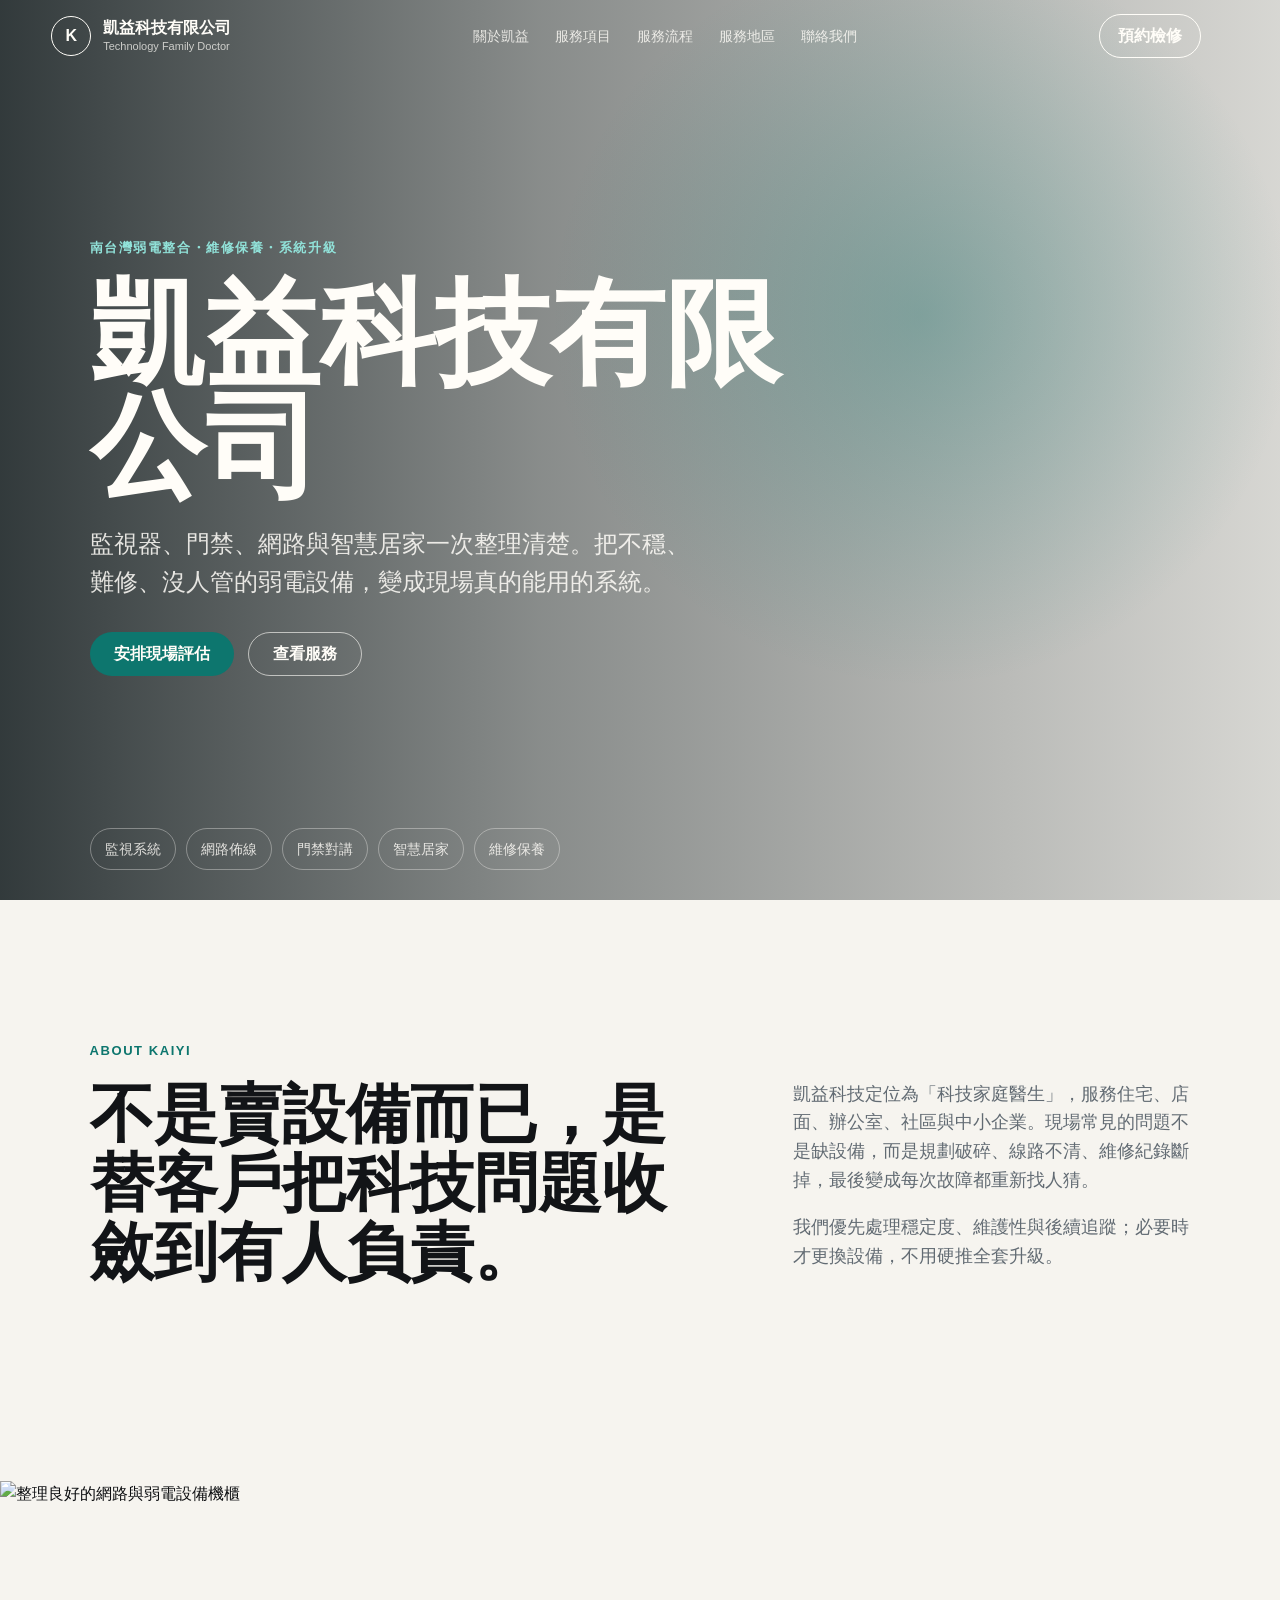
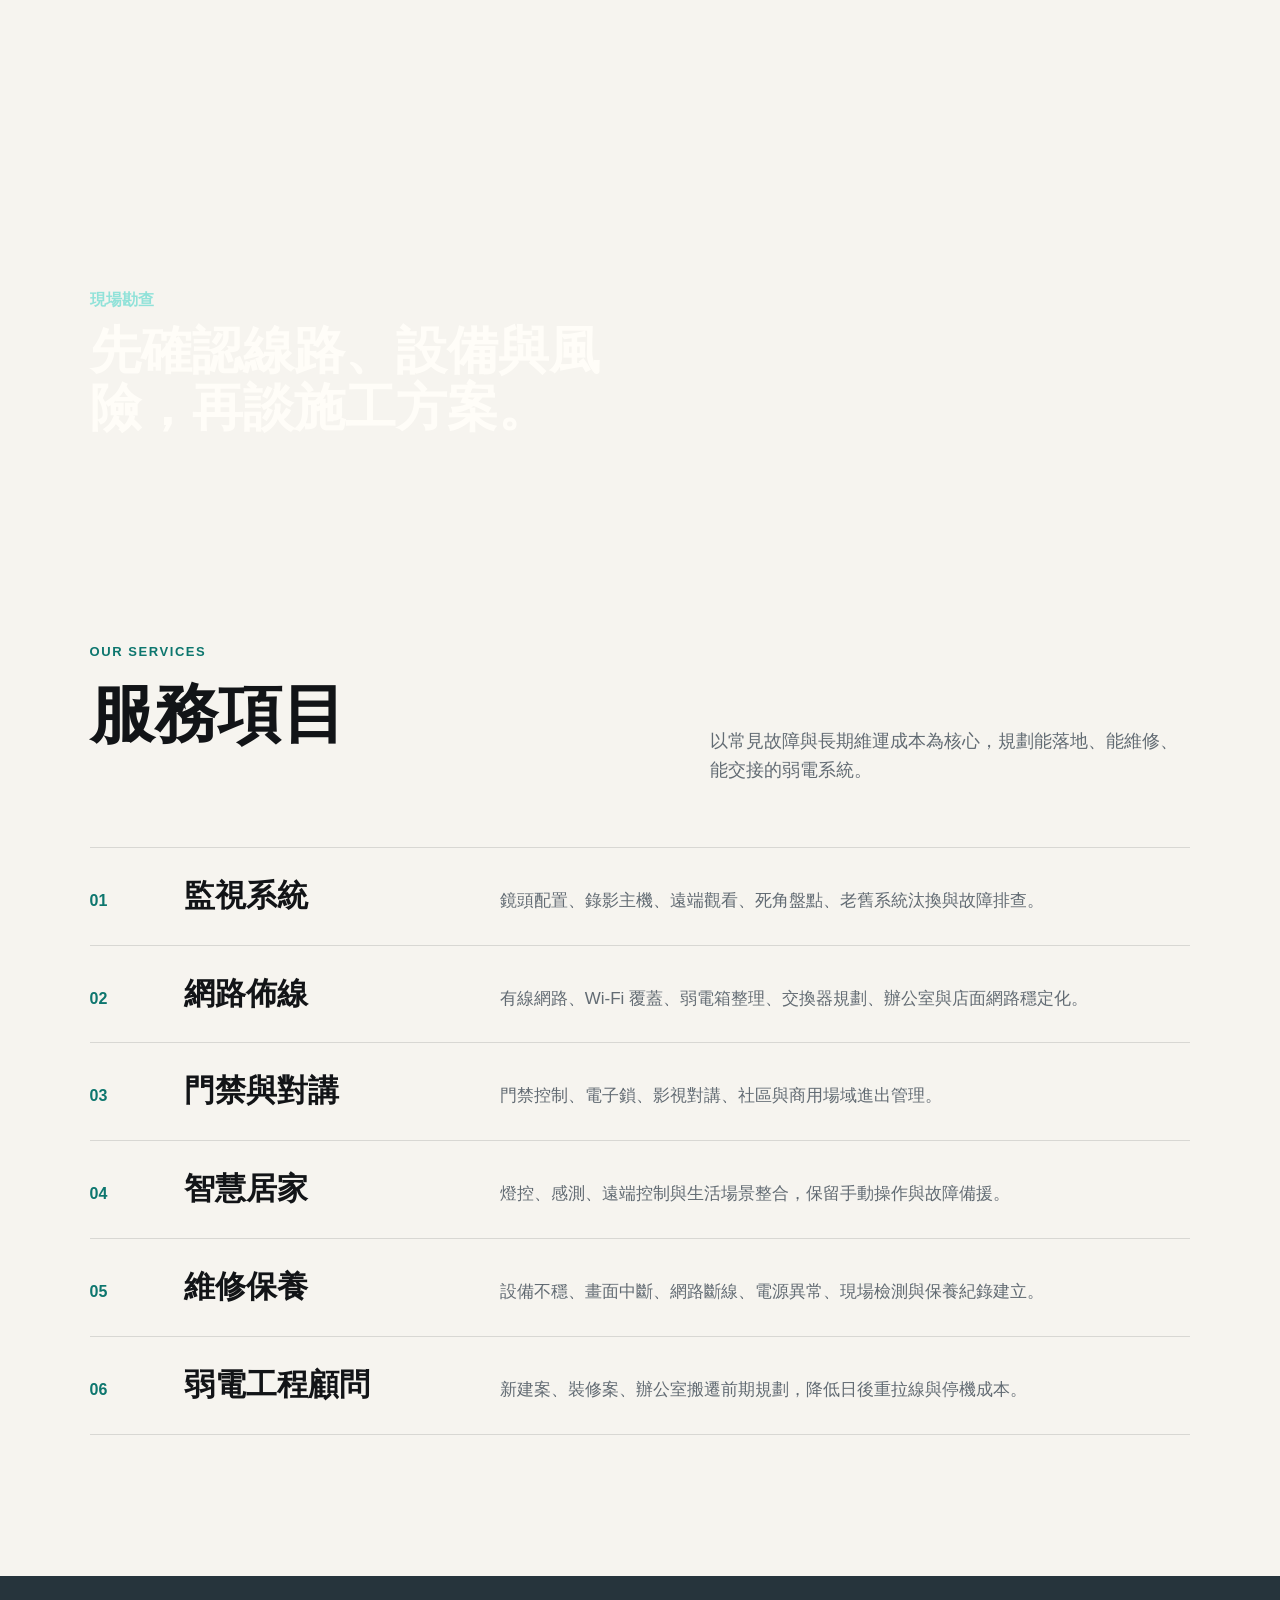
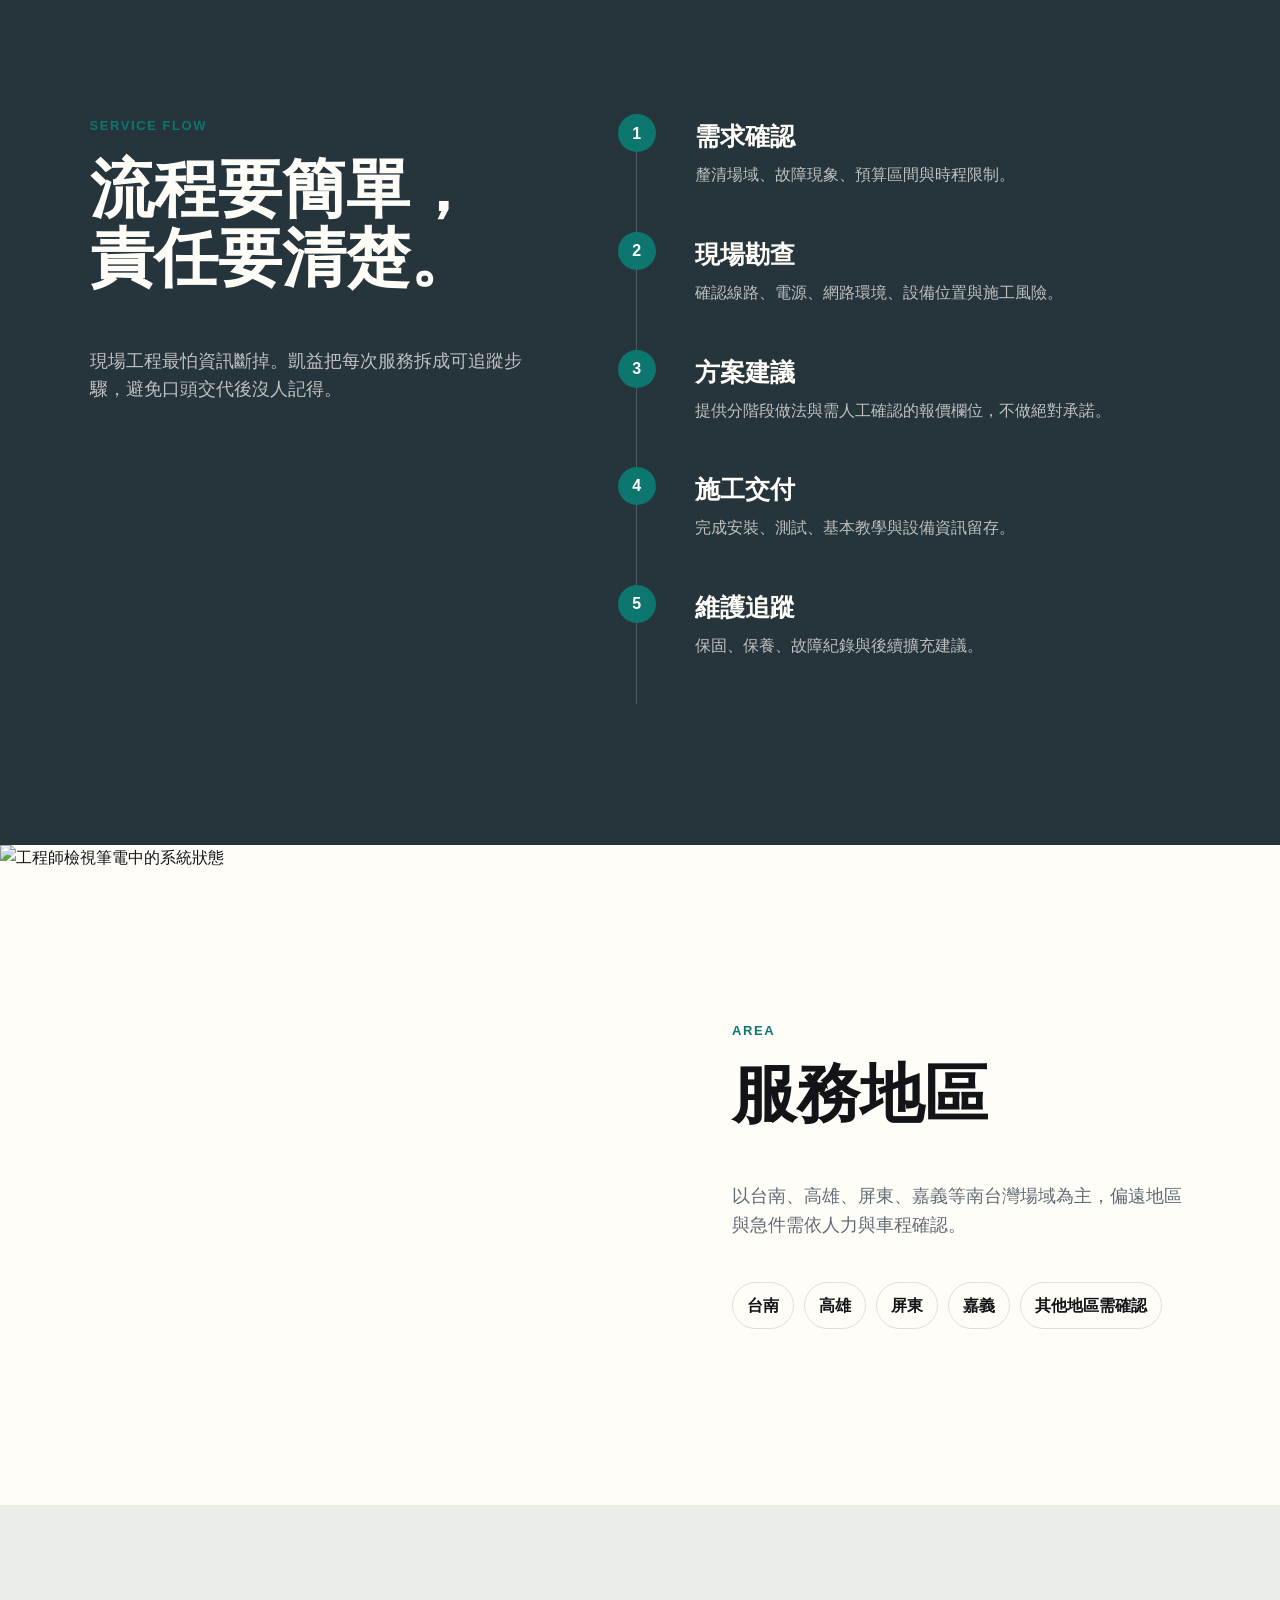
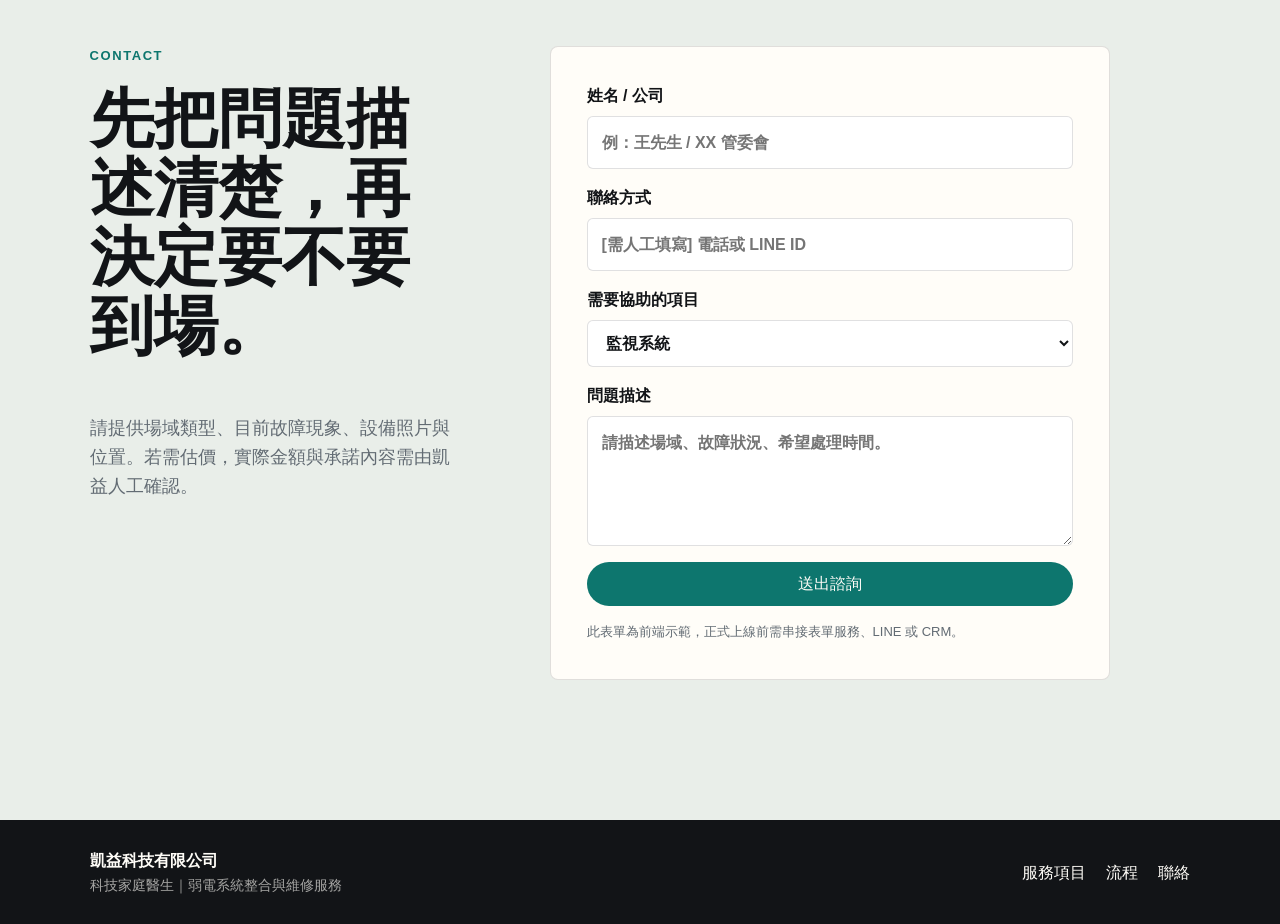
==== index.html @ 160afab8 "Create Kaiyi official website" ====
<!doctype html>
<html lang="zh-Hant">
  <head>
    <meta charset="utf-8" />
    <meta name="viewport" content="width=device-width, initial-scale=1" />
    <title>凱益科技有限公司｜南台灣科技家庭醫生</title>
    <meta
      name="description"
      content="凱益科技有限公司提供監視系統、門禁、網路佈線、智慧居家與弱電維修整合服務，服務南台灣住宅、店面、社區與中小企業。"
    />
    <meta property="og:title" content="凱益科技有限公司｜南台灣科技家庭醫生" />
    <meta
      property="og:description"
      content="監視器、門禁、網路、智慧居家與弱電維修整合，從現場勘查到後續維護，讓設備穩定可用。"
    />
    <meta property="og:type" content="website" />
    <link rel="preconnect" href="https://images.unsplash.com" />
    <link rel="stylesheet" href="./styles.css" />
  </head>
  <body>
    <header class="site-header" data-header>
      <a class="brand" href="#top" aria-label="回到首頁">
        <span class="brand-mark">K</span>
        <span>
          <strong>凱益科技有限公司</strong>
          <small>Technology Family Doctor</small>
        </span>
      </a>
      <nav class="desktop-nav" aria-label="主要導覽">
        <a href="#about">關於凱益</a>
        <a href="#services">服務項目</a>
        <a href="#process">服務流程</a>
        <a href="#coverage">服務地區</a>
        <a href="#contact">聯絡我們</a>
      </nav>
      <a class="header-cta" href="#contact">預約檢修</a>
      <button class="menu-button" type="button" aria-label="開啟選單" aria-expanded="false" data-menu-button>
        <span></span>
        <span></span>
      </button>
    </header>

    <div class="mobile-menu" data-mobile-menu>
      <a href="#about">關於凱益</a>
      <a href="#services">服務項目</a>
      <a href="#process">服務流程</a>
      <a href="#coverage">服務地區</a>
      <a href="#contact">聯絡我們</a>
    </div>

    <main id="top">
      <section class="hero" aria-labelledby="hero-title">
        <div class="hero-overlay"></div>
        <div class="hero-content reveal">
          <p class="eyebrow">南台灣弱電整合・維修保養・系統升級</p>
          <h1 id="hero-title">凱益科技有限公司</h1>
          <p class="hero-lede">
            監視器、門禁、網路與智慧居家一次整理清楚。把不穩、難修、沒人管的弱電設備，變成現場真的能用的系統。
          </p>
          <div class="hero-actions">
            <a class="primary-action" href="#contact">安排現場評估</a>
            <a class="secondary-action" href="#services">查看服務</a>
          </div>
        </div>
        <div class="hero-bottom">
          <span>監視系統</span>
          <span>網路佈線</span>
          <span>門禁對講</span>
          <span>智慧居家</span>
          <span>維修保養</span>
        </div>
      </section>

      <section id="about" class="section intro-section">
        <div class="section-kicker">ABOUT KAIYI</div>
        <div class="intro-grid">
          <h2>不是賣設備而已，是替客戶把科技問題收斂到有人負責。</h2>
          <div class="intro-copy">
            <p>
              凱益科技定位為「科技家庭醫生」，服務住宅、店面、辦公室、社區與中小企業。現場常見的問題不是缺設備，而是規劃破碎、線路不清、維修紀錄斷掉，最後變成每次故障都重新找人猜。
            </p>
            <p>
              我們優先處理穩定度、維護性與後續追蹤；必要時才更換設備，不用硬推全套升級。
            </p>
          </div>
        </div>
      </section>

      <section class="image-band" aria-label="弱電機房整理示意">
        <img
          src="https://images.unsplash.com/photo-1558494949-ef010cbdcc31?auto=format&fit=crop&w=1800&q=82"
          alt="整理良好的網路與弱電設備機櫃"
        />
        <div class="image-band-caption">
          <span>現場勘查</span>
          <strong>先確認線路、設備與風險，再談施工方案。</strong>
        </div>
      </section>

      <section id="services" class="section services-section">
        <div class="section-heading">
          <div>
            <div class="section-kicker">OUR SERVICES</div>
            <h2>服務項目</h2>
          </div>
          <p>以常見故障與長期維運成本為核心，規劃能落地、能維修、能交接的弱電系統。</p>
        </div>
        <div class="service-list">
          <article class="service-item reveal">
            <span>01</span>
            <h3>監視系統</h3>
            <p>鏡頭配置、錄影主機、遠端觀看、死角盤點、老舊系統汰換與故障排查。</p>
          </article>
          <article class="service-item reveal">
            <span>02</span>
            <h3>網路佈線</h3>
            <p>有線網路、Wi-Fi 覆蓋、弱電箱整理、交換器規劃、辦公室與店面網路穩定化。</p>
          </article>
          <article class="service-item reveal">
            <span>03</span>
            <h3>門禁與對講</h3>
            <p>門禁控制、電子鎖、影視對講、社區與商用場域進出管理。</p>
          </article>
          <article class="service-item reveal">
            <span>04</span>
            <h3>智慧居家</h3>
            <p>燈控、感測、遠端控制與生活場景整合，保留手動操作與故障備援。</p>
          </article>
          <article class="service-item reveal">
            <span>05</span>
            <h3>維修保養</h3>
            <p>設備不穩、畫面中斷、網路斷線、電源異常、現場檢測與保養紀錄建立。</p>
          </article>
          <article class="service-item reveal">
            <span>06</span>
            <h3>弱電工程顧問</h3>
            <p>新建案、裝修案、辦公室搬遷前期規劃，降低日後重拉線與停機成本。</p>
          </article>
        </div>
      </section>

      <section id="process" class="section process-section">
        <div class="process-sticky">
          <div class="section-kicker">SERVICE FLOW</div>
          <h2>流程要簡單，責任要清楚。</h2>
          <p>現場工程最怕資訊斷掉。凱益把每次服務拆成可追蹤步驟，避免口頭交代後沒人記得。</p>
        </div>
        <ol class="timeline">
          <li class="reveal">
            <strong>需求確認</strong>
            <span>釐清場域、故障現象、預算區間與時程限制。</span>
          </li>
          <li class="reveal">
            <strong>現場勘查</strong>
            <span>確認線路、電源、網路環境、設備位置與施工風險。</span>
          </li>
          <li class="reveal">
            <strong>方案建議</strong>
            <span>提供分階段做法與需人工確認的報價欄位，不做絕對承諾。</span>
          </li>
          <li class="reveal">
            <strong>施工交付</strong>
            <span>完成安裝、測試、基本教學與設備資訊留存。</span>
          </li>
          <li class="reveal">
            <strong>維護追蹤</strong>
            <span>保固、保養、故障紀錄與後續擴充建議。</span>
          </li>
        </ol>
      </section>

      <section id="coverage" class="coverage-section">
        <div class="coverage-media">
          <img
            src="https://images.unsplash.com/photo-1516321318423-f06f85e504b3?auto=format&fit=crop&w=1600&q=82"
            alt="工程師檢視筆電中的系統狀態"
          />
        </div>
        <div class="coverage-copy">
          <div class="section-kicker">AREA</div>
          <h2>服務地區</h2>
          <p>以台南、高雄、屏東、嘉義等南台灣場域為主，偏遠地區與急件需依人力與車程確認。</p>
          <div class="area-tags" aria-label="服務地區列表">
            <span>台南</span>
            <span>高雄</span>
            <span>屏東</span>
            <span>嘉義</span>
            <span>其他地區需確認</span>
          </div>
        </div>
      </section>

      <section id="contact" class="contact-section">
        <div>
          <div class="section-kicker">CONTACT</div>
          <h2>先把問題描述清楚，再決定要不要到場。</h2>
          <p>
            請提供場域類型、目前故障現象、設備照片與位置。若需估價，實際金額與承諾內容需由凱益人工確認。
          </p>
        </div>
        <form class="contact-form" aria-label="聯絡表單">
          <label>
            姓名 / 公司
            <input type="text" name="name" autocomplete="name" placeholder="例：王先生 / XX 管委會" />
          </label>
          <label>
            聯絡方式
            <input type="text" name="contact" autocomplete="tel" placeholder="[需人工填寫] 電話或 LINE ID" />
          </label>
          <label>
            需要協助的項目
            <select name="service">
              <option>監視系統</option>
              <option>網路佈線 / Wi-Fi</option>
              <option>門禁 / 對講 / 電子鎖</option>
              <option>智慧居家</option>
              <option>維修保養</option>
              <option>其他弱電問題</option>
            </select>
          </label>
          <label>
            問題描述
            <textarea name="message" rows="4" placeholder="請描述場域、故障狀況、希望處理時間。"></textarea>
          </label>
          <button type="submit">送出諮詢</button>
          <p class="form-note">此表單為前端示範，正式上線前需串接表單服務、LINE 或 CRM。</p>
        </form>
      </section>
    </main>

    <footer class="site-footer">
      <div>
        <strong>凱益科技有限公司</strong>
        <span>科技家庭醫生｜弱電系統整合與維修服務</span>
      </div>
      <div class="footer-links">
        <a href="#services">服務項目</a>
        <a href="#process">流程</a>
        <a href="#contact">聯絡</a>
      </div>
    </footer>

    <script src="./app.js"></script>
  </body>
</html>
---- styles.css ----
:root {
  --ink: #121417;
  --muted: #626b73;
  --line: rgba(18, 20, 23, 0.13);
  --paper: #f6f4ef;
  --white: #fffdf8;
  --accent: #0d766e;
  --accent-dark: #07534e;
  --steel: #26343c;
  --header-height: 72px;
}

* {
  box-sizing: border-box;
}

html {
  scroll-behavior: smooth;
}

body {
  margin: 0;
  color: var(--ink);
  background: var(--paper);
  font-family: "Noto Sans TC", "Microsoft JhengHei", "PingFang TC", Arial, sans-serif;
  line-height: 1.6;
}

img {
  display: block;
  max-width: 100%;
}

a {
  color: inherit;
  text-decoration: none;
}

.site-header {
  position: fixed;
  inset: 0 0 auto 0;
  z-index: 20;
  height: var(--header-height);
  display: grid;
  grid-template-columns: auto 1fr auto auto;
  align-items: center;
  gap: 28px;
  padding: 0 clamp(18px, 4vw, 56px);
  color: var(--white);
  transition: background 220ms ease, color 220ms ease, border-color 220ms ease;
}

.site-header.is-scrolled,
.site-header.is-open {
  color: var(--ink);
  background: rgba(255, 253, 248, 0.93);
  border-bottom: 1px solid var(--line);
  backdrop-filter: blur(16px);
}

.brand {
  display: inline-flex;
  align-items: center;
  gap: 12px;
  min-width: max-content;
}

.brand-mark {
  width: 40px;
  height: 40px;
  display: grid;
  place-items: center;
  border: 1px solid currentColor;
  border-radius: 50%;
  font-weight: 800;
  letter-spacing: 0;
}

.brand strong,
.brand small {
  display: block;
  line-height: 1.25;
}

.brand small {
  margin-top: 2px;
  font-size: 11px;
  opacity: 0.72;
}

.desktop-nav {
  justify-self: center;
  display: flex;
  align-items: center;
  gap: 26px;
  font-size: 14px;
}

.desktop-nav a {
  opacity: 0.82;
  transition: opacity 180ms ease;
}

.desktop-nav a:hover {
  opacity: 1;
}

.header-cta,
.primary-action,
.secondary-action,
.contact-form button {
  min-height: 44px;
  display: inline-flex;
  align-items: center;
  justify-content: center;
  border-radius: 999px;
  font-weight: 700;
  transition: transform 180ms ease, background 180ms ease, border-color 180ms ease;
}

.header-cta {
  padding: 0 18px;
  border: 1px solid currentColor;
}

.header-cta:hover,
.primary-action:hover,
.secondary-action:hover,
.contact-form button:hover {
  transform: translateY(-2px);
}

.menu-button {
  display: none;
  width: 44px;
  height: 44px;
  border: 1px solid currentColor;
  border-radius: 50%;
  color: inherit;
  background: transparent;
}

.menu-button span {
  display: block;
  width: 18px;
  height: 2px;
  margin: 5px auto;
  background: currentColor;
}

.mobile-menu {
  position: fixed;
  inset: var(--header-height) 0 auto 0;
  z-index: 19;
  display: none;
  padding: 18px 22px 24px;
  background: rgba(255, 253, 248, 0.98);
  border-bottom: 1px solid var(--line);
}

.mobile-menu a {
  display: block;
  padding: 13px 0;
  font-weight: 700;
}

.hero {
  position: relative;
  min-height: 100svh;
  display: grid;
  align-items: center;
  padding: calc(var(--header-height) + 34px) clamp(20px, 7vw, 96px) 92px;
  color: var(--white);
  overflow: hidden;
  background:
    linear-gradient(90deg, rgba(7, 17, 20, 0.82), rgba(7, 17, 20, 0.46) 42%, rgba(7, 17, 20, 0.13)),
    url("https://images.unsplash.com/photo-1581092160562-40aa08e78837?auto=format&fit=crop&w=2200&q=82") center / cover;
}

.hero-overlay {
  position: absolute;
  inset: 0;
  background: radial-gradient(circle at 72% 35%, rgba(13, 118, 110, 0.3), transparent 34%);
  pointer-events: none;
}

.hero-content {
  position: relative;
  z-index: 1;
  max-width: 760px;
}

.eyebrow,
.section-kicker {
  margin: 0 0 18px;
  color: var(--accent);
  font-size: 13px;
  font-weight: 800;
  letter-spacing: 0.12em;
  text-transform: uppercase;
}

.hero .eyebrow {
  color: #91e2d9;
}

h1,
h2,
h3,
p {
  margin-top: 0;
}

h1 {
  margin-bottom: 22px;
  font-size: clamp(54px, 9vw, 120px);
  line-height: 0.98;
  letter-spacing: 0;
}

h2 {
  font-size: clamp(34px, 5vw, 72px);
  line-height: 1.08;
  letter-spacing: 0;
}

h3 {
  font-size: clamp(23px, 2.4vw, 34px);
  line-height: 1.2;
  letter-spacing: 0;
}

.hero-lede {
  max-width: 620px;
  margin-bottom: 30px;
  color: rgba(255, 253, 248, 0.86);
  font-size: clamp(18px, 2vw, 24px);
}

.hero-actions {
  display: flex;
  flex-wrap: wrap;
  gap: 14px;
}

.primary-action,
.secondary-action {
  padding: 0 24px;
}

.primary-action {
  background: var(--accent);
  color: var(--white);
}

.secondary-action {
  border: 1px solid rgba(255, 253, 248, 0.62);
}

.hero-bottom {
  position: absolute;
  left: clamp(20px, 7vw, 96px);
  right: clamp(20px, 7vw, 96px);
  bottom: 26px;
  z-index: 1;
  display: flex;
  gap: 10px;
  overflow-x: auto;
  padding-bottom: 4px;
}

.hero-bottom span {
  flex: 0 0 auto;
  padding: 9px 14px;
  border: 1px solid rgba(255, 253, 248, 0.35);
  border-radius: 999px;
  color: rgba(255, 253, 248, 0.83);
  font-size: 14px;
}

.section {
  padding: clamp(76px, 11vw, 148px) clamp(20px, 7vw, 96px);
}

.intro-grid {
  display: grid;
  grid-template-columns: minmax(0, 1.1fr) minmax(280px, 0.72fr);
  gap: clamp(34px, 8vw, 96px);
  align-items: start;
}

.intro-copy {
  color: var(--muted);
  font-size: 18px;
}

.image-band {
  position: relative;
  min-height: 440px;
  overflow: hidden;
}

.image-band img {
  width: 100%;
  height: min(66vw, 620px);
  min-height: 440px;
  object-fit: cover;
  filter: saturate(0.82) contrast(1.05);
}

.image-band-caption {
  position: absolute;
  left: clamp(20px, 7vw, 96px);
  bottom: clamp(24px, 5vw, 64px);
  max-width: 560px;
  color: var(--white);
}

.image-band-caption span {
  display: block;
  margin-bottom: 10px;
  color: #91e2d9;
  font-weight: 800;
}

.image-band-caption strong {
  display: block;
  font-size: clamp(28px, 4vw, 54px);
  line-height: 1.12;
}

.section-heading {
  display: grid;
  grid-template-columns: 1fr minmax(260px, 480px);
  gap: 28px;
  align-items: end;
  margin-bottom: 44px;
}

.section-heading p {
  color: var(--muted);
  font-size: 18px;
}

.service-list {
  border-top: 1px solid var(--line);
}

.service-item {
  display: grid;
  grid-template-columns: 68px minmax(180px, 0.42fr) minmax(260px, 1fr);
  gap: 26px;
  align-items: baseline;
  padding: 30px 0;
  border-bottom: 1px solid var(--line);
}

.service-item span {
  color: var(--accent);
  font-weight: 800;
}

.service-item h3 {
  margin-bottom: 0;
}

.service-item p {
  margin-bottom: 0;
  color: var(--muted);
  font-size: 17px;
}

.process-section {
  display: grid;
  grid-template-columns: minmax(280px, 0.8fr) minmax(320px, 1fr);
  gap: clamp(38px, 8vw, 110px);
  background: var(--steel);
  color: var(--white);
}

.process-sticky {
  position: sticky;
  top: 112px;
  align-self: start;
}

.process-sticky p {
  color: rgba(255, 253, 248, 0.7);
  font-size: 18px;
}

.timeline {
  margin: 0;
  padding: 0;
  list-style: none;
  counter-reset: step;
}

.timeline li {
  position: relative;
  padding: 0 0 46px 58px;
  border-left: 1px solid rgba(255, 253, 248, 0.2);
}

.timeline li::before {
  counter-increment: step;
  content: counter(step);
  position: absolute;
  left: -19px;
  top: -2px;
  width: 38px;
  height: 38px;
  display: grid;
  place-items: center;
  border-radius: 50%;
  background: var(--accent);
  color: var(--white);
  font-weight: 800;
}

.timeline strong {
  display: block;
  margin-bottom: 6px;
  font-size: 25px;
}

.timeline span {
  color: rgba(255, 253, 248, 0.7);
}

.coverage-section {
  display: grid;
  grid-template-columns: 1fr 1fr;
  min-height: 660px;
  background: var(--white);
}

.coverage-media img {
  width: 100%;
  height: 100%;
  object-fit: cover;
}

.coverage-copy {
  display: flex;
  flex-direction: column;
  justify-content: center;
  padding: clamp(48px, 8vw, 92px);
}

.coverage-copy p {
  max-width: 560px;
  color: var(--muted);
  font-size: 18px;
}

.area-tags {
  display: flex;
  flex-wrap: wrap;
  gap: 10px;
  margin-top: 24px;
}

.area-tags span {
  padding: 10px 14px;
  border: 1px solid var(--line);
  border-radius: 999px;
  font-weight: 700;
}

.contact-section {
  display: grid;
  grid-template-columns: minmax(280px, 0.82fr) minmax(320px, 560px);
  gap: clamp(36px, 8vw, 92px);
  padding: clamp(76px, 11vw, 148px) clamp(20px, 7vw, 96px);
  background: #e9eee9;
}

.contact-section > div p {
  max-width: 640px;
  color: var(--muted);
  font-size: 18px;
}

.contact-form {
  display: grid;
  gap: 16px;
  padding: clamp(22px, 4vw, 36px);
  background: var(--white);
  border: 1px solid var(--line);
  border-radius: 8px;
}

.contact-form label {
  display: grid;
  gap: 7px;
  font-weight: 700;
}

.contact-form input,
.contact-form select,
.contact-form textarea {
  width: 100%;
  border: 1px solid var(--line);
  border-radius: 6px;
  padding: 13px 14px;
  color: var(--ink);
  background: #fff;
  font: inherit;
}

.contact-form input:focus,
.contact-form select:focus,
.contact-form textarea:focus {
  outline: 3px solid rgba(13, 118, 110, 0.16);
  border-color: var(--accent);
}

.contact-form button {
  width: 100%;
  border: 0;
  background: var(--accent);
  color: var(--white);
  font: inherit;
  cursor: pointer;
}

.form-note {
  margin: 0;
  color: var(--muted);
  font-size: 13px;
}

.site-footer {
  display: flex;
  justify-content: space-between;
  gap: 24px;
  padding: 28px clamp(20px, 7vw, 96px);
  color: var(--white);
  background: var(--ink);
}

.site-footer strong,
.site-footer span {
  display: block;
}

.site-footer span {
  color: rgba(255, 253, 248, 0.62);
  font-size: 14px;
}

.footer-links {
  display: flex;
  gap: 20px;
  align-items: center;
}

.reveal {
  opacity: 0;
  transform: translateY(22px);
  transition: opacity 620ms ease, transform 620ms ease;
}

.reveal.is-visible {
  opacity: 1;
  transform: translateY(0);
}

@media (max-width: 980px) {
  .site-header {
    grid-template-columns: auto 1fr auto;
  }

  .desktop-nav,
  .header-cta {
    display: none;
  }

  .menu-button {
    display: block;
    justify-self: end;
  }

  .mobile-menu.is-open {
    display: block;
  }

  .intro-grid,
  .section-heading,
  .process-section,
  .coverage-section,
  .contact-section {
    grid-template-columns: 1fr;
  }

  .process-sticky {
    position: static;
  }

  .coverage-section {
    min-height: 0;
  }

  .coverage-media img {
    height: 360px;
  }
}

@media (max-width: 720px) {
  :root {
    --header-height: 66px;
  }

  .site-header {
    padding-inline: 16px;
  }

  .brand strong {
    font-size: 15px;
  }

  .brand small {
    display: none;
  }

  .brand-mark {
    width: 36px;
    height: 36px;
  }

  .hero {
    min-height: 92svh;
    padding-inline: 18px;
    background-position: 58% center;
  }

  h1 {
    font-size: clamp(46px, 17vw, 68px);
  }

  .hero-lede,
  .intro-copy,
  .section-heading p,
  .coverage-copy p,
  .contact-section > div p {
    font-size: 16px;
  }

  .service-item {
    grid-template-columns: 1fr;
    gap: 8px;
    padding: 26px 0;
  }

  .service-item h3 {
    font-size: 28px;
  }

  .timeline li {
    padding-left: 44px;
  }

  .contact-form {
    padding: 18px;
  }

  .site-footer {
    display: grid;
  }

  .footer-links {
    flex-wrap: wrap;
  }
}

@media (prefers-reduced-motion: reduce) {
  *,
  *::before,
  *::after {
    scroll-behavior: auto !important;
    transition-duration: 0.01ms !important;
    animation-duration: 0.01ms !important;
    animation-iteration-count: 1 !important;
  }

  .reveal {
    opacity: 1;
    transform: none;
  }
}
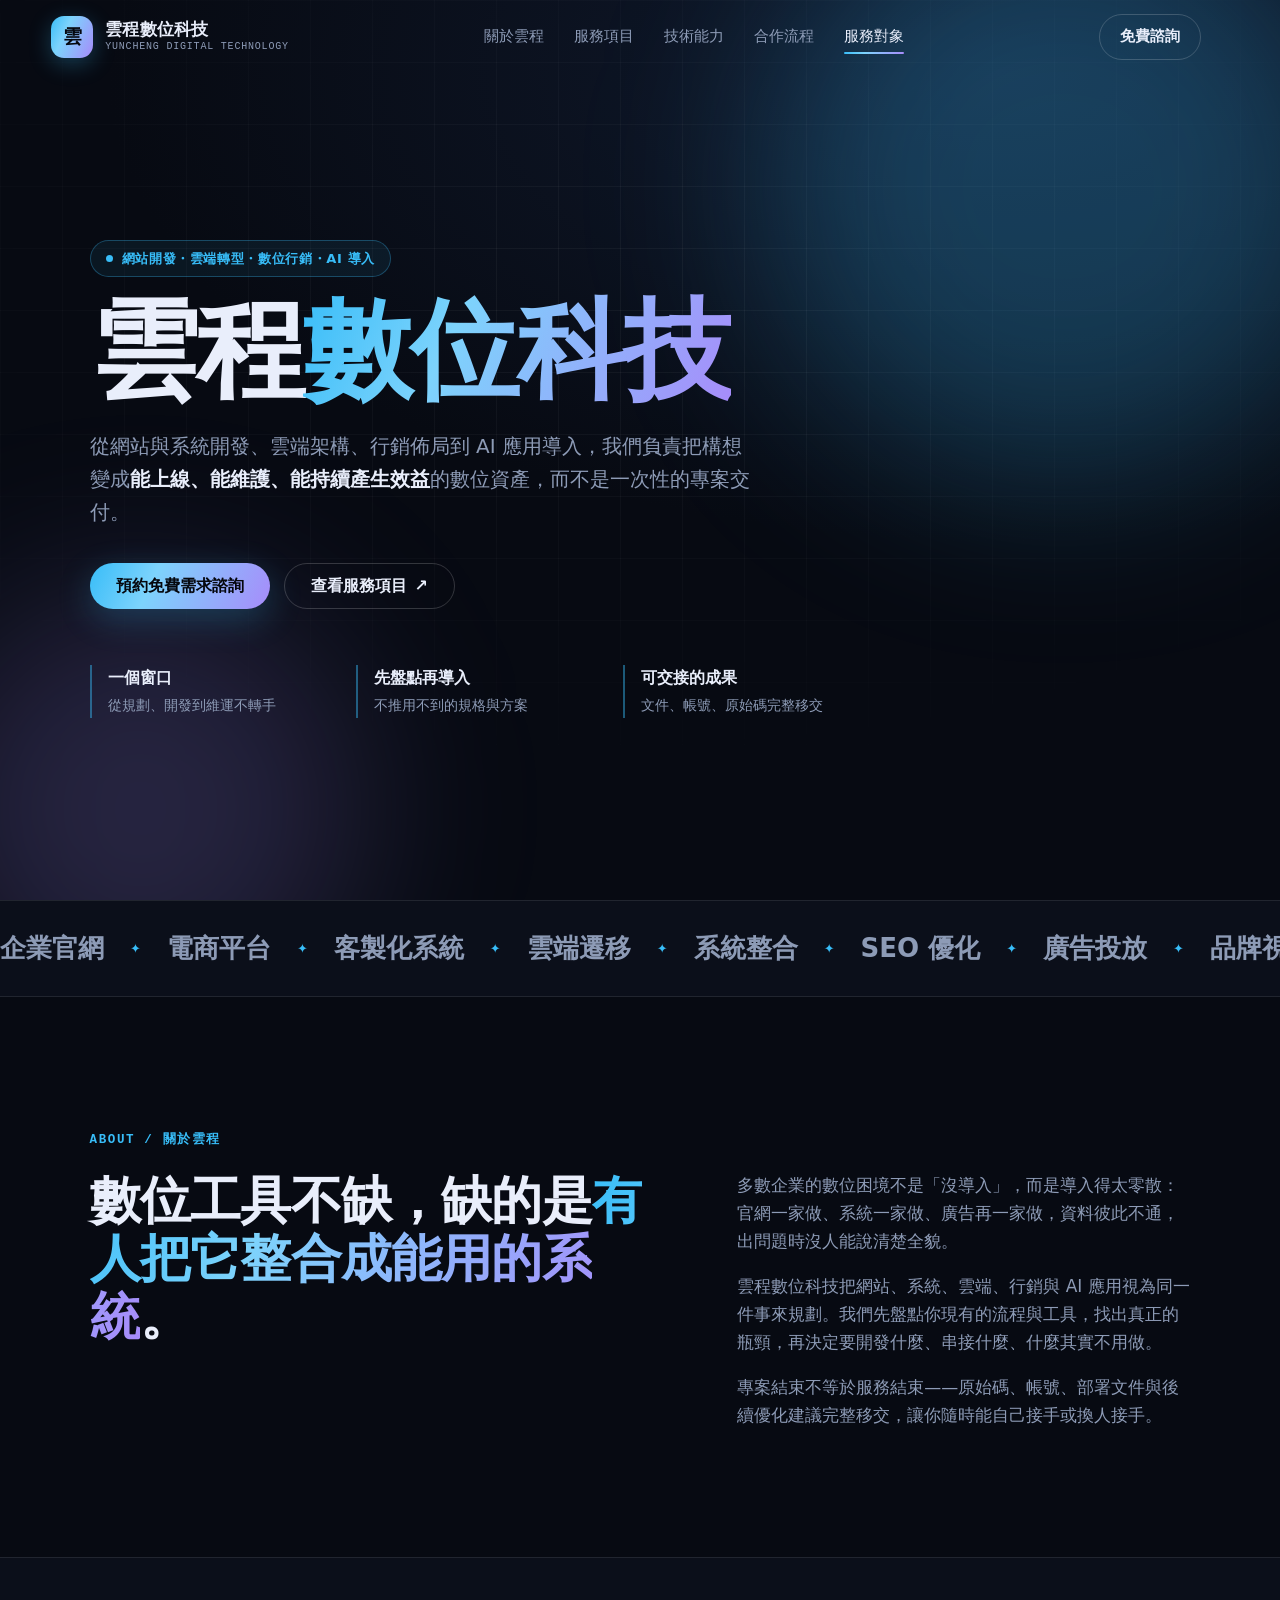
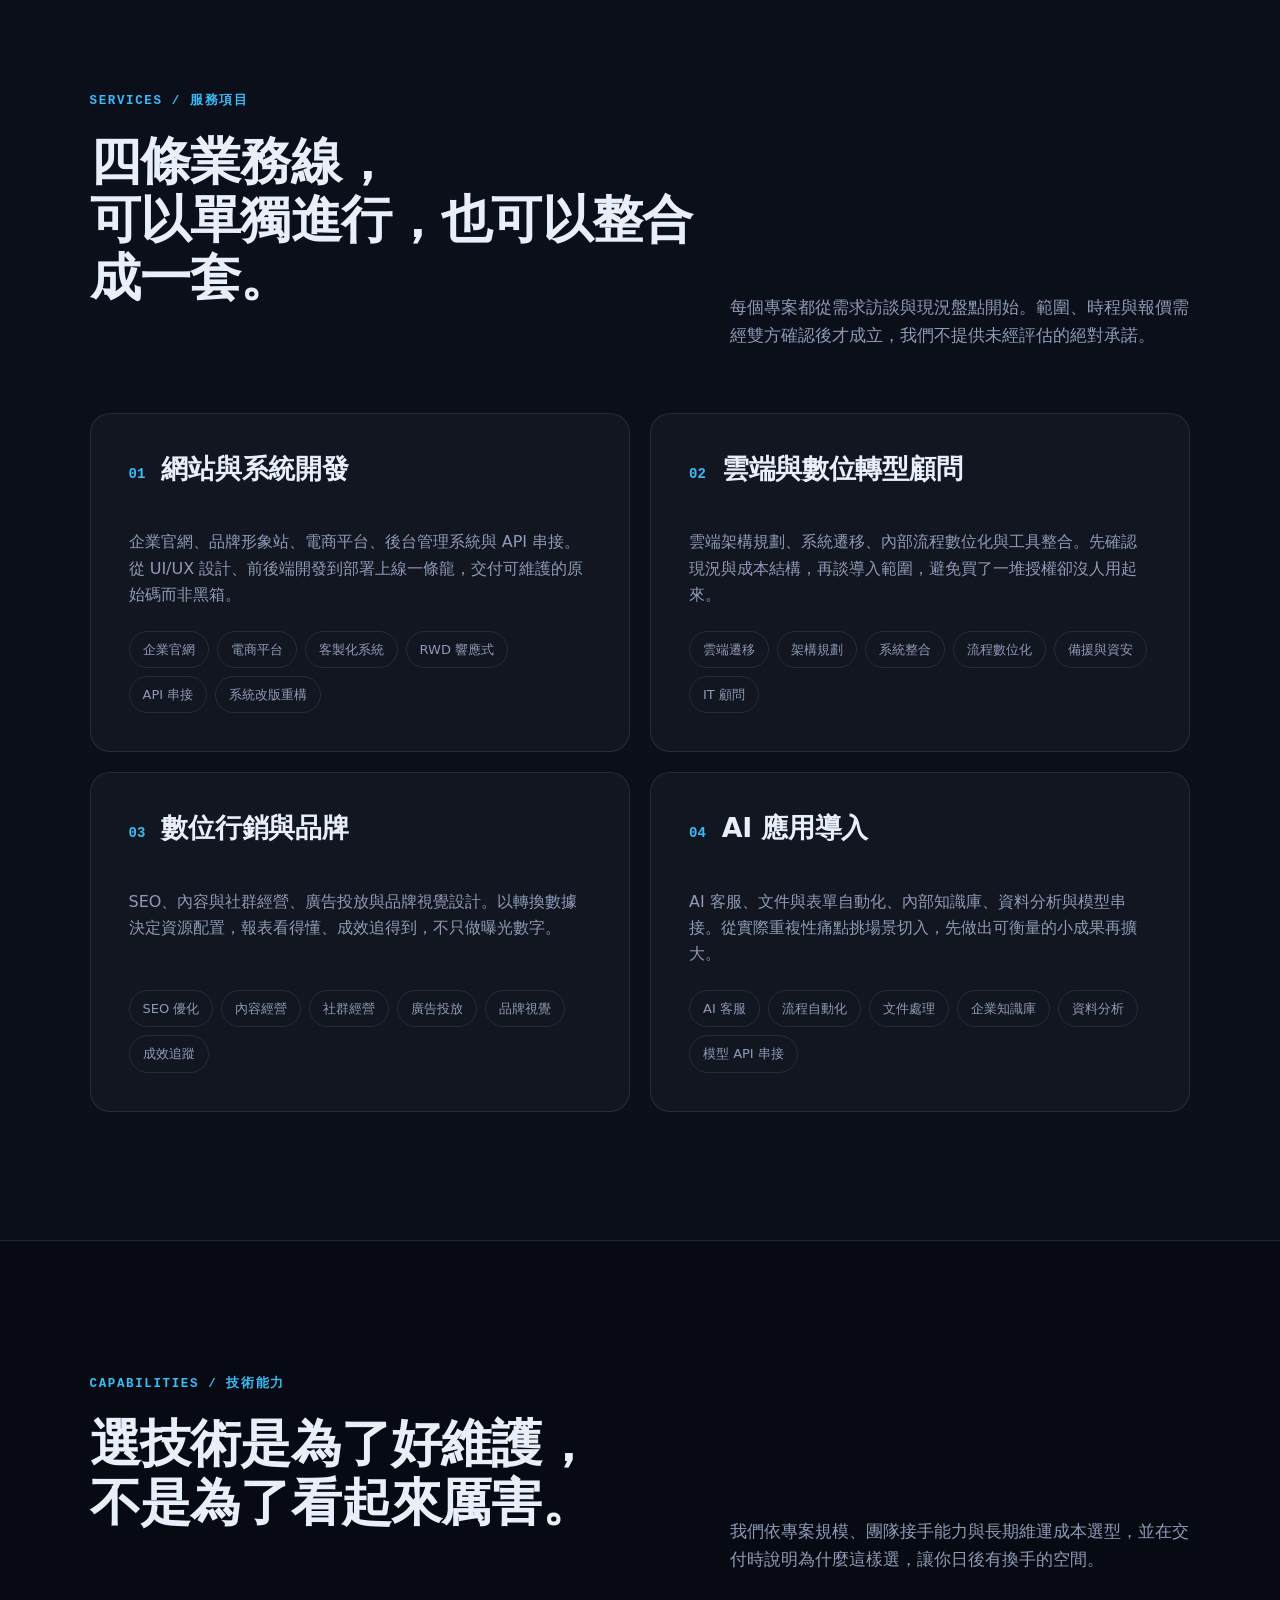
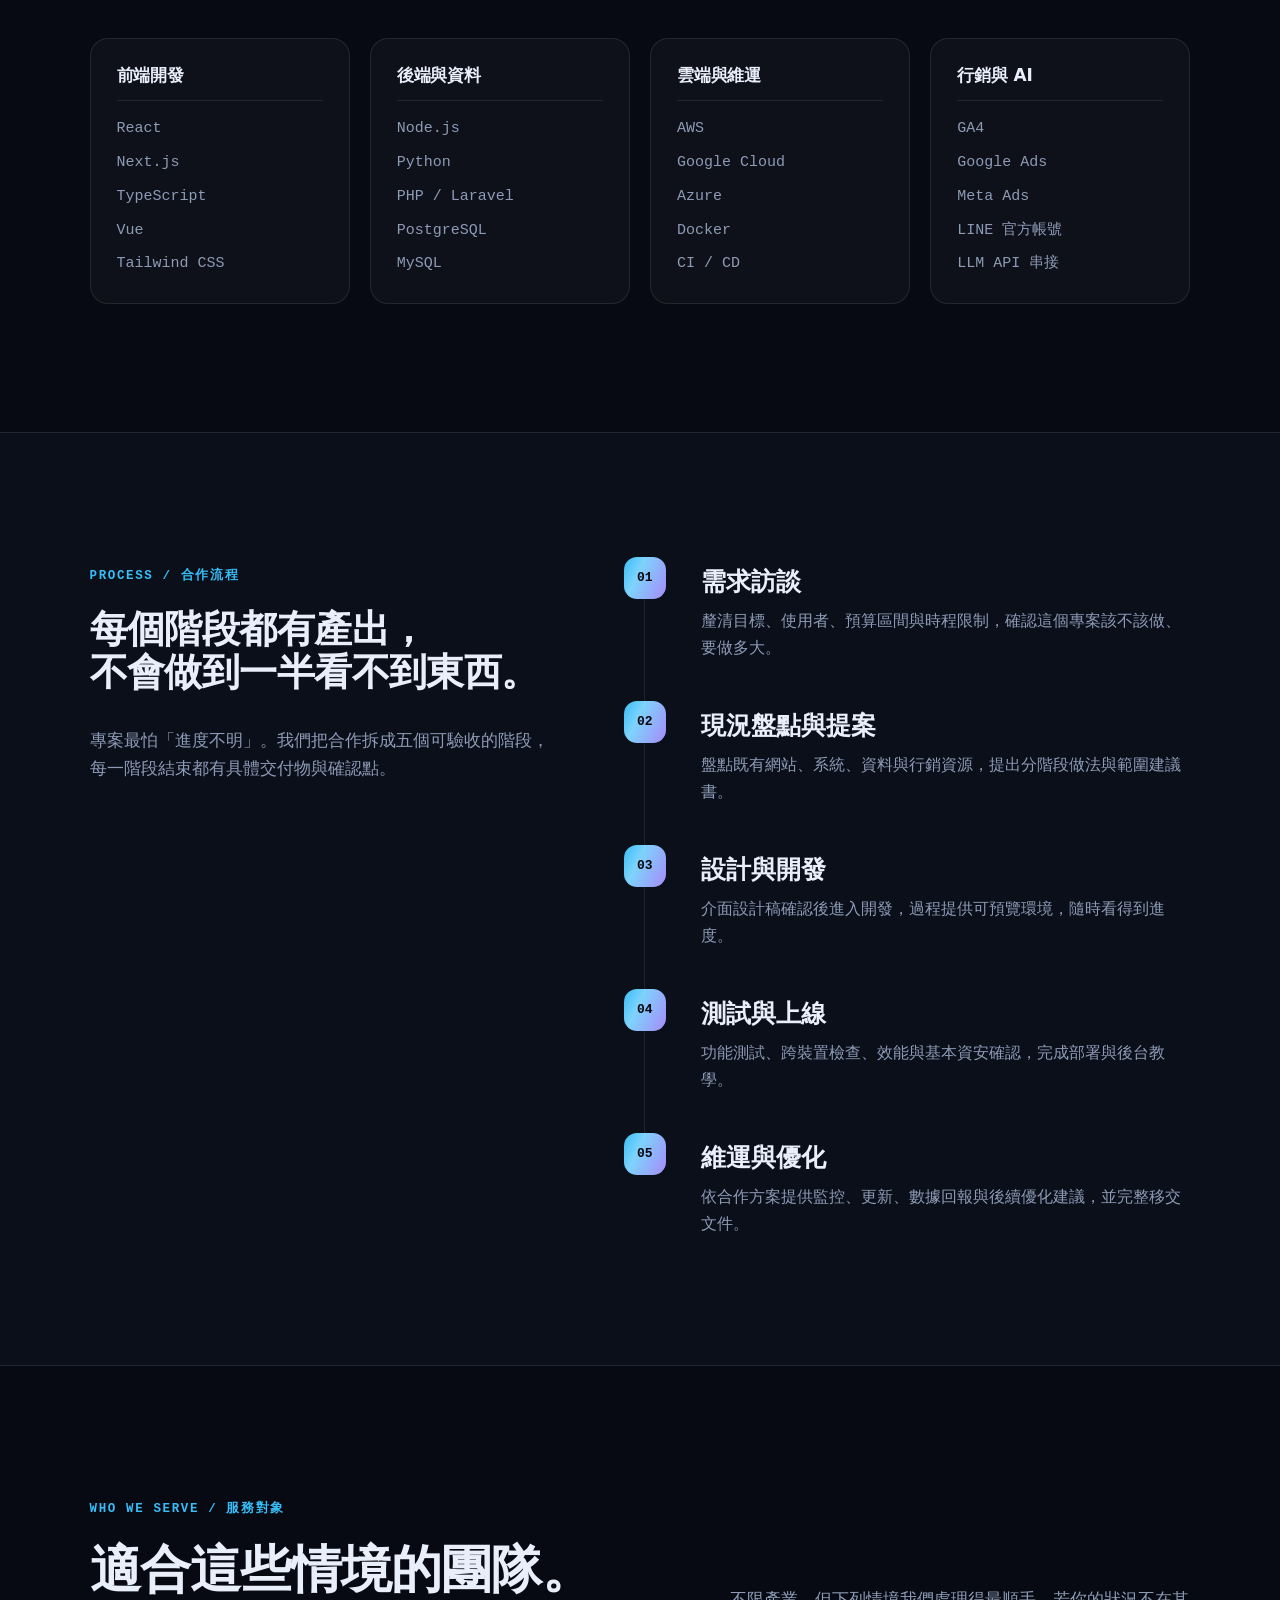
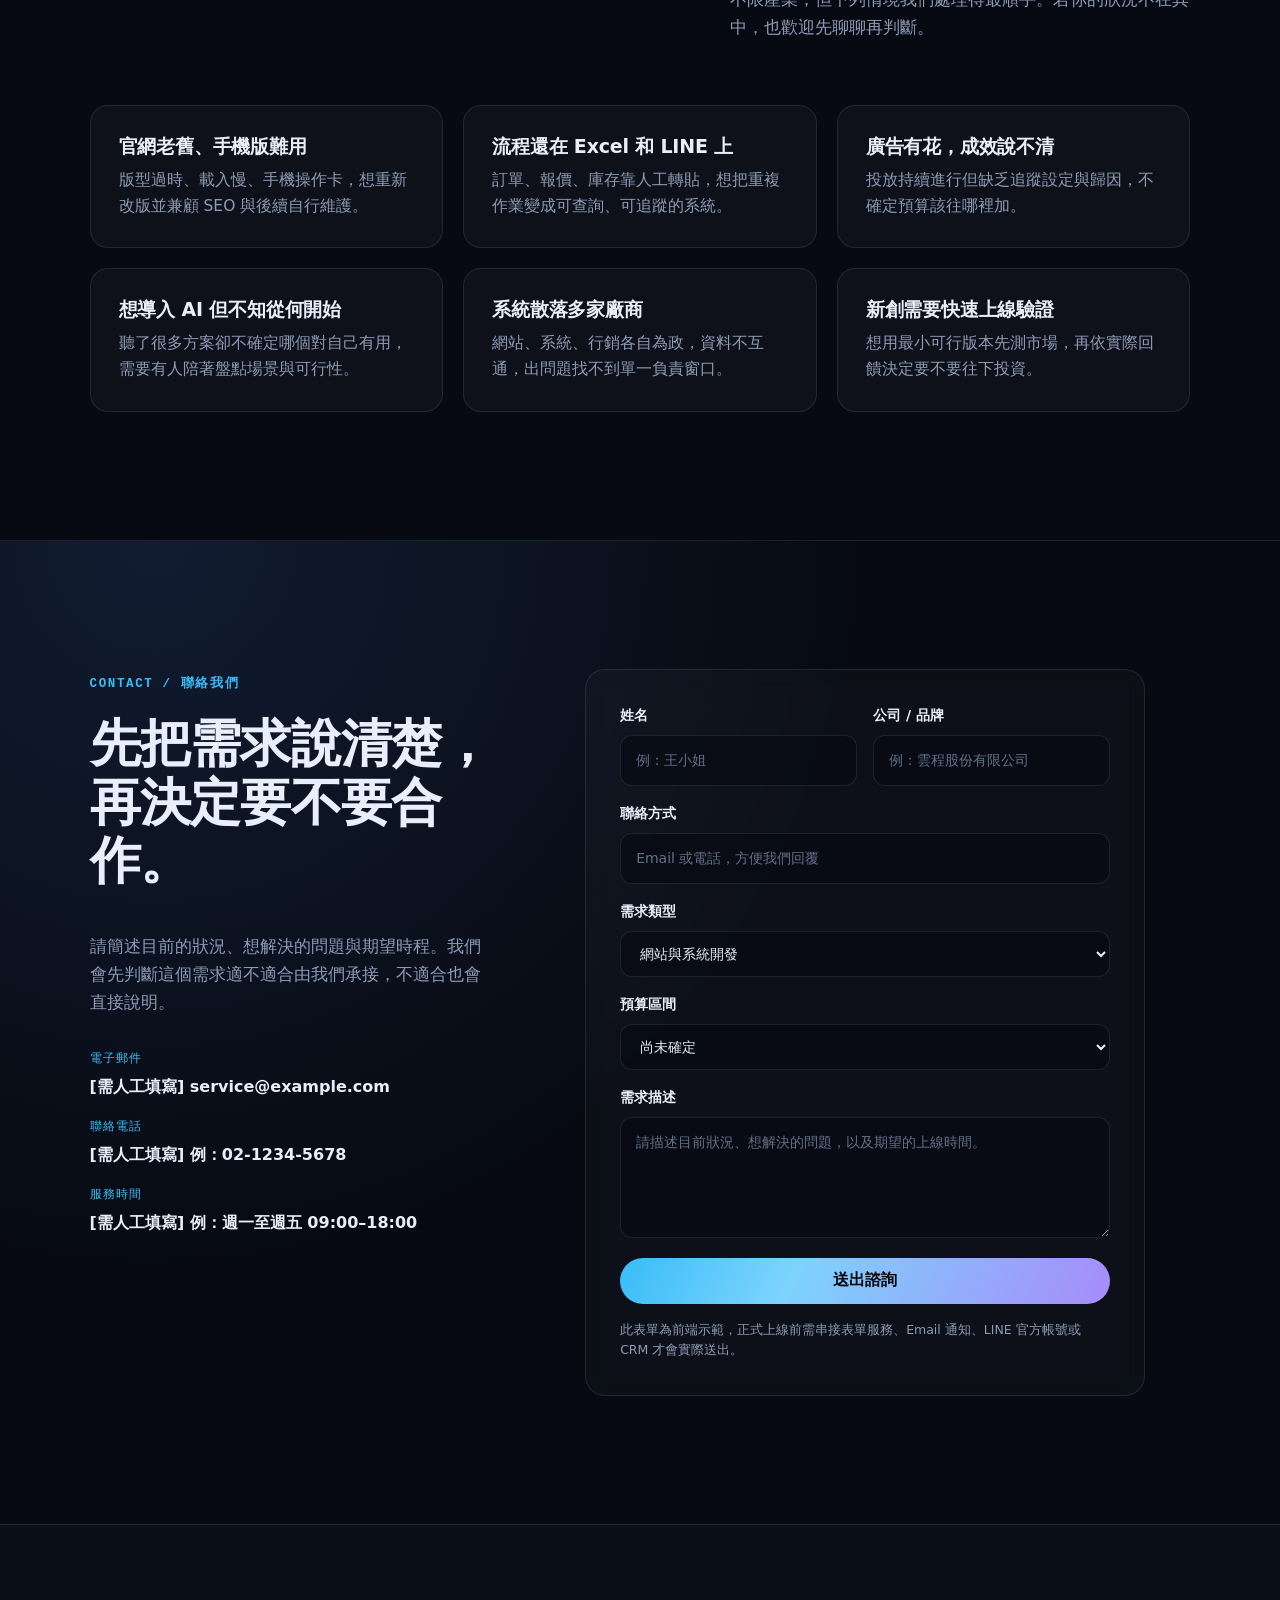
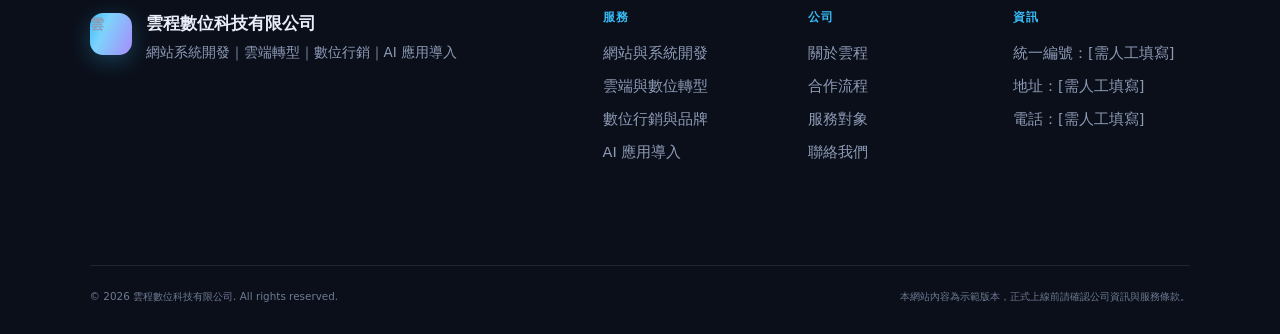
==== commit 0b65fbbc: "Rebuild site as 雲程數位科技有限公司 Complete replacement of the 凱益科技 low-voltage/security content with a digi" ====
--- a/index.html
+++ b/index.html
@@ -3,240 +3,459 @@
   <head>
     <meta charset="utf-8" />
     <meta name="viewport" content="width=device-width, initial-scale=1" />
-    <title>凱益科技有限公司｜南台灣科技家庭醫生</title>
+    <title>雲程數位科技有限公司｜網站系統開發・雲端轉型・數位行銷・AI 導入</title>
     <meta
       name="description"
-      content="凱益科技有限公司提供監視系統、門禁、網路佈線、智慧居家與弱電維修整合服務，服務南台灣住宅、店面、社區與中小企業。"
+      content="雲程數位科技有限公司提供網站與系統開發、雲端與數位轉型顧問、數位行銷與品牌經營、AI 應用導入等整合服務，協助企業把數位投資變成可長期營運的資產。"
     />
-    <meta property="og:title" content="凱益科技有限公司｜南台灣科技家庭醫生" />
+    <meta name="theme-color" content="#070a12" />
+    <meta property="og:title" content="雲程數位科技有限公司" />
     <meta
       property="og:description"
-      content="監視器、門禁、網路、智慧居家與弱電維修整合，從現場勘查到後續維護，讓設備穩定可用。"
+      content="網站與系統開發、雲端與數位轉型、數位行銷與品牌、AI 應用導入。從需求盤點到上線維運，一個窗口負責到底。"
     />
     <meta property="og:type" content="website" />
-    <link rel="preconnect" href="https://images.unsplash.com" />
+    <meta property="og:locale" content="zh_TW" />
     <link rel="stylesheet" href="./styles.css" />
   </head>
   <body>
+    <a class="skip-link" href="#main">跳至主要內容</a>
+    <div class="scroll-progress" data-progress aria-hidden="true"></div>
+
     <header class="site-header" data-header>
-      <a class="brand" href="#top" aria-label="回到首頁">
-        <span class="brand-mark">K</span>
-        <span>
-          <strong>凱益科技有限公司</strong>
-          <small>Technology Family Doctor</small>
+      <a class="brand" href="#top" aria-label="雲程數位科技，回到首頁">
+        <span class="brand-mark" aria-hidden="true">雲</span>
+        <span class="brand-text">
+          <strong>雲程數位科技</strong>
+          <small>Yuncheng Digital Technology</small>
         </span>
       </a>
-      <nav class="desktop-nav" aria-label="主要導覽">
-        <a href="#about">關於凱益</a>
+      <nav class="desktop-nav" aria-label="主要導覽" data-nav>
+        <a href="#about">關於雲程</a>
         <a href="#services">服務項目</a>
-        <a href="#process">服務流程</a>
-        <a href="#coverage">服務地區</a>
-        <a href="#contact">聯絡我們</a>
+        <a href="#stack">技術能力</a>
+        <a href="#process">合作流程</a>
+        <a href="#clients">服務對象</a>
       </nav>
-      <a class="header-cta" href="#contact">預約檢修</a>
-      <button class="menu-button" type="button" aria-label="開啟選單" aria-expanded="false" data-menu-button>
+      <a class="header-cta" href="#contact">免費諮詢</a>
+      <button
+        class="menu-button"
+        type="button"
+        aria-label="開啟選單"
+        aria-expanded="false"
+        aria-controls="mobile-menu"
+        data-menu-button
+      >
         <span></span>
         <span></span>
       </button>
     </header>
 
-    <div class="mobile-menu" data-mobile-menu>
-      <a href="#about">關於凱益</a>
+    <div class="mobile-menu" id="mobile-menu" data-mobile-menu>
+      <a href="#about">關於雲程</a>
       <a href="#services">服務項目</a>
-      <a href="#process">服務流程</a>
-      <a href="#coverage">服務地區</a>
-      <a href="#contact">聯絡我們</a>
+      <a href="#stack">技術能力</a>
+      <a href="#process">合作流程</a>
+      <a href="#clients">服務對象</a>
+      <a class="mobile-cta" href="#contact">免費諮詢</a>
     </div>
 
-    <main id="top">
-      <section class="hero" aria-labelledby="hero-title">
-        <div class="hero-overlay"></div>
-        <div class="hero-content reveal">
-          <p class="eyebrow">南台灣弱電整合・維修保養・系統升級</p>
-          <h1 id="hero-title">凱益科技有限公司</h1>
+    <main id="main">
+      <section class="hero" id="top" aria-labelledby="hero-title">
+        <div class="hero-grid" aria-hidden="true"></div>
+        <div class="hero-glow hero-glow-a" aria-hidden="true"></div>
+        <div class="hero-glow hero-glow-b" aria-hidden="true"></div>
+
+        <div class="hero-content">
+          <p class="eyebrow">
+            <span class="pulse" aria-hidden="true"></span>
+            網站開發・雲端轉型・數位行銷・AI 導入
+          </p>
+          <h1 id="hero-title">
+            雲程<span class="grad">數位科技</span>
+          </h1>
           <p class="hero-lede">
-            監視器、門禁、網路與智慧居家一次整理清楚。把不穩、難修、沒人管的弱電設備，變成現場真的能用的系統。
+            從網站與系統開發、雲端架構、行銷佈局到 AI 應用導入，我們負責把構想變成<strong>能上線、能維護、能持續產生效益</strong>的數位資產，而不是一次性的專案交付。
           </p>
           <div class="hero-actions">
-            <a class="primary-action" href="#contact">安排現場評估</a>
-            <a class="secondary-action" href="#services">查看服務</a>
-          </div>
-        </div>
-        <div class="hero-bottom">
-          <span>監視系統</span>
-          <span>網路佈線</span>
-          <span>門禁對講</span>
-          <span>智慧居家</span>
-          <span>維修保養</span>
-        </div>
-      </section>
-
-      <section id="about" class="section intro-section">
-        <div class="section-kicker">ABOUT KAIYI</div>
-        <div class="intro-grid">
-          <h2>不是賣設備而已，是替客戶把科技問題收斂到有人負責。</h2>
-          <div class="intro-copy">
-            <p>
-              凱益科技定位為「科技家庭醫生」，服務住宅、店面、辦公室、社區與中小企業。現場常見的問題不是缺設備，而是規劃破碎、線路不清、維修紀錄斷掉，最後變成每次故障都重新找人猜。
-            </p>
-            <p>
-              我們優先處理穩定度、維護性與後續追蹤；必要時才更換設備，不用硬推全套升級。
-            </p>
-          </div>
-        </div>
-      </section>
-
-      <section class="image-band" aria-label="弱電機房整理示意">
-        <img
-          src="https://images.unsplash.com/photo-1558494949-ef010cbdcc31?auto=format&fit=crop&w=1800&q=82"
-          alt="整理良好的網路與弱電設備機櫃"
-        />
-        <div class="image-band-caption">
-          <span>現場勘查</span>
-          <strong>先確認線路、設備與風險，再談施工方案。</strong>
+            <a class="primary-action" href="#contact">預約免費需求諮詢</a>
+            <a class="secondary-action" href="#services">
+              查看服務項目
+              <span aria-hidden="true">↗</span>
+            </a>
+          </div>
+
+          <ul class="hero-pillars">
+            <li>
+              <strong>一個窗口</strong>
+              <span>從規劃、開發到維運不轉手</span>
+            </li>
+            <li>
+              <strong>先盤點再導入</strong>
+              <span>不推用不到的規格與方案</span>
+            </li>
+            <li>
+              <strong>可交接的成果</strong>
+              <span>文件、帳號、原始碼完整移交</span>
+            </li>
+          </ul>
+        </div>
+      </section>
+
+      <section class="marquee-band" aria-label="服務範圍摘要">
+        <div class="marquee" data-marquee>
+          <div class="marquee-track">
+            <span>企業官網</span><i aria-hidden="true">✦</i>
+            <span>電商平台</span><i aria-hidden="true">✦</i>
+            <span>客製化系統</span><i aria-hidden="true">✦</i>
+            <span>雲端遷移</span><i aria-hidden="true">✦</i>
+            <span>系統整合</span><i aria-hidden="true">✦</i>
+            <span>SEO 優化</span><i aria-hidden="true">✦</i>
+            <span>廣告投放</span><i aria-hidden="true">✦</i>
+            <span>品牌視覺</span><i aria-hidden="true">✦</i>
+            <span>AI 客服</span><i aria-hidden="true">✦</i>
+            <span>流程自動化</span><i aria-hidden="true">✦</i>
+            <span>資料分析</span><i aria-hidden="true">✦</i>
+          </div>
+        </div>
+      </section>
+
+      <section id="about" class="section about-section">
+        <div class="section-kicker">ABOUT / 關於雲程</div>
+        <div class="about-grid">
+          <h2>數位工具不缺，缺的是<span class="grad">有人把它整合成能用的系統</span>。</h2>
+          <div class="about-copy reveal">
+            <p>
+              多數企業的數位困境不是「沒導入」，而是導入得太零散：官網一家做、系統一家做、廣告再一家做，資料彼此不通，出問題時沒人能說清楚全貌。
+            </p>
+            <p>
+              雲程數位科技把網站、系統、雲端、行銷與 AI 應用視為同一件事來規劃。我們先盤點你現有的流程與工具，找出真正的瓶頸，再決定要開發什麼、串接什麼、什麼其實不用做。
+            </p>
+            <p>
+              專案結束不等於服務結束——原始碼、帳號、部署文件與後續優化建議完整移交，讓你隨時能自己接手或換人接手。
+            </p>
+          </div>
         </div>
       </section>
 
       <section id="services" class="section services-section">
         <div class="section-heading">
           <div>
-            <div class="section-kicker">OUR SERVICES</div>
-            <h2>服務項目</h2>
-          </div>
-          <p>以常見故障與長期維運成本為核心，規劃能落地、能維修、能交接的弱電系統。</p>
-        </div>
-        <div class="service-list">
-          <article class="service-item reveal">
-            <span>01</span>
-            <h3>監視系統</h3>
-            <p>鏡頭配置、錄影主機、遠端觀看、死角盤點、老舊系統汰換與故障排查。</p>
-          </article>
-          <article class="service-item reveal">
-            <span>02</span>
-            <h3>網路佈線</h3>
-            <p>有線網路、Wi-Fi 覆蓋、弱電箱整理、交換器規劃、辦公室與店面網路穩定化。</p>
-          </article>
-          <article class="service-item reveal">
-            <span>03</span>
-            <h3>門禁與對講</h3>
-            <p>門禁控制、電子鎖、影視對講、社區與商用場域進出管理。</p>
-          </article>
-          <article class="service-item reveal">
-            <span>04</span>
-            <h3>智慧居家</h3>
-            <p>燈控、感測、遠端控制與生活場景整合，保留手動操作與故障備援。</p>
-          </article>
-          <article class="service-item reveal">
-            <span>05</span>
-            <h3>維修保養</h3>
-            <p>設備不穩、畫面中斷、網路斷線、電源異常、現場檢測與保養紀錄建立。</p>
-          </article>
-          <article class="service-item reveal">
-            <span>06</span>
-            <h3>弱電工程顧問</h3>
-            <p>新建案、裝修案、辦公室搬遷前期規劃，降低日後重拉線與停機成本。</p>
-          </article>
+            <div class="section-kicker">SERVICES / 服務項目</div>
+            <h2>四條業務線，<br />可以單獨進行，也可以整合成一套。</h2>
+          </div>
+          <p>
+            每個專案都從需求訪談與現況盤點開始。範圍、時程與報價需經雙方確認後才成立，我們不提供未經評估的絕對承諾。
+          </p>
+        </div>
+
+        <div class="service-grid">
+          <article class="service-card reveal">
+            <div class="service-top">
+              <span class="service-no">01</span>
+              <h3>網站與系統開發</h3>
+            </div>
+            <p>
+              企業官網、品牌形象站、電商平台、後台管理系統與 API 串接。從 UI/UX 設計、前後端開發到部署上線一條龍，交付可維護的原始碼而非黑箱。
+            </p>
+            <ul class="service-tags">
+              <li>企業官網</li>
+              <li>電商平台</li>
+              <li>客製化系統</li>
+              <li>RWD 響應式</li>
+              <li>API 串接</li>
+              <li>系統改版重構</li>
+            </ul>
+          </article>
+
+          <article class="service-card reveal">
+            <div class="service-top">
+              <span class="service-no">02</span>
+              <h3>雲端與數位轉型顧問</h3>
+            </div>
+            <p>
+              雲端架構規劃、系統遷移、內部流程數位化與工具整合。先確認現況與成本結構，再談導入範圍，避免買了一堆授權卻沒人用起來。
+            </p>
+            <ul class="service-tags">
+              <li>雲端遷移</li>
+              <li>架構規劃</li>
+              <li>系統整合</li>
+              <li>流程數位化</li>
+              <li>備援與資安</li>
+              <li>IT 顧問</li>
+            </ul>
+          </article>
+
+          <article class="service-card reveal">
+            <div class="service-top">
+              <span class="service-no">03</span>
+              <h3>數位行銷與品牌</h3>
+            </div>
+            <p>
+              SEO、內容與社群經營、廣告投放與品牌視覺設計。以轉換數據決定資源配置，報表看得懂、成效追得到，不只做曝光數字。
+            </p>
+            <ul class="service-tags">
+              <li>SEO 優化</li>
+              <li>內容經營</li>
+              <li>社群經營</li>
+              <li>廣告投放</li>
+              <li>品牌視覺</li>
+              <li>成效追蹤</li>
+            </ul>
+          </article>
+
+          <article class="service-card reveal">
+            <div class="service-top">
+              <span class="service-no">04</span>
+              <h3>AI 應用導入</h3>
+            </div>
+            <p>
+              AI 客服、文件與表單自動化、內部知識庫、資料分析與模型串接。從實際重複性痛點挑場景切入，先做出可衡量的小成果再擴大。
+            </p>
+            <ul class="service-tags">
+              <li>AI 客服</li>
+              <li>流程自動化</li>
+              <li>文件處理</li>
+              <li>企業知識庫</li>
+              <li>資料分析</li>
+              <li>模型 API 串接</li>
+            </ul>
+          </article>
+        </div>
+      </section>
+
+      <section id="stack" class="section stack-section">
+        <div class="section-heading">
+          <div>
+            <div class="section-kicker">CAPABILITIES / 技術能力</div>
+            <h2>選技術是為了好維護，<br />不是為了看起來厲害。</h2>
+          </div>
+          <p>
+            我們依專案規模、團隊接手能力與長期維運成本選型，並在交付時說明為什麼這樣選，讓你日後有換手的空間。
+          </p>
+        </div>
+
+        <div class="stack-groups">
+          <div class="stack-group reveal">
+            <h3>前端開發</h3>
+            <ul>
+              <li>React</li>
+              <li>Next.js</li>
+              <li>TypeScript</li>
+              <li>Vue</li>
+              <li>Tailwind CSS</li>
+            </ul>
+          </div>
+          <div class="stack-group reveal">
+            <h3>後端與資料</h3>
+            <ul>
+              <li>Node.js</li>
+              <li>Python</li>
+              <li>PHP / Laravel</li>
+              <li>PostgreSQL</li>
+              <li>MySQL</li>
+            </ul>
+          </div>
+          <div class="stack-group reveal">
+            <h3>雲端與維運</h3>
+            <ul>
+              <li>AWS</li>
+              <li>Google Cloud</li>
+              <li>Azure</li>
+              <li>Docker</li>
+              <li>CI / CD</li>
+            </ul>
+          </div>
+          <div class="stack-group reveal">
+            <h3>行銷與 AI</h3>
+            <ul>
+              <li>GA4</li>
+              <li>Google Ads</li>
+              <li>Meta Ads</li>
+              <li>LINE 官方帳號</li>
+              <li>LLM API 串接</li>
+            </ul>
+          </div>
         </div>
       </section>
 
       <section id="process" class="section process-section">
         <div class="process-sticky">
-          <div class="section-kicker">SERVICE FLOW</div>
-          <h2>流程要簡單，責任要清楚。</h2>
-          <p>現場工程最怕資訊斷掉。凱益把每次服務拆成可追蹤步驟，避免口頭交代後沒人記得。</p>
+          <div class="section-kicker">PROCESS / 合作流程</div>
+          <h2>每個階段都有產出，<br />不會做到一半看不到東西。</h2>
+          <p>
+            專案最怕「進度不明」。我們把合作拆成五個可驗收的階段，每一階段結束都有具體交付物與確認點。
+          </p>
         </div>
         <ol class="timeline">
           <li class="reveal">
-            <strong>需求確認</strong>
-            <span>釐清場域、故障現象、預算區間與時程限制。</span>
+            <strong>需求訪談</strong>
+            <span>釐清目標、使用者、預算區間與時程限制，確認這個專案該不該做、要做多大。</span>
           </li>
           <li class="reveal">
-            <strong>現場勘查</strong>
-            <span>確認線路、電源、網路環境、設備位置與施工風險。</span>
+            <strong>現況盤點與提案</strong>
+            <span>盤點既有網站、系統、資料與行銷資源，提出分階段做法與範圍建議書。</span>
           </li>
           <li class="reveal">
-            <strong>方案建議</strong>
-            <span>提供分階段做法與需人工確認的報價欄位，不做絕對承諾。</span>
+            <strong>設計與開發</strong>
+            <span>介面設計稿確認後進入開發，過程提供可預覽環境，隨時看得到進度。</span>
           </li>
           <li class="reveal">
-            <strong>施工交付</strong>
-            <span>完成安裝、測試、基本教學與設備資訊留存。</span>
+            <strong>測試與上線</strong>
+            <span>功能測試、跨裝置檢查、效能與基本資安確認，完成部署與後台教學。</span>
           </li>
           <li class="reveal">
-            <strong>維護追蹤</strong>
-            <span>保固、保養、故障紀錄與後續擴充建議。</span>
+            <strong>維運與優化</strong>
+            <span>依合作方案提供監控、更新、數據回報與後續優化建議，並完整移交文件。</span>
           </li>
         </ol>
       </section>
 
-      <section id="coverage" class="coverage-section">
-        <div class="coverage-media">
-          <img
-            src="https://images.unsplash.com/photo-1516321318423-f06f85e504b3?auto=format&fit=crop&w=1600&q=82"
-            alt="工程師檢視筆電中的系統狀態"
-          />
-        </div>
-        <div class="coverage-copy">
-          <div class="section-kicker">AREA</div>
-          <h2>服務地區</h2>
-          <p>以台南、高雄、屏東、嘉義等南台灣場域為主，偏遠地區與急件需依人力與車程確認。</p>
-          <div class="area-tags" aria-label="服務地區列表">
-            <span>台南</span>
-            <span>高雄</span>
-            <span>屏東</span>
-            <span>嘉義</span>
-            <span>其他地區需確認</span>
-          </div>
+      <section id="clients" class="section clients-section">
+        <div class="section-heading">
+          <div>
+            <div class="section-kicker">WHO WE SERVE / 服務對象</div>
+            <h2>適合這些情境的團隊。</h2>
+          </div>
+          <p>不限產業，但下列情境我們處理得最順手。若你的狀況不在其中，也歡迎先聊聊再判斷。</p>
+        </div>
+        <div class="client-grid">
+          <article class="client-card reveal">
+            <h3>官網老舊、手機版難用</h3>
+            <p>版型過時、載入慢、手機操作卡，想重新改版並兼顧 SEO 與後續自行維護。</p>
+          </article>
+          <article class="client-card reveal">
+            <h3>流程還在 Excel 和 LINE 上</h3>
+            <p>訂單、報價、庫存靠人工轉貼，想把重複作業變成可查詢、可追蹤的系統。</p>
+          </article>
+          <article class="client-card reveal">
+            <h3>廣告有花，成效說不清</h3>
+            <p>投放持續進行但缺乏追蹤設定與歸因，不確定預算該往哪裡加。</p>
+          </article>
+          <article class="client-card reveal">
+            <h3>想導入 AI 但不知從何開始</h3>
+            <p>聽了很多方案卻不確定哪個對自己有用，需要有人陪著盤點場景與可行性。</p>
+          </article>
+          <article class="client-card reveal">
+            <h3>系統散落多家廠商</h3>
+            <p>網站、系統、行銷各自為政，資料不互通，出問題找不到單一負責窗口。</p>
+          </article>
+          <article class="client-card reveal">
+            <h3>新創需要快速上線驗證</h3>
+            <p>想用最小可行版本先測市場，再依實際回饋決定要不要往下投資。</p>
+          </article>
         </div>
       </section>
 
       <section id="contact" class="contact-section">
-        <div>
-          <div class="section-kicker">CONTACT</div>
-          <h2>先把問題描述清楚，再決定要不要到場。</h2>
+        <div class="contact-copy">
+          <div class="section-kicker">CONTACT / 聯絡我們</div>
+          <h2>先把需求說清楚，<br />再決定要不要合作。</h2>
           <p>
-            請提供場域類型、目前故障現象、設備照片與位置。若需估價，實際金額與承諾內容需由凱益人工確認。
-          </p>
-        </div>
-        <form class="contact-form" aria-label="聯絡表單">
+            請簡述目前的狀況、想解決的問題與期望時程。我們會先判斷這個需求適不適合由我們承接，不適合也會直接說明。
+          </p>
+          <dl class="contact-meta">
+            <div>
+              <dt>電子郵件</dt>
+              <dd>[需人工填寫] service@example.com</dd>
+            </div>
+            <div>
+              <dt>聯絡電話</dt>
+              <dd>[需人工填寫] 例：02-1234-5678</dd>
+            </div>
+            <div>
+              <dt>服務時間</dt>
+              <dd>[需人工填寫] 例：週一至週五 09:00–18:00</dd>
+            </div>
+          </dl>
+        </div>
+
+        <form class="contact-form" aria-label="需求諮詢表單" novalidate>
+          <div class="field-row">
+            <label>
+              姓名
+              <input type="text" name="name" autocomplete="name" placeholder="例：王小姐" />
+            </label>
+            <label>
+              公司 / 品牌
+              <input type="text" name="company" autocomplete="organization" placeholder="例：雲程股份有限公司" />
+            </label>
+          </div>
           <label>
-            姓名 / 公司
-            <input type="text" name="name" autocomplete="name" placeholder="例：王先生 / XX 管委會" />
+            聯絡方式
+            <input type="text" name="contact" autocomplete="email" placeholder="Email 或電話，方便我們回覆" />
           </label>
           <label>
-            聯絡方式
-            <input type="text" name="contact" autocomplete="tel" placeholder="[需人工填寫] 電話或 LINE ID" />
-          </label>
-          <label>
-            需要協助的項目
+            需求類型
             <select name="service">
-              <option>監視系統</option>
-              <option>網路佈線 / Wi-Fi</option>
-              <option>門禁 / 對講 / 電子鎖</option>
-              <option>智慧居家</option>
-              <option>維修保養</option>
-              <option>其他弱電問題</option>
+              <option>網站與系統開發</option>
+              <option>雲端與數位轉型顧問</option>
+              <option>數位行銷與品牌</option>
+              <option>AI 應用導入</option>
+              <option>尚未確定，想先討論</option>
             </select>
           </label>
           <label>
-            問題描述
-            <textarea name="message" rows="4" placeholder="請描述場域、故障狀況、希望處理時間。"></textarea>
+            預算區間
+            <select name="budget">
+              <option>尚未確定</option>
+              <option>10 萬以下</option>
+              <option>10–30 萬</option>
+              <option>30–100 萬</option>
+              <option>100 萬以上</option>
+            </select>
+          </label>
+          <label>
+            需求描述
+            <textarea
+              name="message"
+              rows="4"
+              placeholder="請描述目前狀況、想解決的問題，以及期望的上線時間。"
+            ></textarea>
           </label>
           <button type="submit">送出諮詢</button>
-          <p class="form-note">此表單為前端示範，正式上線前需串接表單服務、LINE 或 CRM。</p>
+          <p class="form-note">
+            此表單為前端示範，正式上線前需串接表單服務、Email 通知、LINE 官方帳號或 CRM 才會實際送出。
+          </p>
         </form>
       </section>
     </main>
 
     <footer class="site-footer">
-      <div>
-        <strong>凱益科技有限公司</strong>
-        <span>科技家庭醫生｜弱電系統整合與維修服務</span>
+      <div class="footer-brand">
+        <span class="brand-mark" aria-hidden="true">雲</span>
+        <div>
+          <strong>雲程數位科技有限公司</strong>
+          <span>網站系統開發｜雲端轉型｜數位行銷｜AI 應用導入</span>
+        </div>
       </div>
-      <div class="footer-links">
-        <a href="#services">服務項目</a>
-        <a href="#process">流程</a>
-        <a href="#contact">聯絡</a>
+
+      <div class="footer-cols">
+        <div>
+          <h4>服務</h4>
+          <a href="#services">網站與系統開發</a>
+          <a href="#services">雲端與數位轉型</a>
+          <a href="#services">數位行銷與品牌</a>
+          <a href="#services">AI 應用導入</a>
+        </div>
+        <div>
+          <h4>公司</h4>
+          <a href="#about">關於雲程</a>
+          <a href="#process">合作流程</a>
+          <a href="#clients">服務對象</a>
+          <a href="#contact">聯絡我們</a>
+        </div>
+        <div>
+          <h4>資訊</h4>
+          <span class="footer-note">統一編號：[需人工填寫]</span>
+          <span class="footer-note">地址：[需人工填寫]</span>
+          <span class="footer-note">電話：[需人工填寫]</span>
+        </div>
+      </div>
+
+      <div class="footer-bottom">
+        <small>© <span data-year>2026</span> 雲程數位科技有限公司. All rights reserved.</small>
+        <small>本網站內容為示範版本，正式上線前請確認公司資訊與服務條款。</small>
       </div>
     </footer>
 
--- a/styles.css
+++ b/styles.css
@@ -1,13 +1,17 @@
 :root {
-  --ink: #121417;
-  --muted: #626b73;
-  --line: rgba(18, 20, 23, 0.13);
-  --paper: #f6f4ef;
-  --white: #fffdf8;
-  --accent: #0d766e;
-  --accent-dark: #07534e;
-  --steel: #26343c;
-  --header-height: 72px;
+  --bg: #070a12;
+  --bg-soft: #0b0f1a;
+  --surface: rgba(255, 255, 255, 0.032);
+  --surface-hover: rgba(255, 255, 255, 0.055);
+  --line: rgba(255, 255, 255, 0.09);
+  --line-strong: rgba(255, 255, 255, 0.18);
+  --ink: #e9eefb;
+  --muted: #8d9bb6;
+  --cyan: #38bdf8;
+  --violet: #a78bfa;
+  --grad: linear-gradient(115deg, #38bdf8 0%, #7dd3fc 35%, #a78bfa 100%);
+  --header-height: 74px;
+  --mono: ui-monospace, SFMono-Regular, "SF Mono", Menlo, Consolas, monospace;
 }
 
 * {
@@ -16,14 +20,17 @@
 
 html {
   scroll-behavior: smooth;
+  scroll-padding-top: calc(var(--header-height) + 16px);
 }
 
 body {
   margin: 0;
   color: var(--ink);
-  background: var(--paper);
-  font-family: "Noto Sans TC", "Microsoft JhengHei", "PingFang TC", Arial, sans-serif;
-  line-height: 1.6;
+  background: var(--bg);
+  font-family: "Noto Sans TC", "PingFang TC", "Microsoft JhengHei", system-ui, -apple-system, sans-serif;
+  line-height: 1.65;
+  -webkit-font-smoothing: antialiased;
+  overflow-x: hidden;
 }
 
 img {
@@ -36,26 +43,93 @@
   text-decoration: none;
 }
 
+h1,
+h2,
+h3,
+h4,
+p {
+  margin-top: 0;
+}
+
+h1 {
+  margin-bottom: 24px;
+  font-size: clamp(48px, 8.5vw, 112px);
+  line-height: 1;
+  letter-spacing: -0.02em;
+  font-weight: 800;
+}
+
+h2 {
+  font-size: clamp(30px, 4vw, 52px);
+  line-height: 1.14;
+  letter-spacing: -0.015em;
+  font-weight: 800;
+}
+
+h3 {
+  font-size: clamp(20px, 2.1vw, 27px);
+  line-height: 1.28;
+  letter-spacing: -0.01em;
+  font-weight: 700;
+}
+
+.grad {
+  background: var(--grad);
+  -webkit-background-clip: text;
+  background-clip: text;
+  color: transparent;
+}
+
+.skip-link {
+  position: absolute;
+  left: -9999px;
+  top: 0;
+  z-index: 100;
+  padding: 12px 18px;
+  background: var(--cyan);
+  color: #05070d;
+  font-weight: 700;
+}
+
+.skip-link:focus {
+  left: 12px;
+  top: 12px;
+}
+
+/* ---------- scroll progress ---------- */
+
+.scroll-progress {
+  position: fixed;
+  inset: 0 auto auto 0;
+  z-index: 40;
+  width: 100%;
+  height: 2px;
+  transform: scaleX(0);
+  transform-origin: 0 50%;
+  background: var(--grad);
+}
+
+/* ---------- header ---------- */
+
 .site-header {
   position: fixed;
   inset: 0 0 auto 0;
-  z-index: 20;
+  z-index: 30;
   height: var(--header-height);
   display: grid;
   grid-template-columns: auto 1fr auto auto;
   align-items: center;
   gap: 28px;
   padding: 0 clamp(18px, 4vw, 56px);
-  color: var(--white);
-  transition: background 220ms ease, color 220ms ease, border-color 220ms ease;
+  transition: background 240ms ease, border-color 240ms ease, backdrop-filter 240ms ease;
+  border-bottom: 1px solid transparent;
 }
 
 .site-header.is-scrolled,
 .site-header.is-open {
-  color: var(--ink);
-  background: rgba(255, 253, 248, 0.93);
-  border-bottom: 1px solid var(--line);
-  backdrop-filter: blur(16px);
+  background: rgba(7, 10, 18, 0.82);
+  border-bottom-color: var(--line);
+  backdrop-filter: blur(18px);
 }
 
 .brand {
@@ -66,327 +140,563 @@
 }
 
 .brand-mark {
-  width: 40px;
-  height: 40px;
+  width: 42px;
+  height: 42px;
   display: grid;
   place-items: center;
-  border: 1px solid currentColor;
-  border-radius: 50%;
-  font-weight: 800;
-  letter-spacing: 0;
-}
-
-.brand strong,
-.brand small {
+  border-radius: 13px;
+  background: var(--grad);
+  color: #05070d;
+  font-weight: 900;
+  font-size: 19px;
+  box-shadow: 0 6px 22px rgba(56, 189, 248, 0.28);
+}
+
+.brand-text strong,
+.brand-text small {
   display: block;
-  line-height: 1.25;
-}
-
-.brand small {
-  margin-top: 2px;
-  font-size: 11px;
-  opacity: 0.72;
+  line-height: 1.24;
+}
+
+.brand-text strong {
+  font-size: 17px;
+  letter-spacing: 0.01em;
+}
+
+.brand-text small {
+  margin-top: 1px;
+  color: var(--muted);
+  font-family: var(--mono);
+  font-size: 10px;
+  letter-spacing: 0.08em;
+  text-transform: uppercase;
 }
 
 .desktop-nav {
   justify-self: center;
   display: flex;
   align-items: center;
-  gap: 26px;
-  font-size: 14px;
+  gap: 30px;
+  font-size: 14.5px;
 }
 
 .desktop-nav a {
-  opacity: 0.82;
-  transition: opacity 180ms ease;
-}
-
-.desktop-nav a:hover {
-  opacity: 1;
+  position: relative;
+  color: var(--muted);
+  padding: 6px 0;
+  transition: color 180ms ease;
+}
+
+.desktop-nav a::after {
+  content: "";
+  position: absolute;
+  left: 0;
+  bottom: 0;
+  width: 100%;
+  height: 2px;
+  border-radius: 2px;
+  background: var(--grad);
+  transform: scaleX(0);
+  transform-origin: 0 50%;
+  transition: transform 220ms ease;
+}
+
+.desktop-nav a:hover,
+.desktop-nav a.is-active {
+  color: var(--ink);
+}
+
+.desktop-nav a.is-active::after {
+  transform: scaleX(1);
 }
 
 .header-cta,
 .primary-action,
 .secondary-action,
+.mobile-cta,
 .contact-form button {
-  min-height: 44px;
+  min-height: 46px;
   display: inline-flex;
   align-items: center;
   justify-content: center;
+  gap: 8px;
   border-radius: 999px;
   font-weight: 700;
-  transition: transform 180ms ease, background 180ms ease, border-color 180ms ease;
+  transition: transform 200ms ease, background 200ms ease, border-color 200ms ease, box-shadow 200ms ease;
 }
 
 .header-cta {
-  padding: 0 18px;
-  border: 1px solid currentColor;
-}
-
-.header-cta:hover,
+  padding: 0 20px;
+  border: 1px solid var(--line-strong);
+  font-size: 14.5px;
+}
+
+.header-cta:hover {
+  border-color: var(--cyan);
+  color: var(--cyan);
+}
+
+.menu-button {
+  display: none;
+  width: 46px;
+  height: 46px;
+  border: 1px solid var(--line-strong);
+  border-radius: 14px;
+  color: inherit;
+  background: transparent;
+  cursor: pointer;
+}
+
+.menu-button span {
+  display: block;
+  width: 18px;
+  height: 2px;
+  margin: 4px auto;
+  background: currentColor;
+  border-radius: 2px;
+  transition: transform 220ms ease, opacity 220ms ease;
+}
+
+.site-header.is-open .menu-button span:first-child {
+  transform: translateY(3px) rotate(45deg);
+}
+
+.site-header.is-open .menu-button span:last-child {
+  transform: translateY(-3px) rotate(-45deg);
+}
+
+.mobile-menu {
+  position: fixed;
+  inset: var(--header-height) 0 auto 0;
+  z-index: 29;
+  display: none;
+  padding: 14px 20px 26px;
+  background: rgba(7, 10, 18, 0.97);
+  border-bottom: 1px solid var(--line);
+  backdrop-filter: blur(18px);
+}
+
+.mobile-menu a {
+  display: block;
+  padding: 14px 0;
+  border-bottom: 1px solid var(--line);
+  font-weight: 700;
+}
+
+.mobile-menu .mobile-cta {
+  display: flex;
+  margin-top: 18px;
+  border: 0;
+  background: var(--grad);
+  color: #05070d;
+}
+
+/* ---------- hero ---------- */
+
+.hero {
+  position: relative;
+  min-height: 100svh;
+  display: grid;
+  align-items: center;
+  padding: calc(var(--header-height) + 56px) clamp(20px, 7vw, 96px) 72px;
+  overflow: hidden;
+  background: radial-gradient(120% 90% at 78% 8%, #101a2e 0%, var(--bg) 58%);
+}
+
+.hero-grid {
+  position: absolute;
+  inset: 0;
+  background-image:
+    linear-gradient(rgba(255, 255, 255, 0.045) 1px, transparent 1px),
+    linear-gradient(90deg, rgba(255, 255, 255, 0.045) 1px, transparent 1px);
+  background-size: 62px 62px;
+  mask-image: radial-gradient(100% 72% at 50% 34%, #000 12%, transparent 76%);
+  -webkit-mask-image: radial-gradient(100% 72% at 50% 34%, #000 12%, transparent 76%);
+  pointer-events: none;
+}
+
+.hero-glow {
+  position: absolute;
+  border-radius: 50%;
+  filter: blur(90px);
+  pointer-events: none;
+}
+
+.hero-glow-a {
+  width: 46vw;
+  height: 46vw;
+  min-width: 340px;
+  min-height: 340px;
+  top: -12%;
+  right: -6%;
+  background: rgba(56, 189, 248, 0.24);
+  animation: drift 18s ease-in-out infinite alternate;
+}
+
+.hero-glow-b {
+  width: 34vw;
+  height: 34vw;
+  min-width: 260px;
+  min-height: 260px;
+  bottom: -14%;
+  left: -6%;
+  background: rgba(167, 139, 250, 0.2);
+  animation: drift 22s ease-in-out infinite alternate-reverse;
+}
+
+@keyframes drift {
+  from {
+    transform: translate3d(0, 0, 0) scale(1);
+  }
+  to {
+    transform: translate3d(-40px, 34px, 0) scale(1.12);
+  }
+}
+
+.hero-content {
+  position: relative;
+  z-index: 1;
+  max-width: 900px;
+}
+
+.eyebrow,
+.section-kicker {
+  display: inline-flex;
+  align-items: center;
+  gap: 9px;
+  margin: 0 0 20px;
+  color: var(--cyan);
+  font-family: var(--mono);
+  font-size: 12.5px;
+  font-weight: 600;
+  letter-spacing: 0.13em;
+  text-transform: uppercase;
+}
+
+.eyebrow {
+  padding: 7px 15px;
+  border: 1px solid rgba(56, 189, 248, 0.3);
+  border-radius: 999px;
+  background: rgba(56, 189, 248, 0.07);
+  letter-spacing: 0.05em;
+  text-transform: none;
+  font-family: inherit;
+  font-size: 13px;
+}
+
+.pulse {
+  width: 7px;
+  height: 7px;
+  border-radius: 50%;
+  background: var(--cyan);
+  box-shadow: 0 0 0 0 rgba(56, 189, 248, 0.7);
+  animation: pulse 2.2s infinite;
+}
+
+@keyframes pulse {
+  70% {
+    box-shadow: 0 0 0 9px rgba(56, 189, 248, 0);
+  }
+  100% {
+    box-shadow: 0 0 0 0 rgba(56, 189, 248, 0);
+  }
+}
+
+.hero-lede {
+  max-width: 660px;
+  margin-bottom: 34px;
+  color: var(--muted);
+  font-size: clamp(16.5px, 1.7vw, 20px);
+}
+
+.hero-lede strong {
+  color: var(--ink);
+  font-weight: 700;
+}
+
+.hero-actions {
+  display: flex;
+  flex-wrap: wrap;
+  gap: 14px;
+}
+
+.primary-action,
+.secondary-action {
+  padding: 0 26px;
+}
+
+.primary-action {
+  background: var(--grad);
+  color: #05070d;
+  box-shadow: 0 10px 34px rgba(56, 189, 248, 0.24);
+}
+
 .primary-action:hover,
 .secondary-action:hover,
 .contact-form button:hover {
   transform: translateY(-2px);
 }
 
-.menu-button {
-  display: none;
-  width: 44px;
-  height: 44px;
-  border: 1px solid currentColor;
-  border-radius: 50%;
-  color: inherit;
-  background: transparent;
-}
-
-.menu-button span {
+.primary-action:hover {
+  box-shadow: 0 16px 42px rgba(56, 189, 248, 0.34);
+}
+
+.secondary-action {
+  border: 1px solid var(--line-strong);
+}
+
+.secondary-action:hover {
+  border-color: var(--cyan);
+  color: var(--cyan);
+}
+
+.hero-pillars {
+  display: grid;
+  grid-template-columns: repeat(3, minmax(0, 1fr));
+  gap: 20px;
+  max-width: 780px;
+  margin: 56px 0 0;
+  padding: 0;
+  list-style: none;
+}
+
+.hero-pillars li {
+  padding-left: 16px;
+  border-left: 2px solid rgba(56, 189, 248, 0.45);
+}
+
+.hero-pillars strong {
   display: block;
-  width: 18px;
-  height: 2px;
-  margin: 5px auto;
-  background: currentColor;
-}
-
-.mobile-menu {
-  position: fixed;
-  inset: var(--header-height) 0 auto 0;
-  z-index: 19;
-  display: none;
-  padding: 18px 22px 24px;
-  background: rgba(255, 253, 248, 0.98);
-  border-bottom: 1px solid var(--line);
-}
-
-.mobile-menu a {
-  display: block;
-  padding: 13px 0;
+  font-size: 16px;
+}
+
+.hero-pillars span {
+  color: var(--muted);
+  font-size: 14px;
+}
+
+/* ---------- marquee ---------- */
+
+.marquee-band {
+  padding: 26px 0;
+  border-block: 1px solid var(--line);
+  background: var(--bg-soft);
+  overflow: hidden;
+}
+
+.marquee {
+  display: flex;
+  width: max-content;
+  animation: scroll-x 38s linear infinite;
+}
+
+.marquee-track {
+  display: flex;
+  align-items: center;
+  gap: 26px;
+  padding-right: 26px;
+  white-space: nowrap;
+}
+
+.marquee-track span {
+  color: var(--muted);
+  font-size: clamp(17px, 2.2vw, 26px);
   font-weight: 700;
 }
 
-.hero {
+.marquee-track i {
+  color: var(--cyan);
+  font-size: 13px;
+  font-style: normal;
+}
+
+@keyframes scroll-x {
+  to {
+    transform: translateX(-50%);
+  }
+}
+
+/* ---------- sections ---------- */
+
+.section {
+  padding: clamp(76px, 10vw, 150px) clamp(20px, 7vw, 96px);
+}
+
+.section-heading {
+  display: grid;
+  grid-template-columns: 1fr minmax(260px, 460px);
+  gap: 32px;
+  align-items: end;
+  margin-bottom: clamp(40px, 5vw, 64px);
+}
+
+.section-heading p {
+  margin: 0;
+  color: var(--muted);
+  font-size: 17px;
+}
+
+/* about */
+
+.about-grid {
+  display: grid;
+  grid-template-columns: minmax(0, 1.05fr) minmax(280px, 0.85fr);
+  gap: clamp(34px, 7vw, 88px);
+  align-items: start;
+}
+
+.about-copy {
+  color: var(--muted);
+  font-size: 17px;
+}
+
+.about-copy p:last-child {
+  margin-bottom: 0;
+}
+
+/* services */
+
+.services-section {
+  background: var(--bg-soft);
+  border-block: 1px solid var(--line);
+}
+
+.service-grid {
+  display: grid;
+  grid-template-columns: repeat(2, minmax(0, 1fr));
+  gap: 20px;
+}
+
+.service-card {
   position: relative;
-  min-height: 100svh;
-  display: grid;
-  align-items: center;
-  padding: calc(var(--header-height) + 34px) clamp(20px, 7vw, 96px) 92px;
-  color: var(--white);
+  display: flex;
+  flex-direction: column;
+  padding: clamp(26px, 3vw, 38px);
+  border: 1px solid var(--line);
+  border-radius: 20px;
+  background: var(--surface);
   overflow: hidden;
-  background:
-    linear-gradient(90deg, rgba(7, 17, 20, 0.82), rgba(7, 17, 20, 0.46) 42%, rgba(7, 17, 20, 0.13)),
-    url("https://images.unsplash.com/photo-1581092160562-40aa08e78837?auto=format&fit=crop&w=2200&q=82") center / cover;
-}
-
-.hero-overlay {
+  transition: border-color 260ms ease, background 260ms ease, transform 260ms ease;
+}
+
+.service-card::before {
+  content: "";
   position: absolute;
-  inset: 0;
-  background: radial-gradient(circle at 72% 35%, rgba(13, 118, 110, 0.3), transparent 34%);
-  pointer-events: none;
-}
-
-.hero-content {
-  position: relative;
-  z-index: 1;
-  max-width: 760px;
-}
-
-.eyebrow,
-.section-kicker {
-  margin: 0 0 18px;
-  color: var(--accent);
-  font-size: 13px;
-  font-weight: 800;
-  letter-spacing: 0.12em;
-  text-transform: uppercase;
-}
-
-.hero .eyebrow {
-  color: #91e2d9;
-}
-
-h1,
-h2,
-h3,
-p {
-  margin-top: 0;
-}
-
-h1 {
+  inset: 0 0 auto 0;
+  height: 1px;
+  background: var(--grad);
+  opacity: 0;
+  transition: opacity 260ms ease;
+}
+
+.service-card:hover {
+  transform: translateY(-4px);
+  border-color: var(--line-strong);
+  background: var(--surface-hover);
+}
+
+.service-card:hover::before {
+  opacity: 1;
+}
+
+.service-top {
+  display: flex;
+  align-items: baseline;
+  gap: 16px;
+  margin-bottom: 16px;
+}
+
+.service-no {
+  color: var(--cyan);
+  font-family: var(--mono);
+  font-size: 14px;
+  font-weight: 700;
+}
+
+.service-card > p {
   margin-bottom: 22px;
-  font-size: clamp(54px, 9vw, 120px);
-  line-height: 0.98;
-  letter-spacing: 0;
-}
-
-h2 {
-  font-size: clamp(34px, 5vw, 72px);
-  line-height: 1.08;
-  letter-spacing: 0;
-}
-
-h3 {
-  font-size: clamp(23px, 2.4vw, 34px);
-  line-height: 1.2;
-  letter-spacing: 0;
-}
-
-.hero-lede {
-  max-width: 620px;
-  margin-bottom: 30px;
-  color: rgba(255, 253, 248, 0.86);
-  font-size: clamp(18px, 2vw, 24px);
-}
-
-.hero-actions {
+  color: var(--muted);
+  font-size: 16px;
+}
+
+.service-tags {
   display: flex;
   flex-wrap: wrap;
-  gap: 14px;
-}
-
-.primary-action,
-.secondary-action {
-  padding: 0 24px;
-}
-
-.primary-action {
-  background: var(--accent);
-  color: var(--white);
-}
-
-.secondary-action {
-  border: 1px solid rgba(255, 253, 248, 0.62);
-}
-
-.hero-bottom {
-  position: absolute;
-  left: clamp(20px, 7vw, 96px);
-  right: clamp(20px, 7vw, 96px);
-  bottom: 26px;
-  z-index: 1;
-  display: flex;
-  gap: 10px;
-  overflow-x: auto;
-  padding-bottom: 4px;
-}
-
-.hero-bottom span {
-  flex: 0 0 auto;
-  padding: 9px 14px;
-  border: 1px solid rgba(255, 253, 248, 0.35);
+  gap: 8px;
+  margin: auto 0 0;
+  padding: 0;
+  list-style: none;
+}
+
+.service-tags li {
+  padding: 7px 13px;
+  border: 1px solid var(--line);
   border-radius: 999px;
-  color: rgba(255, 253, 248, 0.83);
-  font-size: 14px;
-}
-
-.section {
-  padding: clamp(76px, 11vw, 148px) clamp(20px, 7vw, 96px);
-}
-
-.intro-grid {
-  display: grid;
-  grid-template-columns: minmax(0, 1.1fr) minmax(280px, 0.72fr);
-  gap: clamp(34px, 8vw, 96px);
-  align-items: start;
-}
-
-.intro-copy {
-  color: var(--muted);
-  font-size: 18px;
-}
-
-.image-band {
-  position: relative;
-  min-height: 440px;
-  overflow: hidden;
-}
-
-.image-band img {
-  width: 100%;
-  height: min(66vw, 620px);
-  min-height: 440px;
-  object-fit: cover;
-  filter: saturate(0.82) contrast(1.05);
-}
-
-.image-band-caption {
-  position: absolute;
-  left: clamp(20px, 7vw, 96px);
-  bottom: clamp(24px, 5vw, 64px);
-  max-width: 560px;
-  color: var(--white);
-}
-
-.image-band-caption span {
-  display: block;
-  margin-bottom: 10px;
-  color: #91e2d9;
-  font-weight: 800;
-}
-
-.image-band-caption strong {
-  display: block;
-  font-size: clamp(28px, 4vw, 54px);
-  line-height: 1.12;
-}
-
-.section-heading {
-  display: grid;
-  grid-template-columns: 1fr minmax(260px, 480px);
-  gap: 28px;
-  align-items: end;
-  margin-bottom: 44px;
-}
-
-.section-heading p {
-  color: var(--muted);
-  font-size: 18px;
-}
-
-.service-list {
-  border-top: 1px solid var(--line);
-}
-
-.service-item {
-  display: grid;
-  grid-template-columns: 68px minmax(180px, 0.42fr) minmax(260px, 1fr);
-  gap: 26px;
-  align-items: baseline;
-  padding: 30px 0;
+  color: var(--muted);
+  font-size: 13px;
+}
+
+/* stack */
+
+.stack-groups {
+  display: grid;
+  grid-template-columns: repeat(4, minmax(0, 1fr));
+  gap: 20px;
+}
+
+.stack-group {
+  padding: 26px;
+  border: 1px solid var(--line);
+  border-radius: 18px;
+  background: var(--surface);
+}
+
+.stack-group h3 {
+  margin-bottom: 16px;
+  padding-bottom: 14px;
   border-bottom: 1px solid var(--line);
-}
-
-.service-item span {
-  color: var(--accent);
-  font-weight: 800;
-}
-
-.service-item h3 {
-  margin-bottom: 0;
-}
-
-.service-item p {
-  margin-bottom: 0;
-  color: var(--muted);
   font-size: 17px;
 }
 
+.stack-group ul {
+  margin: 0;
+  padding: 0;
+  list-style: none;
+  display: grid;
+  gap: 9px;
+}
+
+.stack-group li {
+  color: var(--muted);
+  font-size: 15px;
+  font-family: var(--mono);
+}
+
+/* process */
+
 .process-section {
   display: grid;
-  grid-template-columns: minmax(280px, 0.8fr) minmax(320px, 1fr);
-  gap: clamp(38px, 8vw, 110px);
-  background: var(--steel);
-  color: var(--white);
+  grid-template-columns: minmax(280px, 0.85fr) minmax(320px, 1fr);
+  gap: clamp(38px, 7vw, 100px);
+  background: var(--bg-soft);
+  border-block: 1px solid var(--line);
 }
 
 .process-sticky {
   position: sticky;
-  top: 112px;
+  top: 118px;
   align-self: start;
 }
 
+/* narrower column than the other section headings — keep the type from over-wrapping */
+.process-sticky h2 {
+  font-size: clamp(28px, 3vw, 42px);
+}
+
 .process-sticky p {
-  color: rgba(255, 253, 248, 0.7);
-  font-size: 18px;
+  margin-bottom: 0;
+  color: var(--muted);
+  font-size: 17px;
 }
 
 .timeline {
@@ -398,102 +708,133 @@
 
 .timeline li {
   position: relative;
-  padding: 0 0 46px 58px;
-  border-left: 1px solid rgba(255, 253, 248, 0.2);
+  padding: 0 0 44px 56px;
+  border-left: 1px solid var(--line);
+}
+
+.timeline li:last-child {
+  padding-bottom: 0;
+  border-left-color: transparent;
 }
 
 .timeline li::before {
   counter-increment: step;
-  content: counter(step);
+  content: counter(step, decimal-leading-zero);
   position: absolute;
-  left: -19px;
-  top: -2px;
-  width: 38px;
-  height: 38px;
+  left: -21px;
+  top: -4px;
+  width: 42px;
+  height: 42px;
   display: grid;
   place-items: center;
-  border-radius: 50%;
-  background: var(--accent);
-  color: var(--white);
+  border-radius: 13px;
+  background: var(--grad);
+  color: #05070d;
+  font-family: var(--mono);
+  font-size: 13px;
   font-weight: 800;
 }
 
 .timeline strong {
   display: block;
   margin-bottom: 6px;
-  font-size: 25px;
+  font-size: clamp(20px, 2vw, 25px);
 }
 
 .timeline span {
-  color: rgba(255, 253, 248, 0.7);
-}
-
-.coverage-section {
+  color: var(--muted);
+  font-size: 16px;
+}
+
+/* clients */
+
+.client-grid {
+  display: grid;
+  grid-template-columns: repeat(3, minmax(0, 1fr));
+  gap: 20px;
+}
+
+.client-card {
+  padding: 28px;
+  border: 1px solid var(--line);
+  border-radius: 18px;
+  background: var(--surface);
+  transition: border-color 240ms ease, background 240ms ease;
+}
+
+.client-card:hover {
+  border-color: var(--line-strong);
+  background: var(--surface-hover);
+}
+
+.client-card h3 {
+  margin-bottom: 10px;
+  font-size: 19px;
+}
+
+.client-card p {
+  margin: 0;
+  color: var(--muted);
+  font-size: 15.5px;
+}
+
+/* contact */
+
+.contact-section {
+  display: grid;
+  grid-template-columns: minmax(280px, 0.9fr) minmax(320px, 560px);
+  gap: clamp(36px, 7vw, 88px);
+  padding: clamp(76px, 10vw, 150px) clamp(20px, 7vw, 96px);
+  background: radial-gradient(90% 120% at 12% 0%, #111c31 0%, var(--bg) 62%);
+  border-top: 1px solid var(--line);
+}
+
+.contact-copy p {
+  max-width: 560px;
+  color: var(--muted);
+  font-size: 17px;
+}
+
+.contact-meta {
+  display: grid;
+  gap: 18px;
+  margin: 34px 0 0;
+}
+
+.contact-meta dt {
+  color: var(--cyan);
+  font-family: var(--mono);
+  font-size: 12px;
+  letter-spacing: 0.09em;
+  text-transform: uppercase;
+}
+
+.contact-meta dd {
+  margin: 4px 0 0;
+  font-size: 16px;
+  font-weight: 600;
+}
+
+.contact-form {
+  display: grid;
+  gap: 16px;
+  padding: clamp(22px, 3vw, 34px);
+  border: 1px solid var(--line);
+  border-radius: 20px;
+  background: rgba(255, 255, 255, 0.028);
+  backdrop-filter: blur(10px);
+}
+
+.field-row {
   display: grid;
   grid-template-columns: 1fr 1fr;
-  min-height: 660px;
-  background: var(--white);
-}
-
-.coverage-media img {
-  width: 100%;
-  height: 100%;
-  object-fit: cover;
-}
-
-.coverage-copy {
-  display: flex;
-  flex-direction: column;
-  justify-content: center;
-  padding: clamp(48px, 8vw, 92px);
-}
-
-.coverage-copy p {
-  max-width: 560px;
-  color: var(--muted);
-  font-size: 18px;
-}
-
-.area-tags {
-  display: flex;
-  flex-wrap: wrap;
-  gap: 10px;
-  margin-top: 24px;
-}
-
-.area-tags span {
-  padding: 10px 14px;
-  border: 1px solid var(--line);
-  border-radius: 999px;
-  font-weight: 700;
-}
-
-.contact-section {
-  display: grid;
-  grid-template-columns: minmax(280px, 0.82fr) minmax(320px, 560px);
-  gap: clamp(36px, 8vw, 92px);
-  padding: clamp(76px, 11vw, 148px) clamp(20px, 7vw, 96px);
-  background: #e9eee9;
-}
-
-.contact-section > div p {
-  max-width: 640px;
-  color: var(--muted);
-  font-size: 18px;
-}
-
-.contact-form {
-  display: grid;
   gap: 16px;
-  padding: clamp(22px, 4vw, 36px);
-  background: var(--white);
-  border: 1px solid var(--line);
-  border-radius: 8px;
 }
 
 .contact-form label {
   display: grid;
-  gap: 7px;
+  gap: 8px;
+  font-size: 14px;
   font-weight: 700;
 }
 
@@ -501,65 +842,137 @@
 .contact-form select,
 .contact-form textarea {
   width: 100%;
+  padding: 13px 15px;
   border: 1px solid var(--line);
-  border-radius: 6px;
-  padding: 13px 14px;
+  border-radius: 12px;
   color: var(--ink);
-  background: #fff;
+  background: rgba(7, 10, 18, 0.62);
   font: inherit;
+  font-weight: 400;
+  transition: border-color 180ms ease, box-shadow 180ms ease;
+}
+
+.contact-form textarea {
+  resize: vertical;
+}
+
+.contact-form option {
+  background: #0d1220;
+  color: var(--ink);
+}
+
+.contact-form input::placeholder,
+.contact-form textarea::placeholder {
+  color: #62708a;
 }
 
 .contact-form input:focus,
 .contact-form select:focus,
 .contact-form textarea:focus {
-  outline: 3px solid rgba(13, 118, 110, 0.16);
-  border-color: var(--accent);
+  outline: none;
+  border-color: var(--cyan);
+  box-shadow: 0 0 0 3px rgba(56, 189, 248, 0.16);
 }
 
 .contact-form button {
   width: 100%;
+  margin-top: 4px;
   border: 0;
-  background: var(--accent);
-  color: var(--white);
+  background: var(--grad);
+  color: #05070d;
   font: inherit;
+  font-weight: 800;
   cursor: pointer;
+}
+
+.contact-form button:disabled {
+  cursor: default;
+  transform: none;
+  opacity: 0.75;
 }
 
 .form-note {
   margin: 0;
   color: var(--muted);
-  font-size: 13px;
-}
+  font-size: 12.5px;
+}
+
+/* footer */
 
 .site-footer {
+  display: grid;
+  grid-template-columns: minmax(240px, 0.9fr) minmax(300px, 1.2fr);
+  gap: clamp(32px, 6vw, 72px);
+  padding: clamp(52px, 7vw, 84px) clamp(20px, 7vw, 96px) 32px;
+  background: var(--bg-soft);
+  border-top: 1px solid var(--line);
+}
+
+.footer-brand {
   display: flex;
+  align-items: flex-start;
+  gap: 14px;
+}
+
+.footer-brand strong {
+  display: block;
+  font-size: 17px;
+}
+
+.footer-brand span {
+  display: block;
+  margin-top: 4px;
+  color: var(--muted);
+  font-size: 13.5px;
+}
+
+.footer-cols {
+  display: grid;
+  grid-template-columns: repeat(3, minmax(0, 1fr));
+  gap: 28px;
+}
+
+.footer-cols h4 {
+  margin: 0 0 14px;
+  color: var(--cyan);
+  font-family: var(--mono);
+  font-size: 11.5px;
+  letter-spacing: 0.11em;
+  text-transform: uppercase;
+}
+
+.footer-cols a,
+.footer-note {
+  display: block;
+  margin-bottom: 9px;
+  color: var(--muted);
+  font-size: 14.5px;
+  transition: color 180ms ease;
+}
+
+.footer-cols a:hover {
+  color: var(--ink);
+}
+
+.footer-bottom {
+  grid-column: 1 / -1;
+  display: flex;
+  flex-wrap: wrap;
   justify-content: space-between;
-  gap: 24px;
-  padding: 28px clamp(20px, 7vw, 96px);
-  color: var(--white);
-  background: var(--ink);
-}
-
-.site-footer strong,
-.site-footer span {
-  display: block;
-}
-
-.site-footer span {
-  color: rgba(255, 253, 248, 0.62);
-  font-size: 14px;
-}
-
-.footer-links {
-  display: flex;
-  gap: 20px;
-  align-items: center;
-}
+  gap: 12px;
+  margin-top: 20px;
+  padding-top: 22px;
+  border-top: 1px solid var(--line);
+  color: #6d7a93;
+  font-size: 12.5px;
+}
+
+/* reveal */
 
 .reveal {
   opacity: 0;
-  transform: translateY(22px);
-  transition: opacity 620ms ease, transform 620ms ease;
+  transform: translateY(24px);
+  transition: opacity 640ms ease, transform 640ms ease;
 }
 
 .reveal.is-visible {
@@ -567,6 +980,18 @@
   transform: translateY(0);
 }
 
+/* ---------- responsive ---------- */
+
+@media (max-width: 1080px) {
+  .stack-groups {
+    grid-template-columns: repeat(2, minmax(0, 1fr));
+  }
+
+  .client-grid {
+    grid-template-columns: repeat(2, minmax(0, 1fr));
+  }
+}
+
 @media (max-width: 980px) {
   .site-header {
     grid-template-columns: auto 1fr auto;
@@ -586,24 +1011,22 @@
     display: block;
   }
 
-  .intro-grid,
+  .about-grid,
   .section-heading,
+  .service-grid,
   .process-section,
-  .coverage-section,
-  .contact-section {
+  .contact-section,
+  .site-footer {
     grid-template-columns: 1fr;
+  }
+
+  .section-heading {
+    align-items: start;
+    gap: 20px;
   }
 
   .process-sticky {
     position: static;
-  }
-
-  .coverage-section {
-    min-height: 0;
-  }
-
-  .coverage-media img {
-    height: 360px;
   }
 }
 
@@ -616,61 +1039,55 @@
     padding-inline: 16px;
   }
 
-  .brand strong {
-    font-size: 15px;
-  }
-
-  .brand small {
+  .brand-text small {
     display: none;
   }
 
   .brand-mark {
+    width: 38px;
+    height: 38px;
+    font-size: 17px;
+  }
+
+  .hero {
+    min-height: auto;
+    padding-inline: 18px;
+    padding-bottom: 64px;
+  }
+
+  h1 {
+    font-size: clamp(42px, 14vw, 62px);
+  }
+
+  .hero-pillars {
+    grid-template-columns: 1fr;
+    gap: 16px;
+    margin-top: 44px;
+  }
+
+  .hero-actions a {
+    flex: 1 1 100%;
+  }
+
+  .stack-groups,
+  .client-grid,
+  .field-row {
+    grid-template-columns: 1fr;
+  }
+
+  .footer-cols {
+    grid-template-columns: 1fr 1fr;
+  }
+
+  .timeline li {
+    padding-left: 44px;
+  }
+
+  .timeline li::before {
+    left: -18px;
     width: 36px;
     height: 36px;
-  }
-
-  .hero {
-    min-height: 92svh;
-    padding-inline: 18px;
-    background-position: 58% center;
-  }
-
-  h1 {
-    font-size: clamp(46px, 17vw, 68px);
-  }
-
-  .hero-lede,
-  .intro-copy,
-  .section-heading p,
-  .coverage-copy p,
-  .contact-section > div p {
-    font-size: 16px;
-  }
-
-  .service-item {
-    grid-template-columns: 1fr;
-    gap: 8px;
-    padding: 26px 0;
-  }
-
-  .service-item h3 {
-    font-size: 28px;
-  }
-
-  .timeline li {
-    padding-left: 44px;
-  }
-
-  .contact-form {
-    padding: 18px;
-  }
-
-  .site-footer {
-    display: grid;
-  }
-
-  .footer-links {
-    flex-wrap: wrap;
+    font-size: 12px;
   }
 }
 
@@ -688,4 +1105,8 @@
     opacity: 1;
     transform: none;
   }
-}
+
+  .marquee {
+    animation: none;
+  }
+}
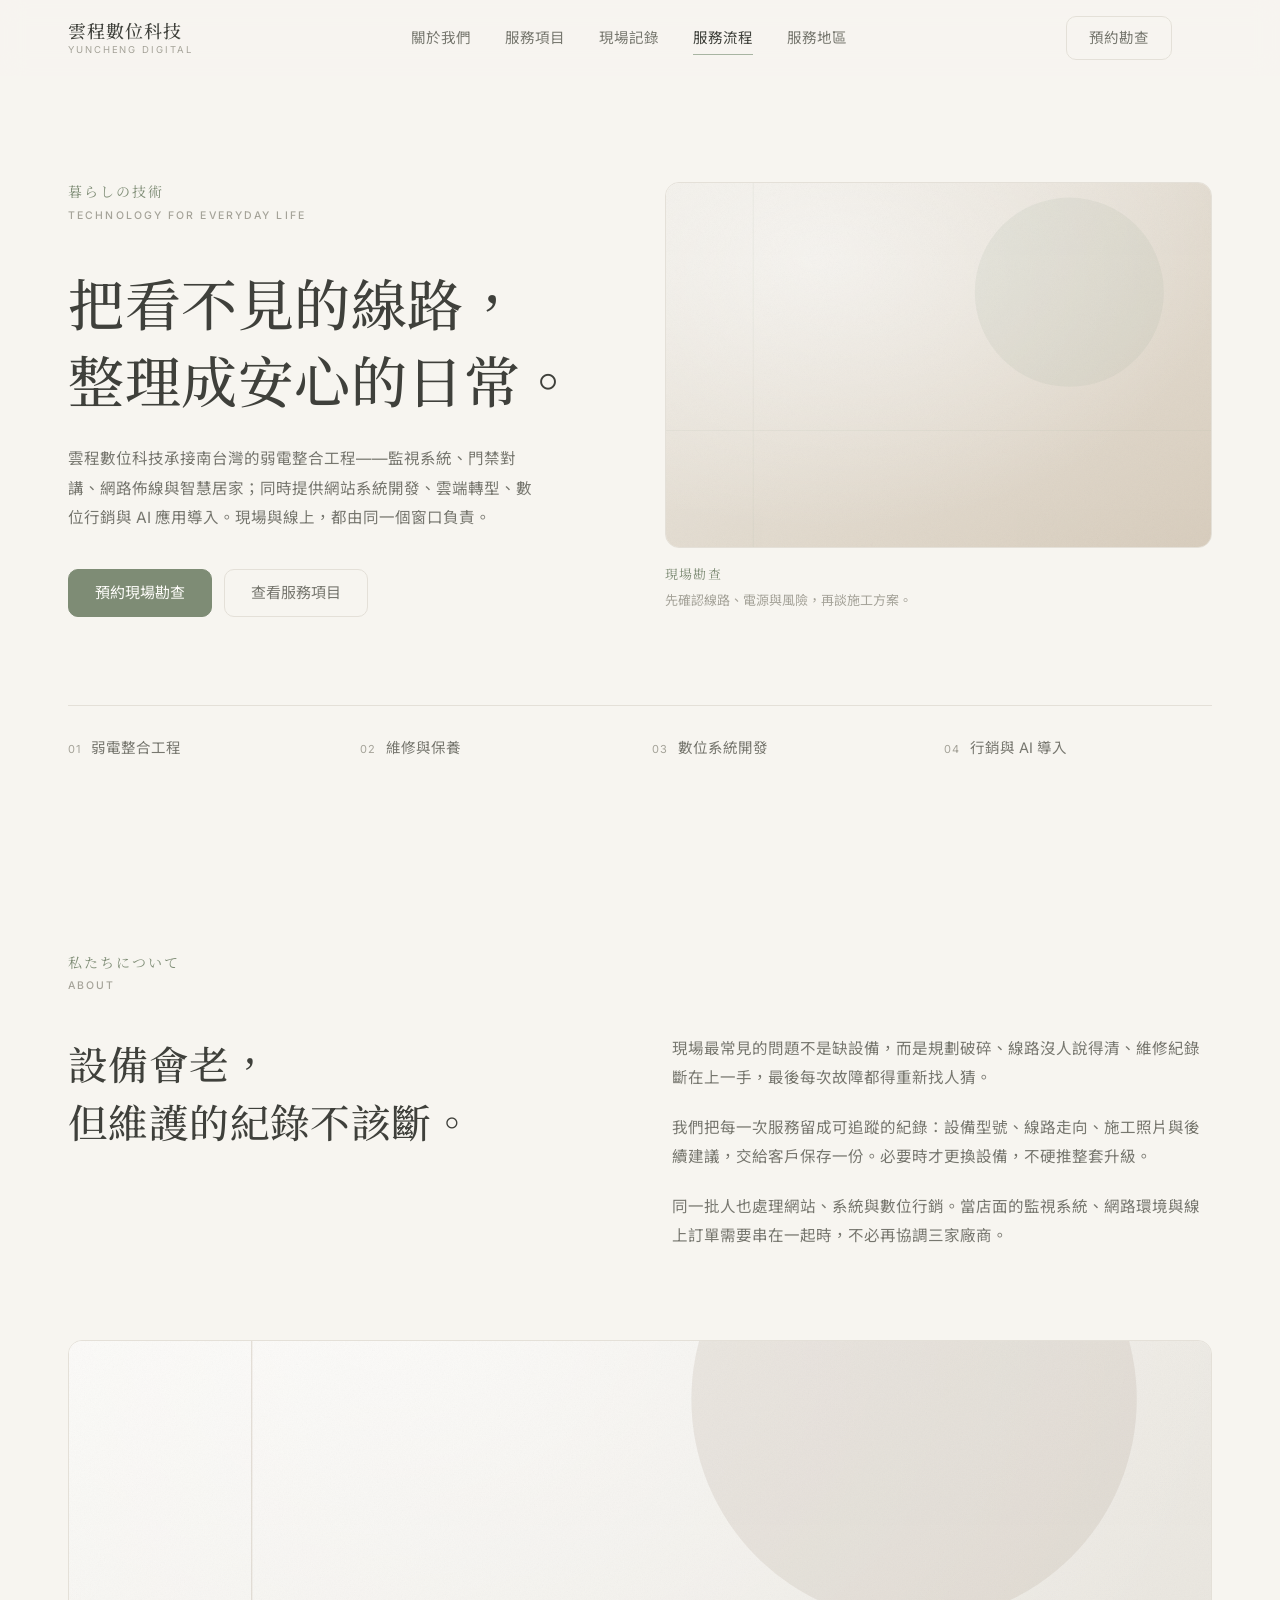
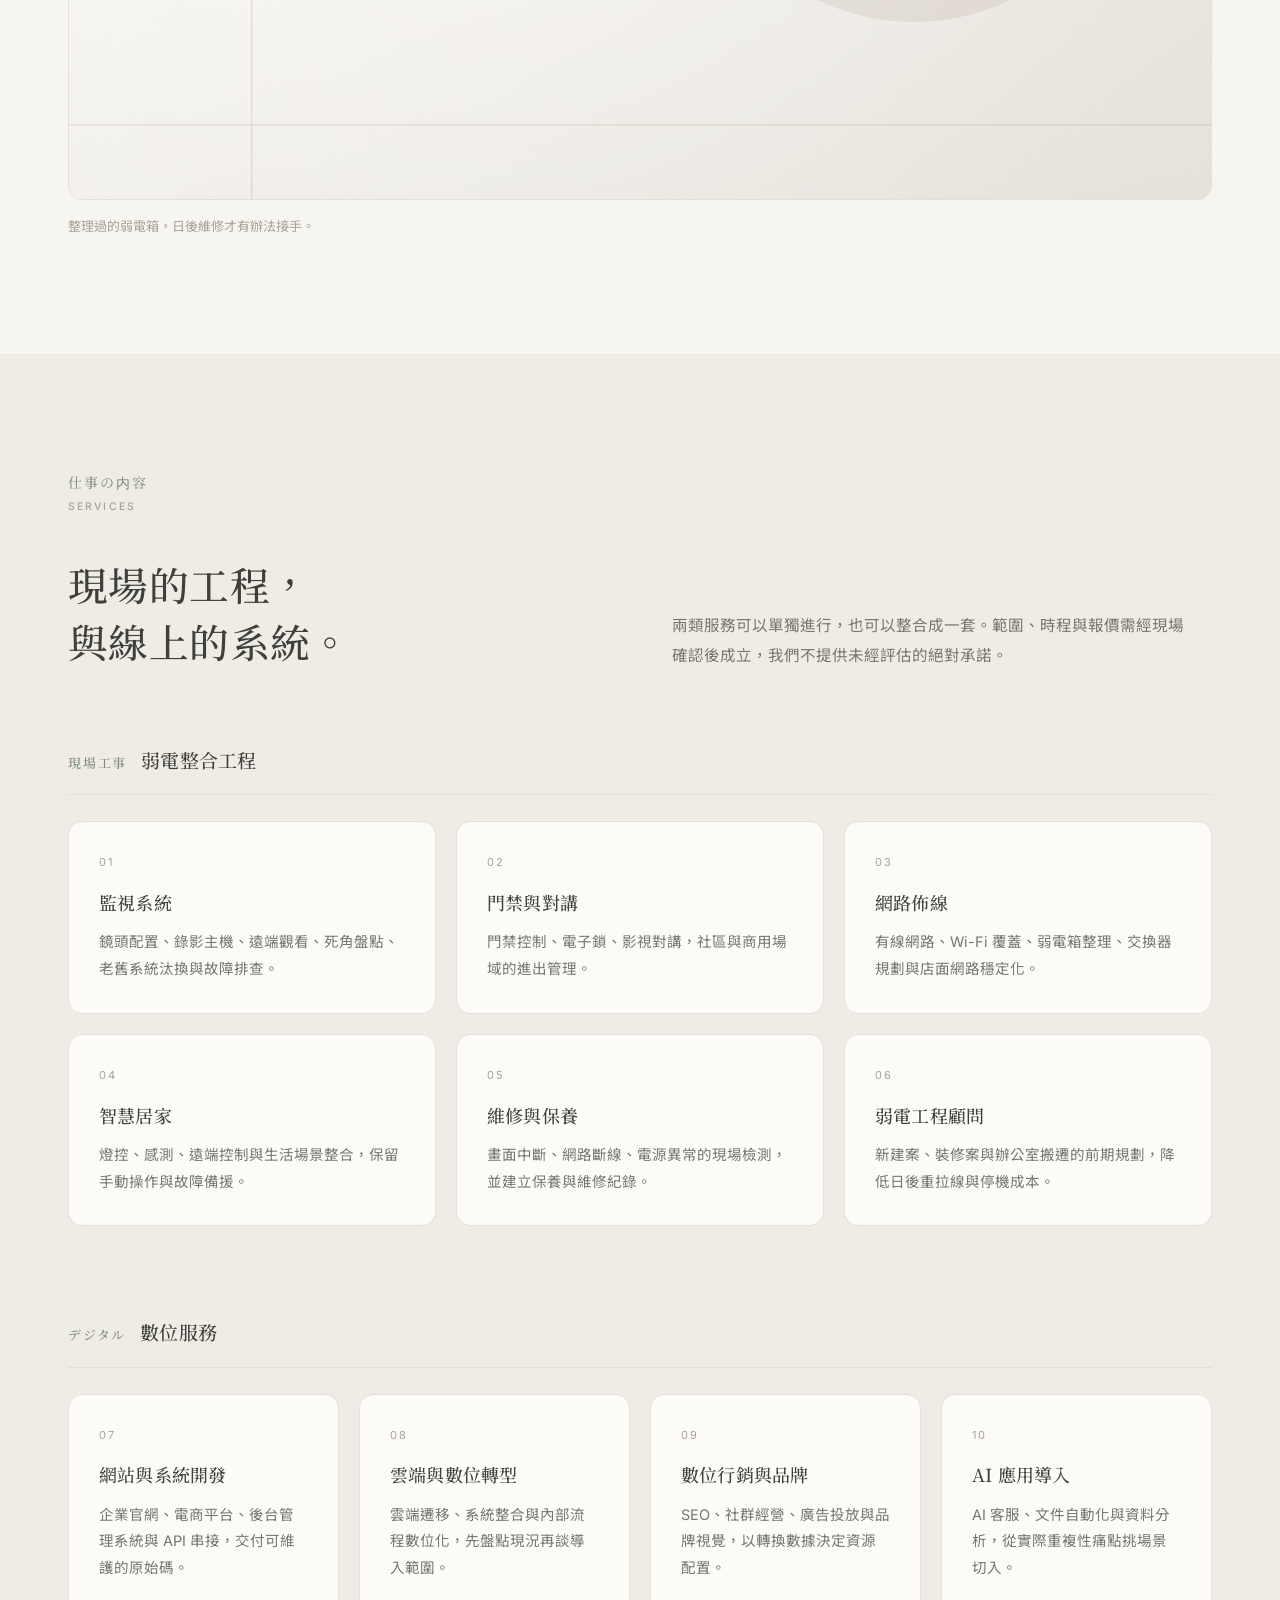
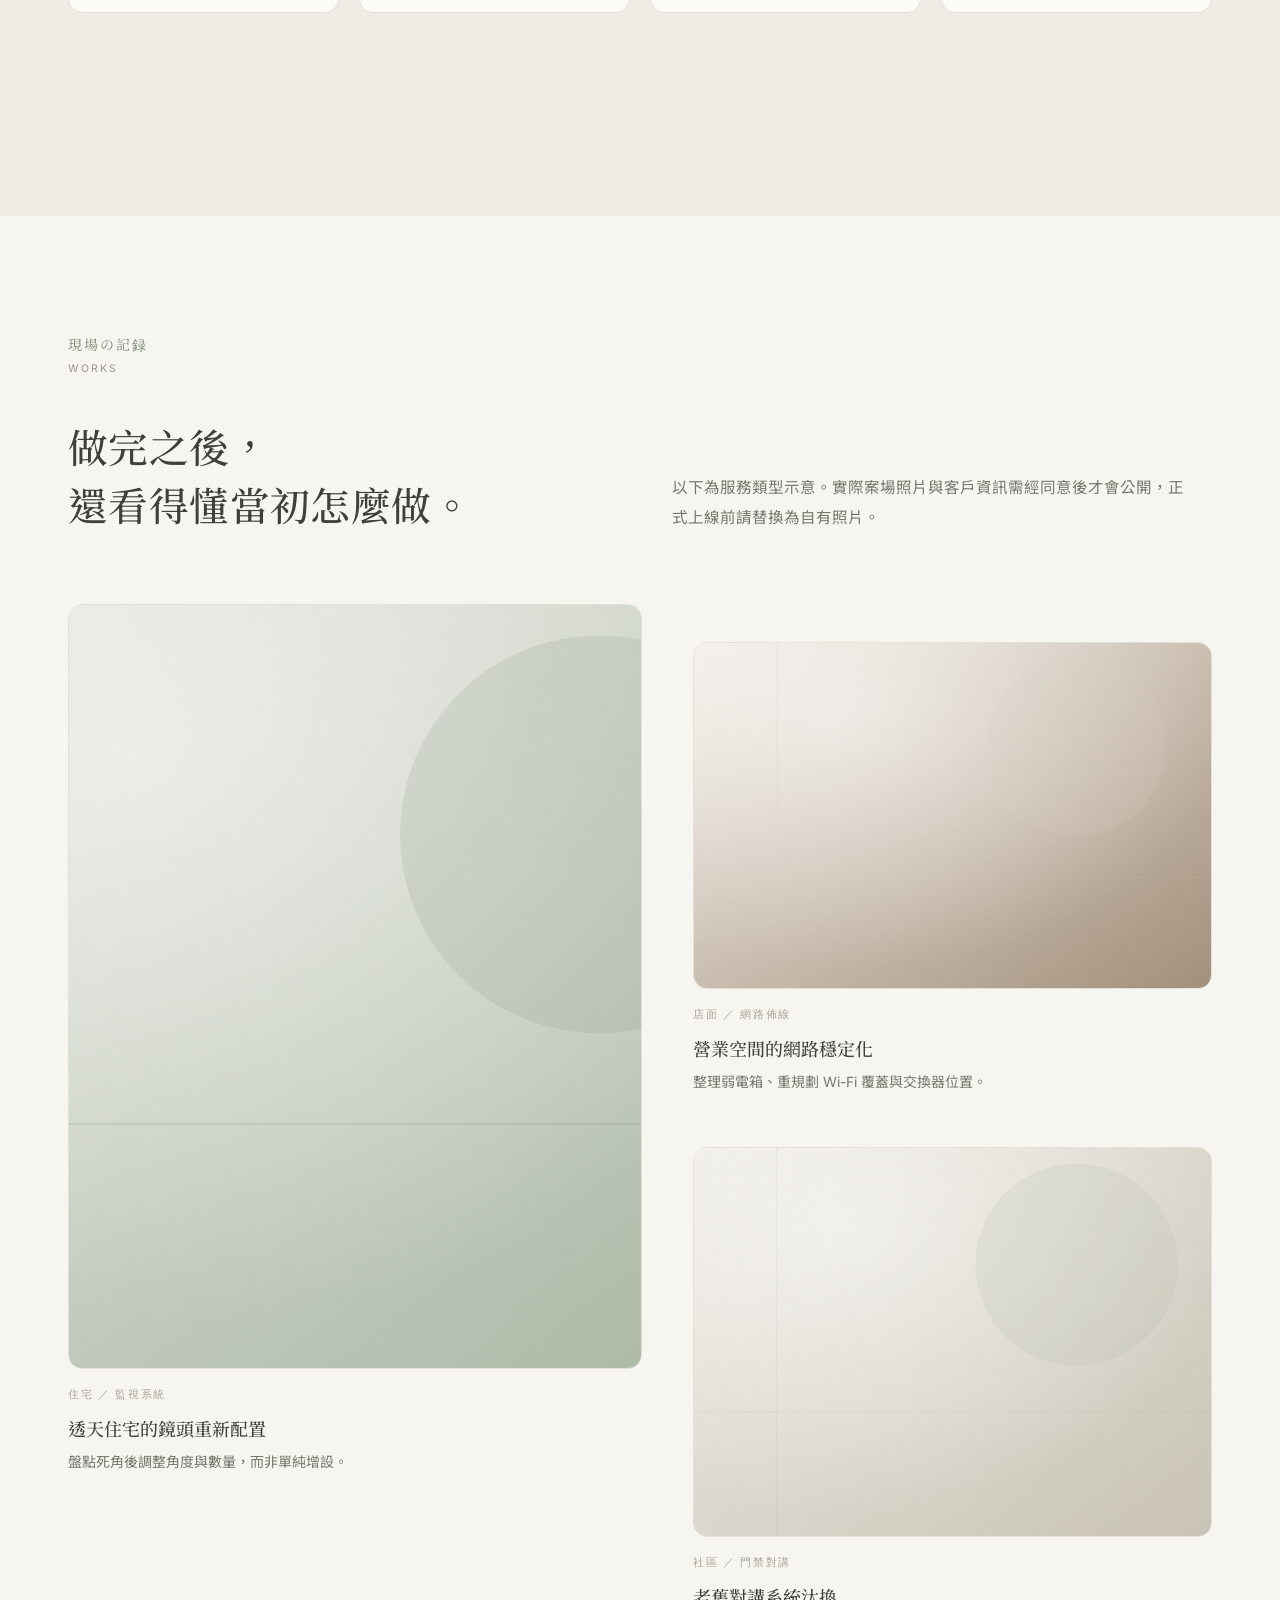
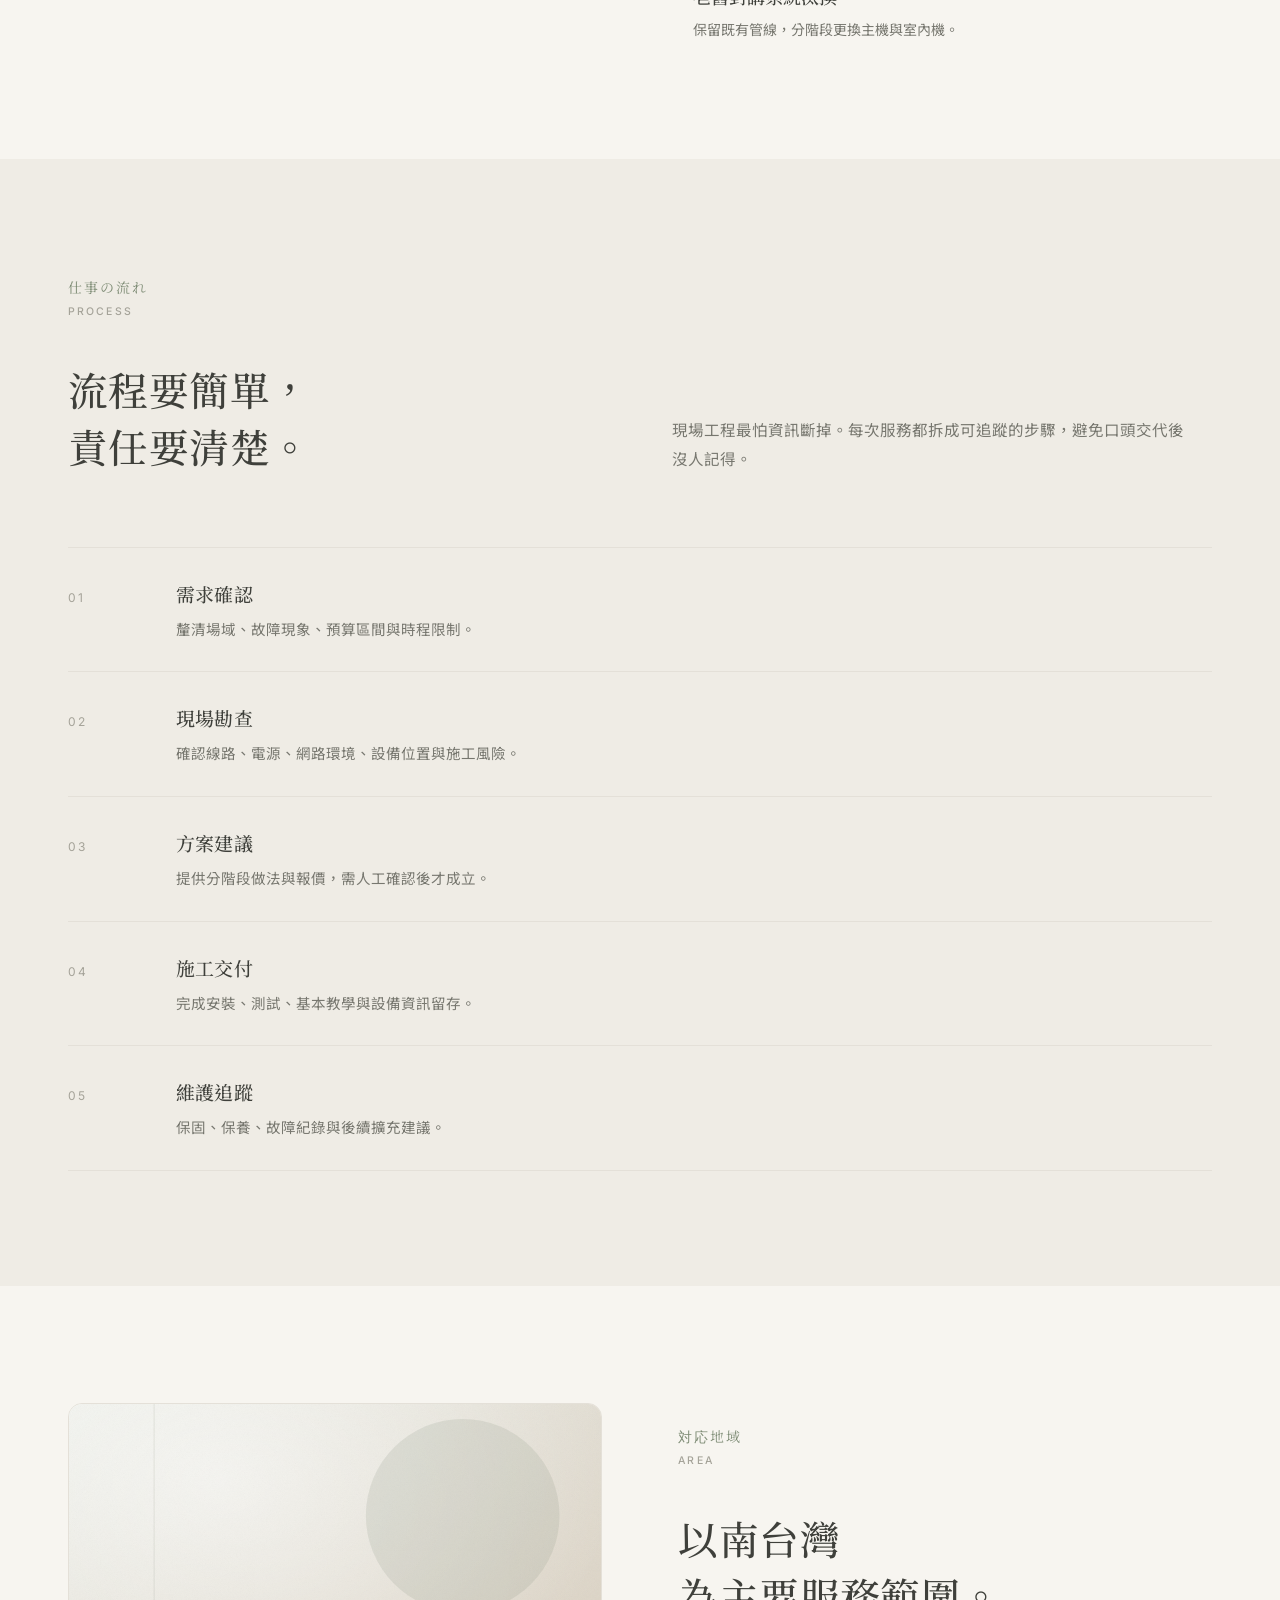
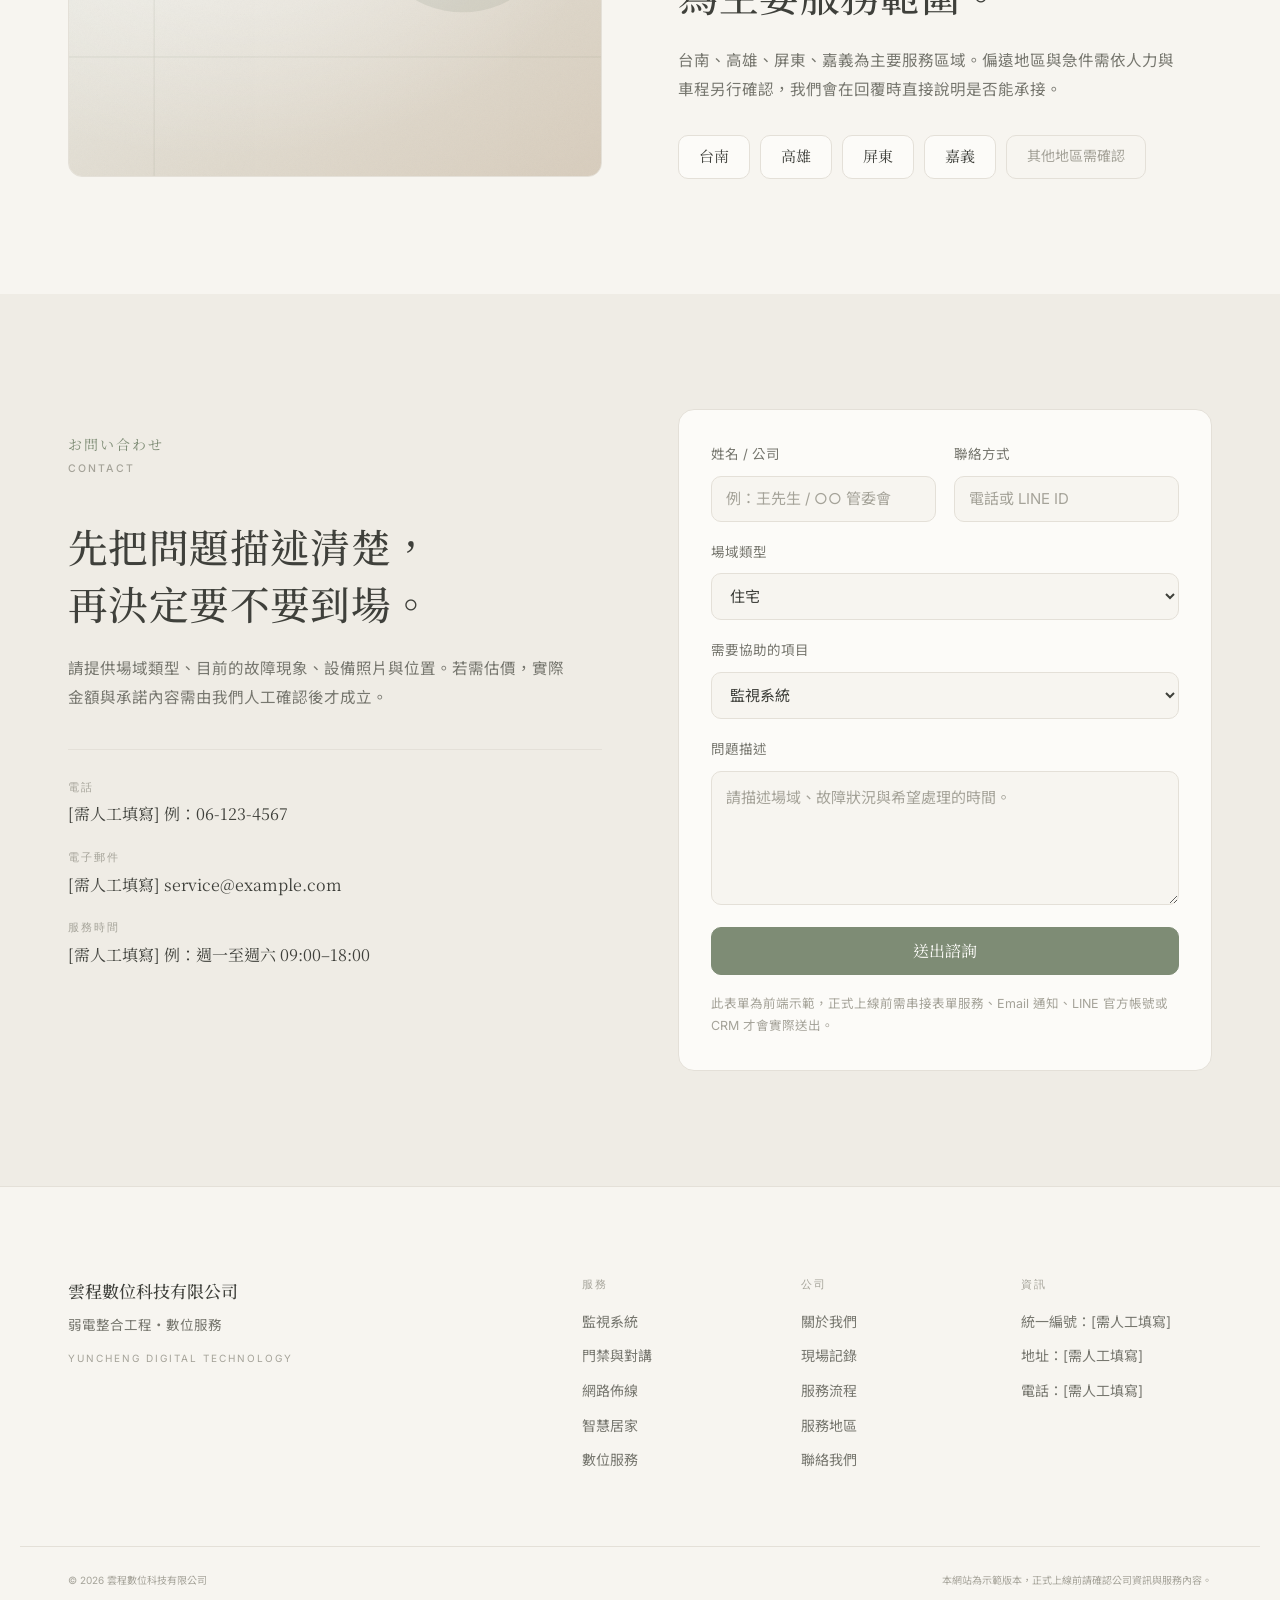
==== commit bc075c8f: "Redesign as Japandi light-minimal, restore low-voltage services Brings the southern-Taiwan low-volta" ====
--- a/index.html
+++ b/index.html
@@ -3,459 +3,469 @@
   <head>
     <meta charset="utf-8" />
     <meta name="viewport" content="width=device-width, initial-scale=1" />
-    <title>雲程數位科技有限公司｜網站系統開發・雲端轉型・數位行銷・AI 導入</title>
+    <title>雲程數位科技有限公司｜南台灣弱電整合・數位服務</title>
     <meta
       name="description"
-      content="雲程數位科技有限公司提供網站與系統開發、雲端與數位轉型顧問、數位行銷與品牌經營、AI 應用導入等整合服務，協助企業把數位投資變成可長期營運的資產。"
+      content="雲程數位科技有限公司提供南台灣監視系統、門禁對講、網路佈線、智慧居家與維修保養等弱電整合服務，並承接網站系統開發、雲端轉型、數位行銷與 AI 應用導入。"
     />
-    <meta name="theme-color" content="#070a12" />
+    <meta name="theme-color" content="#F7F5F0" />
     <meta property="og:title" content="雲程數位科技有限公司" />
     <meta
       property="og:description"
-      content="網站與系統開發、雲端與數位轉型、數位行銷與品牌、AI 應用導入。從需求盤點到上線維運，一個窗口負責到底。"
+      content="弱電整合與數位服務。從現場勘查、施工到後續維護，把看不見的線路整理成安心的日常。"
     />
     <meta property="og:type" content="website" />
     <meta property="og:locale" content="zh_TW" />
+    <link rel="preconnect" href="https://fonts.googleapis.com" />
+    <link rel="preconnect" href="https://fonts.gstatic.com" crossorigin />
+    <link
+      href="https://fonts.googleapis.com/css2?family=Inter:wght@400;500&family=Noto+Sans+TC:wght@400;500&family=Noto+Serif+TC:wght@400;500;600&display=swap"
+      rel="stylesheet"
+    />
     <link rel="stylesheet" href="./styles.css" />
   </head>
   <body>
     <a class="skip-link" href="#main">跳至主要內容</a>
-    <div class="scroll-progress" data-progress aria-hidden="true"></div>
 
     <header class="site-header" data-header>
-      <a class="brand" href="#top" aria-label="雲程數位科技，回到首頁">
-        <span class="brand-mark" aria-hidden="true">雲</span>
-        <span class="brand-text">
-          <strong>雲程數位科技</strong>
-          <small>Yuncheng Digital Technology</small>
-        </span>
-      </a>
-      <nav class="desktop-nav" aria-label="主要導覽" data-nav>
-        <a href="#about">關於雲程</a>
-        <a href="#services">服務項目</a>
-        <a href="#stack">技術能力</a>
-        <a href="#process">合作流程</a>
-        <a href="#clients">服務對象</a>
+      <div class="header-inner">
+        <a class="brand" href="#top" aria-label="雲程數位科技，回到首頁">
+          <span class="brand-name">雲程數位科技</span>
+          <span class="brand-en">Yuncheng Digital</span>
+        </a>
+
+        <nav class="desktop-nav" aria-label="主要導覽" data-nav>
+          <a href="#about">關於我們</a>
+          <a href="#services">服務項目</a>
+          <a href="#works">現場記錄</a>
+          <a href="#process">服務流程</a>
+          <a href="#area">服務地區</a>
+        </nav>
+
+        <a class="header-cta" href="#contact">預約勘查</a>
+
+        <button
+          class="menu-button"
+          type="button"
+          aria-label="開啟選單"
+          aria-expanded="false"
+          aria-controls="drawer"
+          data-menu-button
+        >
+          <span></span>
+          <span></span>
+          <span></span>
+        </button>
+      </div>
+    </header>
+
+    <div class="drawer" id="drawer" data-drawer>
+      <nav aria-label="行動裝置導覽">
+        <a href="#about"><span>關於我們</span><em>About</em></a>
+        <a href="#services"><span>服務項目</span><em>Services</em></a>
+        <a href="#works"><span>現場記錄</span><em>Works</em></a>
+        <a href="#process"><span>服務流程</span><em>Process</em></a>
+        <a href="#area"><span>服務地區</span><em>Area</em></a>
+        <a class="drawer-cta" href="#contact">預約現場勘查</a>
       </nav>
-      <a class="header-cta" href="#contact">免費諮詢</a>
-      <button
-        class="menu-button"
-        type="button"
-        aria-label="開啟選單"
-        aria-expanded="false"
-        aria-controls="mobile-menu"
-        data-menu-button
-      >
-        <span></span>
-        <span></span>
-      </button>
-    </header>
-
-    <div class="mobile-menu" id="mobile-menu" data-mobile-menu>
-      <a href="#about">關於雲程</a>
-      <a href="#services">服務項目</a>
-      <a href="#stack">技術能力</a>
-      <a href="#process">合作流程</a>
-      <a href="#clients">服務對象</a>
-      <a class="mobile-cta" href="#contact">免費諮詢</a>
     </div>
 
     <main id="main">
-      <section class="hero" id="top" aria-labelledby="hero-title">
-        <div class="hero-grid" aria-hidden="true"></div>
-        <div class="hero-glow hero-glow-a" aria-hidden="true"></div>
-        <div class="hero-glow hero-glow-b" aria-hidden="true"></div>
-
-        <div class="hero-content">
-          <p class="eyebrow">
-            <span class="pulse" aria-hidden="true"></span>
-            網站開發・雲端轉型・數位行銷・AI 導入
+      <!-- ── hero ───────────────────────────────────────── -->
+      <section class="hero" id="top">
+        <div class="wrap hero-inner">
+          <div class="hero-copy">
+            <p class="label">
+              <span class="label-ja">暮らしの技術</span>
+              <span class="label-en">Technology for everyday life</span>
+            </p>
+            <h1>把看不見的線路，<br />整理成安心的日常。</h1>
+            <p class="lede">
+              雲程數位科技承接南台灣的弱電整合工程——監視系統、門禁對講、網路佈線與智慧居家；同時提供網站系統開發、雲端轉型、數位行銷與
+              AI 應用導入。現場與線上，都由同一個窗口負責。
+            </p>
+            <div class="actions">
+              <a class="btn btn-primary" href="#contact">預約現場勘查</a>
+              <a class="btn btn-ghost" href="#services">查看服務項目</a>
+            </div>
+          </div>
+
+          <figure class="hero-figure">
+            <img src="./images/hero.svg" alt="" width="1200" height="800" />
+            <figcaption>
+              <span>現場勘查</span>
+              先確認線路、電源與風險，再談施工方案。
+            </figcaption>
+          </figure>
+        </div>
+
+        <div class="wrap hero-foot">
+          <ul>
+            <li><span>01</span>弱電整合工程</li>
+            <li><span>02</span>維修與保養</li>
+            <li><span>03</span>數位系統開發</li>
+            <li><span>04</span>行銷與 AI 導入</li>
+          </ul>
+        </div>
+      </section>
+
+      <!-- ── about ──────────────────────────────────────── -->
+      <section class="section" id="about">
+        <div class="wrap">
+          <p class="label">
+            <span class="label-ja">私たちについて</span>
+            <span class="label-en">About</span>
           </p>
-          <h1 id="hero-title">
-            雲程<span class="grad">數位科技</span>
-          </h1>
-          <p class="hero-lede">
-            從網站與系統開發、雲端架構、行銷佈局到 AI 應用導入，我們負責把構想變成<strong>能上線、能維護、能持續產生效益</strong>的數位資產，而不是一次性的專案交付。
+
+          <div class="about-grid">
+            <div class="about-lead">
+              <h2>設備會老，<br />但維護的紀錄不該斷。</h2>
+            </div>
+            <div class="about-body">
+              <p>
+                現場最常見的問題不是缺設備，而是規劃破碎、線路沒人說得清、維修紀錄斷在上一手，最後每次故障都得重新找人猜。
+              </p>
+              <p>
+                我們把每一次服務留成可追蹤的紀錄：設備型號、線路走向、施工照片與後續建議，交給客戶保存一份。必要時才更換設備，不硬推整套升級。
+              </p>
+              <p>
+                同一批人也處理網站、系統與數位行銷。當店面的監視系統、網路環境與線上訂單需要串在一起時，不必再協調三家廠商。
+              </p>
+            </div>
+          </div>
+
+          <figure class="about-figure">
+            <img src="./images/about.svg" alt="" width="1000" height="750" />
+            <figcaption>整理過的弱電箱，日後維修才有辦法接手。</figcaption>
+          </figure>
+        </div>
+      </section>
+
+      <!-- ── services ───────────────────────────────────── -->
+      <section class="section section-alt" id="services">
+        <div class="wrap">
+          <p class="label">
+            <span class="label-ja">仕事の内容</span>
+            <span class="label-en">Services</span>
           </p>
-          <div class="hero-actions">
-            <a class="primary-action" href="#contact">預約免費需求諮詢</a>
-            <a class="secondary-action" href="#services">
-              查看服務項目
-              <span aria-hidden="true">↗</span>
-            </a>
-          </div>
-
-          <ul class="hero-pillars">
-            <li>
-              <strong>一個窗口</strong>
-              <span>從規劃、開發到維運不轉手</span>
+
+          <div class="section-head">
+            <h2>現場的工程，<br />與線上的系統。</h2>
+            <p>
+              兩類服務可以單獨進行，也可以整合成一套。範圍、時程與報價需經現場確認後成立，我們不提供未經評估的絕對承諾。
+            </p>
+          </div>
+
+          <h3 class="group-title">
+            <span class="group-ja">現場工事</span>
+            弱電整合工程
+          </h3>
+          <div class="card-grid">
+            <article class="card reveal">
+              <span class="card-no">01</span>
+              <h4>監視系統</h4>
+              <p>鏡頭配置、錄影主機、遠端觀看、死角盤點、老舊系統汰換與故障排查。</p>
+            </article>
+            <article class="card reveal">
+              <span class="card-no">02</span>
+              <h4>門禁與對講</h4>
+              <p>門禁控制、電子鎖、影視對講，社區與商用場域的進出管理。</p>
+            </article>
+            <article class="card reveal">
+              <span class="card-no">03</span>
+              <h4>網路佈線</h4>
+              <p>有線網路、Wi-Fi 覆蓋、弱電箱整理、交換器規劃與店面網路穩定化。</p>
+            </article>
+            <article class="card reveal">
+              <span class="card-no">04</span>
+              <h4>智慧居家</h4>
+              <p>燈控、感測、遠端控制與生活場景整合，保留手動操作與故障備援。</p>
+            </article>
+            <article class="card reveal">
+              <span class="card-no">05</span>
+              <h4>維修與保養</h4>
+              <p>畫面中斷、網路斷線、電源異常的現場檢測，並建立保養與維修紀錄。</p>
+            </article>
+            <article class="card reveal">
+              <span class="card-no">06</span>
+              <h4>弱電工程顧問</h4>
+              <p>新建案、裝修案與辦公室搬遷的前期規劃，降低日後重拉線與停機成本。</p>
+            </article>
+          </div>
+
+          <h3 class="group-title">
+            <span class="group-ja">デジタル</span>
+            數位服務
+          </h3>
+          <div class="card-grid card-grid-4">
+            <article class="card reveal">
+              <span class="card-no">07</span>
+              <h4>網站與系統開發</h4>
+              <p>企業官網、電商平台、後台管理系統與 API 串接，交付可維護的原始碼。</p>
+            </article>
+            <article class="card reveal">
+              <span class="card-no">08</span>
+              <h4>雲端與數位轉型</h4>
+              <p>雲端遷移、系統整合與內部流程數位化，先盤點現況再談導入範圍。</p>
+            </article>
+            <article class="card reveal">
+              <span class="card-no">09</span>
+              <h4>數位行銷與品牌</h4>
+              <p>SEO、社群經營、廣告投放與品牌視覺，以轉換數據決定資源配置。</p>
+            </article>
+            <article class="card reveal">
+              <span class="card-no">10</span>
+              <h4>AI 應用導入</h4>
+              <p>AI 客服、文件自動化與資料分析，從實際重複性痛點挑場景切入。</p>
+            </article>
+          </div>
+        </div>
+      </section>
+
+      <!-- ── works ──────────────────────────────────────── -->
+      <section class="section" id="works">
+        <div class="wrap">
+          <p class="label">
+            <span class="label-ja">現場の記録</span>
+            <span class="label-en">Works</span>
+          </p>
+
+          <div class="section-head">
+            <h2>做完之後，<br />還看得懂當初怎麼做。</h2>
+            <p>以下為服務類型示意。實際案場照片與客戶資訊需經同意後才會公開，正式上線前請替換為自有照片。</p>
+          </div>
+
+          <div class="works-grid">
+            <figure class="work work-tall reveal">
+              <img src="./images/work-01.svg" alt="" width="900" height="675" />
+              <figcaption>
+                <span class="work-meta">住宅 ／ 監視系統</span>
+                <strong>透天住宅的鏡頭重新配置</strong>
+                <em>盤點死角後調整角度與數量，而非單純增設。</em>
+              </figcaption>
+            </figure>
+
+            <figure class="work reveal">
+              <img src="./images/work-02.svg" alt="" width="900" height="600" />
+              <figcaption>
+                <span class="work-meta">店面 ／ 網路佈線</span>
+                <strong>營業空間的網路穩定化</strong>
+                <em>整理弱電箱、重規劃 Wi-Fi 覆蓋與交換器位置。</em>
+              </figcaption>
+            </figure>
+
+            <figure class="work reveal">
+              <img src="./images/work-03.svg" alt="" width="900" height="675" />
+              <figcaption>
+                <span class="work-meta">社區 ／ 門禁對講</span>
+                <strong>老舊對講系統汰換</strong>
+                <em>保留既有管線，分階段更換主機與室內機。</em>
+              </figcaption>
+            </figure>
+          </div>
+        </div>
+      </section>
+
+      <!-- ── process ────────────────────────────────────── -->
+      <section class="section section-alt" id="process">
+        <div class="wrap">
+          <p class="label">
+            <span class="label-ja">仕事の流れ</span>
+            <span class="label-en">Process</span>
+          </p>
+
+          <div class="section-head">
+            <h2>流程要簡單，<br />責任要清楚。</h2>
+            <p>現場工程最怕資訊斷掉。每次服務都拆成可追蹤的步驟，避免口頭交代後沒人記得。</p>
+          </div>
+
+          <ol class="steps">
+            <li class="reveal">
+              <span class="step-no">01</span>
+              <div>
+                <h4>需求確認</h4>
+                <p>釐清場域、故障現象、預算區間與時程限制。</p>
+              </div>
             </li>
-            <li>
-              <strong>先盤點再導入</strong>
-              <span>不推用不到的規格與方案</span>
+            <li class="reveal">
+              <span class="step-no">02</span>
+              <div>
+                <h4>現場勘查</h4>
+                <p>確認線路、電源、網路環境、設備位置與施工風險。</p>
+              </div>
             </li>
-            <li>
-              <strong>可交接的成果</strong>
-              <span>文件、帳號、原始碼完整移交</span>
+            <li class="reveal">
+              <span class="step-no">03</span>
+              <div>
+                <h4>方案建議</h4>
+                <p>提供分階段做法與報價，需人工確認後才成立。</p>
+              </div>
             </li>
-          </ul>
-        </div>
-      </section>
-
-      <section class="marquee-band" aria-label="服務範圍摘要">
-        <div class="marquee" data-marquee>
-          <div class="marquee-track">
-            <span>企業官網</span><i aria-hidden="true">✦</i>
-            <span>電商平台</span><i aria-hidden="true">✦</i>
-            <span>客製化系統</span><i aria-hidden="true">✦</i>
-            <span>雲端遷移</span><i aria-hidden="true">✦</i>
-            <span>系統整合</span><i aria-hidden="true">✦</i>
-            <span>SEO 優化</span><i aria-hidden="true">✦</i>
-            <span>廣告投放</span><i aria-hidden="true">✦</i>
-            <span>品牌視覺</span><i aria-hidden="true">✦</i>
-            <span>AI 客服</span><i aria-hidden="true">✦</i>
-            <span>流程自動化</span><i aria-hidden="true">✦</i>
-            <span>資料分析</span><i aria-hidden="true">✦</i>
-          </div>
-        </div>
-      </section>
-
-      <section id="about" class="section about-section">
-        <div class="section-kicker">ABOUT / 關於雲程</div>
-        <div class="about-grid">
-          <h2>數位工具不缺，缺的是<span class="grad">有人把它整合成能用的系統</span>。</h2>
-          <div class="about-copy reveal">
+            <li class="reveal">
+              <span class="step-no">04</span>
+              <div>
+                <h4>施工交付</h4>
+                <p>完成安裝、測試、基本教學與設備資訊留存。</p>
+              </div>
+            </li>
+            <li class="reveal">
+              <span class="step-no">05</span>
+              <div>
+                <h4>維護追蹤</h4>
+                <p>保固、保養、故障紀錄與後續擴充建議。</p>
+              </div>
+            </li>
+          </ol>
+        </div>
+      </section>
+
+      <!-- ── area ───────────────────────────────────────── -->
+      <section class="section" id="area">
+        <div class="wrap area-grid">
+          <figure class="area-figure reveal">
+            <img src="./images/area.svg" alt="" width="1000" height="700" />
+          </figure>
+
+          <div class="area-copy">
+            <p class="label">
+              <span class="label-ja">対応地域</span>
+              <span class="label-en">Area</span>
+            </p>
+            <h2>以南台灣<br />為主要服務範圍。</h2>
             <p>
-              多數企業的數位困境不是「沒導入」，而是導入得太零散：官網一家做、系統一家做、廣告再一家做，資料彼此不通，出問題時沒人能說清楚全貌。
-            </p>
+              台南、高雄、屏東、嘉義為主要服務區域。偏遠地區與急件需依人力與車程另行確認，我們會在回覆時直接說明是否能承接。
+            </p>
+            <ul class="area-list">
+              <li>台南</li>
+              <li>高雄</li>
+              <li>屏東</li>
+              <li>嘉義</li>
+              <li class="is-muted">其他地區需確認</li>
+            </ul>
+          </div>
+        </div>
+      </section>
+
+      <!-- ── contact ────────────────────────────────────── -->
+      <section class="section section-alt" id="contact">
+        <div class="wrap contact-grid">
+          <div class="contact-copy">
+            <p class="label">
+              <span class="label-ja">お問い合わせ</span>
+              <span class="label-en">Contact</span>
+            </p>
+            <h2>先把問題描述清楚，<br />再決定要不要到場。</h2>
             <p>
-              雲程數位科技把網站、系統、雲端、行銷與 AI 應用視為同一件事來規劃。我們先盤點你現有的流程與工具，找出真正的瓶頸，再決定要開發什麼、串接什麼、什麼其實不用做。
-            </p>
-            <p>
-              專案結束不等於服務結束——原始碼、帳號、部署文件與後續優化建議完整移交，讓你隨時能自己接手或換人接手。
-            </p>
-          </div>
-        </div>
-      </section>
-
-      <section id="services" class="section services-section">
-        <div class="section-heading">
+              請提供場域類型、目前的故障現象、設備照片與位置。若需估價，實際金額與承諾內容需由我們人工確認後才成立。
+            </p>
+
+            <dl class="contact-meta">
+              <div>
+                <dt>電話</dt>
+                <dd>[需人工填寫] 例：06-123-4567</dd>
+              </div>
+              <div>
+                <dt>電子郵件</dt>
+                <dd>[需人工填寫] service@example.com</dd>
+              </div>
+              <div>
+                <dt>服務時間</dt>
+                <dd>[需人工填寫] 例：週一至週六 09:00–18:00</dd>
+              </div>
+            </dl>
+          </div>
+
+          <form class="contact-form" aria-label="諮詢表單" novalidate>
+            <div class="field-row">
+              <label>
+                姓名 / 公司
+                <input type="text" name="name" autocomplete="name" placeholder="例：王先生 / ○○ 管委會" />
+              </label>
+              <label>
+                聯絡方式
+                <input type="text" name="contact" autocomplete="tel" placeholder="電話或 LINE ID" />
+              </label>
+            </div>
+
+            <label>
+              場域類型
+              <select name="place">
+                <option>住宅</option>
+                <option>店面 / 辦公室</option>
+                <option>社區 / 大樓</option>
+                <option>廠房 / 倉庫</option>
+                <option>其他</option>
+              </select>
+            </label>
+
+            <label>
+              需要協助的項目
+              <select name="service">
+                <option>監視系統</option>
+                <option>門禁 / 對講 / 電子鎖</option>
+                <option>網路佈線 / Wi-Fi</option>
+                <option>智慧居家</option>
+                <option>維修與保養</option>
+                <option>網站 / 系統 / 數位服務</option>
+                <option>其他，想先討論</option>
+              </select>
+            </label>
+
+            <label>
+              問題描述
+              <textarea
+                name="message"
+                rows="4"
+                placeholder="請描述場域、故障狀況與希望處理的時間。"
+              ></textarea>
+            </label>
+
+            <button type="submit">送出諮詢</button>
+            <p class="form-note">
+              此表單為前端示範，正式上線前需串接表單服務、Email 通知、LINE 官方帳號或 CRM 才會實際送出。
+            </p>
+          </form>
+        </div>
+      </section>
+    </main>
+
+    <footer class="site-footer">
+      <div class="wrap footer-inner">
+        <div class="footer-brand">
+          <strong>雲程數位科技有限公司</strong>
+          <span>弱電整合工程・數位服務</span>
+          <em>Yuncheng Digital Technology</em>
+        </div>
+
+        <div class="footer-cols">
           <div>
-            <div class="section-kicker">SERVICES / 服務項目</div>
-            <h2>四條業務線，<br />可以單獨進行，也可以整合成一套。</h2>
-          </div>
-          <p>
-            每個專案都從需求訪談與現況盤點開始。範圍、時程與報價需經雙方確認後才成立，我們不提供未經評估的絕對承諾。
-          </p>
-        </div>
-
-        <div class="service-grid">
-          <article class="service-card reveal">
-            <div class="service-top">
-              <span class="service-no">01</span>
-              <h3>網站與系統開發</h3>
-            </div>
-            <p>
-              企業官網、品牌形象站、電商平台、後台管理系統與 API 串接。從 UI/UX 設計、前後端開發到部署上線一條龍，交付可維護的原始碼而非黑箱。
-            </p>
-            <ul class="service-tags">
-              <li>企業官網</li>
-              <li>電商平台</li>
-              <li>客製化系統</li>
-              <li>RWD 響應式</li>
-              <li>API 串接</li>
-              <li>系統改版重構</li>
-            </ul>
-          </article>
-
-          <article class="service-card reveal">
-            <div class="service-top">
-              <span class="service-no">02</span>
-              <h3>雲端與數位轉型顧問</h3>
-            </div>
-            <p>
-              雲端架構規劃、系統遷移、內部流程數位化與工具整合。先確認現況與成本結構，再談導入範圍，避免買了一堆授權卻沒人用起來。
-            </p>
-            <ul class="service-tags">
-              <li>雲端遷移</li>
-              <li>架構規劃</li>
-              <li>系統整合</li>
-              <li>流程數位化</li>
-              <li>備援與資安</li>
-              <li>IT 顧問</li>
-            </ul>
-          </article>
-
-          <article class="service-card reveal">
-            <div class="service-top">
-              <span class="service-no">03</span>
-              <h3>數位行銷與品牌</h3>
-            </div>
-            <p>
-              SEO、內容與社群經營、廣告投放與品牌視覺設計。以轉換數據決定資源配置，報表看得懂、成效追得到，不只做曝光數字。
-            </p>
-            <ul class="service-tags">
-              <li>SEO 優化</li>
-              <li>內容經營</li>
-              <li>社群經營</li>
-              <li>廣告投放</li>
-              <li>品牌視覺</li>
-              <li>成效追蹤</li>
-            </ul>
-          </article>
-
-          <article class="service-card reveal">
-            <div class="service-top">
-              <span class="service-no">04</span>
-              <h3>AI 應用導入</h3>
-            </div>
-            <p>
-              AI 客服、文件與表單自動化、內部知識庫、資料分析與模型串接。從實際重複性痛點挑場景切入，先做出可衡量的小成果再擴大。
-            </p>
-            <ul class="service-tags">
-              <li>AI 客服</li>
-              <li>流程自動化</li>
-              <li>文件處理</li>
-              <li>企業知識庫</li>
-              <li>資料分析</li>
-              <li>模型 API 串接</li>
-            </ul>
-          </article>
-        </div>
-      </section>
-
-      <section id="stack" class="section stack-section">
-        <div class="section-heading">
+            <h5>服務</h5>
+            <a href="#services">監視系統</a>
+            <a href="#services">門禁與對講</a>
+            <a href="#services">網路佈線</a>
+            <a href="#services">智慧居家</a>
+            <a href="#services">數位服務</a>
+          </div>
           <div>
-            <div class="section-kicker">CAPABILITIES / 技術能力</div>
-            <h2>選技術是為了好維護，<br />不是為了看起來厲害。</h2>
-          </div>
-          <p>
-            我們依專案規模、團隊接手能力與長期維運成本選型，並在交付時說明為什麼這樣選，讓你日後有換手的空間。
-          </p>
-        </div>
-
-        <div class="stack-groups">
-          <div class="stack-group reveal">
-            <h3>前端開發</h3>
-            <ul>
-              <li>React</li>
-              <li>Next.js</li>
-              <li>TypeScript</li>
-              <li>Vue</li>
-              <li>Tailwind CSS</li>
-            </ul>
-          </div>
-          <div class="stack-group reveal">
-            <h3>後端與資料</h3>
-            <ul>
-              <li>Node.js</li>
-              <li>Python</li>
-              <li>PHP / Laravel</li>
-              <li>PostgreSQL</li>
-              <li>MySQL</li>
-            </ul>
-          </div>
-          <div class="stack-group reveal">
-            <h3>雲端與維運</h3>
-            <ul>
-              <li>AWS</li>
-              <li>Google Cloud</li>
-              <li>Azure</li>
-              <li>Docker</li>
-              <li>CI / CD</li>
-            </ul>
-          </div>
-          <div class="stack-group reveal">
-            <h3>行銷與 AI</h3>
-            <ul>
-              <li>GA4</li>
-              <li>Google Ads</li>
-              <li>Meta Ads</li>
-              <li>LINE 官方帳號</li>
-              <li>LLM API 串接</li>
-            </ul>
-          </div>
-        </div>
-      </section>
-
-      <section id="process" class="section process-section">
-        <div class="process-sticky">
-          <div class="section-kicker">PROCESS / 合作流程</div>
-          <h2>每個階段都有產出，<br />不會做到一半看不到東西。</h2>
-          <p>
-            專案最怕「進度不明」。我們把合作拆成五個可驗收的階段，每一階段結束都有具體交付物與確認點。
-          </p>
-        </div>
-        <ol class="timeline">
-          <li class="reveal">
-            <strong>需求訪談</strong>
-            <span>釐清目標、使用者、預算區間與時程限制，確認這個專案該不該做、要做多大。</span>
-          </li>
-          <li class="reveal">
-            <strong>現況盤點與提案</strong>
-            <span>盤點既有網站、系統、資料與行銷資源，提出分階段做法與範圍建議書。</span>
-          </li>
-          <li class="reveal">
-            <strong>設計與開發</strong>
-            <span>介面設計稿確認後進入開發，過程提供可預覽環境，隨時看得到進度。</span>
-          </li>
-          <li class="reveal">
-            <strong>測試與上線</strong>
-            <span>功能測試、跨裝置檢查、效能與基本資安確認，完成部署與後台教學。</span>
-          </li>
-          <li class="reveal">
-            <strong>維運與優化</strong>
-            <span>依合作方案提供監控、更新、數據回報與後續優化建議，並完整移交文件。</span>
-          </li>
-        </ol>
-      </section>
-
-      <section id="clients" class="section clients-section">
-        <div class="section-heading">
+            <h5>公司</h5>
+            <a href="#about">關於我們</a>
+            <a href="#works">現場記錄</a>
+            <a href="#process">服務流程</a>
+            <a href="#area">服務地區</a>
+            <a href="#contact">聯絡我們</a>
+          </div>
           <div>
-            <div class="section-kicker">WHO WE SERVE / 服務對象</div>
-            <h2>適合這些情境的團隊。</h2>
-          </div>
-          <p>不限產業，但下列情境我們處理得最順手。若你的狀況不在其中，也歡迎先聊聊再判斷。</p>
-        </div>
-        <div class="client-grid">
-          <article class="client-card reveal">
-            <h3>官網老舊、手機版難用</h3>
-            <p>版型過時、載入慢、手機操作卡，想重新改版並兼顧 SEO 與後續自行維護。</p>
-          </article>
-          <article class="client-card reveal">
-            <h3>流程還在 Excel 和 LINE 上</h3>
-            <p>訂單、報價、庫存靠人工轉貼，想把重複作業變成可查詢、可追蹤的系統。</p>
-          </article>
-          <article class="client-card reveal">
-            <h3>廣告有花，成效說不清</h3>
-            <p>投放持續進行但缺乏追蹤設定與歸因，不確定預算該往哪裡加。</p>
-          </article>
-          <article class="client-card reveal">
-            <h3>想導入 AI 但不知從何開始</h3>
-            <p>聽了很多方案卻不確定哪個對自己有用，需要有人陪著盤點場景與可行性。</p>
-          </article>
-          <article class="client-card reveal">
-            <h3>系統散落多家廠商</h3>
-            <p>網站、系統、行銷各自為政，資料不互通，出問題找不到單一負責窗口。</p>
-          </article>
-          <article class="client-card reveal">
-            <h3>新創需要快速上線驗證</h3>
-            <p>想用最小可行版本先測市場，再依實際回饋決定要不要往下投資。</p>
-          </article>
-        </div>
-      </section>
-
-      <section id="contact" class="contact-section">
-        <div class="contact-copy">
-          <div class="section-kicker">CONTACT / 聯絡我們</div>
-          <h2>先把需求說清楚，<br />再決定要不要合作。</h2>
-          <p>
-            請簡述目前的狀況、想解決的問題與期望時程。我們會先判斷這個需求適不適合由我們承接，不適合也會直接說明。
-          </p>
-          <dl class="contact-meta">
-            <div>
-              <dt>電子郵件</dt>
-              <dd>[需人工填寫] service@example.com</dd>
-            </div>
-            <div>
-              <dt>聯絡電話</dt>
-              <dd>[需人工填寫] 例：02-1234-5678</dd>
-            </div>
-            <div>
-              <dt>服務時間</dt>
-              <dd>[需人工填寫] 例：週一至週五 09:00–18:00</dd>
-            </div>
-          </dl>
-        </div>
-
-        <form class="contact-form" aria-label="需求諮詢表單" novalidate>
-          <div class="field-row">
-            <label>
-              姓名
-              <input type="text" name="name" autocomplete="name" placeholder="例：王小姐" />
-            </label>
-            <label>
-              公司 / 品牌
-              <input type="text" name="company" autocomplete="organization" placeholder="例：雲程股份有限公司" />
-            </label>
-          </div>
-          <label>
-            聯絡方式
-            <input type="text" name="contact" autocomplete="email" placeholder="Email 或電話，方便我們回覆" />
-          </label>
-          <label>
-            需求類型
-            <select name="service">
-              <option>網站與系統開發</option>
-              <option>雲端與數位轉型顧問</option>
-              <option>數位行銷與品牌</option>
-              <option>AI 應用導入</option>
-              <option>尚未確定，想先討論</option>
-            </select>
-          </label>
-          <label>
-            預算區間
-            <select name="budget">
-              <option>尚未確定</option>
-              <option>10 萬以下</option>
-              <option>10–30 萬</option>
-              <option>30–100 萬</option>
-              <option>100 萬以上</option>
-            </select>
-          </label>
-          <label>
-            需求描述
-            <textarea
-              name="message"
-              rows="4"
-              placeholder="請描述目前狀況、想解決的問題，以及期望的上線時間。"
-            ></textarea>
-          </label>
-          <button type="submit">送出諮詢</button>
-          <p class="form-note">
-            此表單為前端示範，正式上線前需串接表單服務、Email 通知、LINE 官方帳號或 CRM 才會實際送出。
-          </p>
-        </form>
-      </section>
-    </main>
-
-    <footer class="site-footer">
-      <div class="footer-brand">
-        <span class="brand-mark" aria-hidden="true">雲</span>
-        <div>
-          <strong>雲程數位科技有限公司</strong>
-          <span>網站系統開發｜雲端轉型｜數位行銷｜AI 應用導入</span>
+            <h5>資訊</h5>
+            <span class="footer-note">統一編號：[需人工填寫]</span>
+            <span class="footer-note">地址：[需人工填寫]</span>
+            <span class="footer-note">電話：[需人工填寫]</span>
+          </div>
         </div>
       </div>
 
-      <div class="footer-cols">
-        <div>
-          <h4>服務</h4>
-          <a href="#services">網站與系統開發</a>
-          <a href="#services">雲端與數位轉型</a>
-          <a href="#services">數位行銷與品牌</a>
-          <a href="#services">AI 應用導入</a>
-        </div>
-        <div>
-          <h4>公司</h4>
-          <a href="#about">關於雲程</a>
-          <a href="#process">合作流程</a>
-          <a href="#clients">服務對象</a>
-          <a href="#contact">聯絡我們</a>
-        </div>
-        <div>
-          <h4>資訊</h4>
-          <span class="footer-note">統一編號：[需人工填寫]</span>
-          <span class="footer-note">地址：[需人工填寫]</span>
-          <span class="footer-note">電話：[需人工填寫]</span>
-        </div>
-      </div>
-
-      <div class="footer-bottom">
-        <small>© <span data-year>2026</span> 雲程數位科技有限公司. All rights reserved.</small>
-        <small>本網站內容為示範版本，正式上線前請確認公司資訊與服務條款。</small>
+      <div class="wrap footer-bottom">
+        <small>© <span data-year>2026</span> 雲程數位科技有限公司</small>
+        <small>本網站為示範版本，正式上線前請確認公司資訊與服務內容。</small>
       </div>
     </footer>
 
--- a/styles.css
+++ b/styles.css
@@ -1,17 +1,34 @@
+/* ==========================================================================
+   雲程數位科技 — 日系文青／淺色極簡
+   留白 > Typography > Grid > Photography > Color > Decoration
+   ========================================================================== */
+
 :root {
-  --bg: #070a12;
-  --bg-soft: #0b0f1a;
-  --surface: rgba(255, 255, 255, 0.032);
-  --surface-hover: rgba(255, 255, 255, 0.055);
-  --line: rgba(255, 255, 255, 0.09);
-  --line-strong: rgba(255, 255, 255, 0.18);
-  --ink: #e9eefb;
-  --muted: #8d9bb6;
-  --cyan: #38bdf8;
-  --violet: #a78bfa;
-  --grad: linear-gradient(115deg, #38bdf8 0%, #7dd3fc 35%, #a78bfa 100%);
-  --header-height: 74px;
-  --mono: ui-monospace, SFMono-Regular, "SF Mono", Menlo, Consolas, monospace;
+  /* background */
+  --bg: #f7f5f0;
+  --bg-2: #efece5;
+  --card: #fcfbf8;
+
+  /* text */
+  --text: #3f403b;
+  --text-2: #77776f;
+  --muted: #a5a399;
+
+  /* accent */
+  --sage: #a8b5a2;
+  --olive: #7e8c75;
+  --beige: #d8cdbd;
+  --brown: #a38f7a;
+
+  --border: #e4e0d8;
+
+  --serif: "Noto Serif TC", "Noto Serif CJK TC", "Source Han Serif TC", "Songti TC", "PMingLiU", serif;
+  --sans: "Inter", "Noto Sans TC", "Noto Sans CJK TC", "PingFang TC", "Microsoft JhengHei", system-ui,
+    sans-serif;
+
+  --wrap: 1240px;
+  --header-height: 76px;
+  --ease: cubic-bezier(0.4, 0, 0.2, 1);
 }
 
 * {
@@ -20,15 +37,17 @@
 
 html {
   scroll-behavior: smooth;
-  scroll-padding-top: calc(var(--header-height) + 16px);
+  scroll-padding-top: calc(var(--header-height) + 24px);
 }
 
 body {
   margin: 0;
-  color: var(--ink);
   background: var(--bg);
-  font-family: "Noto Sans TC", "PingFang TC", "Microsoft JhengHei", system-ui, -apple-system, sans-serif;
-  line-height: 1.65;
+  color: var(--text);
+  font-family: var(--sans);
+  font-size: 16px;
+  font-weight: 400;
+  line-height: 1.9;
   -webkit-font-smoothing: antialiased;
   overflow-x: hidden;
 }
@@ -36,6 +55,7 @@
 img {
   display: block;
   max-width: 100%;
+  height: auto;
 }
 
 a {
@@ -47,37 +67,38 @@
 h2,
 h3,
 h4,
-p {
-  margin-top: 0;
+h5,
+p,
+figure,
+dl,
+dd {
+  margin: 0;
+}
+
+h1,
+h2,
+h3,
+h4 {
+  font-family: var(--serif);
+  font-weight: 500;
+  letter-spacing: 0.01em;
 }
 
 h1 {
-  margin-bottom: 24px;
-  font-size: clamp(48px, 8.5vw, 112px);
-  line-height: 1;
-  letter-spacing: -0.02em;
-  font-weight: 800;
+  font-size: clamp(30px, 4.4vw, 56px);
+  line-height: 1.38;
 }
 
 h2 {
-  font-size: clamp(30px, 4vw, 52px);
-  line-height: 1.14;
-  letter-spacing: -0.015em;
-  font-weight: 800;
-}
-
-h3 {
-  font-size: clamp(20px, 2.1vw, 27px);
-  line-height: 1.28;
-  letter-spacing: -0.01em;
-  font-weight: 700;
-}
-
-.grad {
-  background: var(--grad);
-  -webkit-background-clip: text;
-  background-clip: text;
-  color: transparent;
+  font-size: clamp(24px, 3.1vw, 40px);
+  line-height: 1.45;
+}
+
+.wrap {
+  width: 100%;
+  max-width: var(--wrap);
+  margin-inline: auto;
+  padding-inline: clamp(20px, 5vw, 48px);
 }
 
 .skip-link {
@@ -86,105 +107,108 @@
   top: 0;
   z-index: 100;
   padding: 12px 18px;
-  background: var(--cyan);
-  color: #05070d;
-  font-weight: 700;
+  background: var(--olive);
+  color: #fff;
 }
 
 .skip-link:focus {
-  left: 12px;
-  top: 12px;
-}
-
-/* ---------- scroll progress ---------- */
-
-.scroll-progress {
-  position: fixed;
-  inset: 0 auto auto 0;
-  z-index: 40;
-  width: 100%;
-  height: 2px;
-  transform: scaleX(0);
-  transform-origin: 0 50%;
-  background: var(--grad);
-}
-
-/* ---------- header ---------- */
+  left: 16px;
+  top: 16px;
+}
+
+/* --- small bilingual section label ------------------------------------- */
+
+.label {
+  display: flex;
+  flex-direction: column;
+  gap: 1px;
+  margin-bottom: clamp(24px, 3vw, 38px);
+}
+
+.label-ja {
+  font-family: var(--serif);
+  font-size: 14px;
+  color: var(--olive);
+  letter-spacing: 0.14em;
+}
+
+.label-en {
+  font-family: "Inter", sans-serif;
+  font-size: 10.5px;
+  font-weight: 500;
+  color: var(--muted);
+  letter-spacing: 0.2em;
+  text-transform: uppercase;
+}
+
+/* --- header ------------------------------------------------------------ */
 
 .site-header {
   position: fixed;
   inset: 0 0 auto 0;
   z-index: 30;
   height: var(--header-height);
+  background: rgba(247, 245, 240, 0.82);
+  border-bottom: 1px solid transparent;
+  backdrop-filter: blur(12px);
+  transition: border-color 300ms var(--ease), background 300ms var(--ease);
+}
+
+.site-header.is-scrolled,
+.site-header.is-open {
+  background: rgba(247, 245, 240, 0.95);
+  border-bottom-color: var(--border);
+}
+
+.header-inner {
+  width: 100%;
+  max-width: var(--wrap);
+  height: 100%;
+  margin-inline: auto;
+  padding-inline: clamp(20px, 5vw, 48px);
   display: grid;
   grid-template-columns: auto 1fr auto auto;
   align-items: center;
-  gap: 28px;
-  padding: 0 clamp(18px, 4vw, 56px);
-  transition: background 240ms ease, border-color 240ms ease, backdrop-filter 240ms ease;
-  border-bottom: 1px solid transparent;
-}
-
-.site-header.is-scrolled,
-.site-header.is-open {
-  background: rgba(7, 10, 18, 0.82);
-  border-bottom-color: var(--line);
-  backdrop-filter: blur(18px);
+  gap: 40px;
 }
 
 .brand {
-  display: inline-flex;
-  align-items: center;
-  gap: 12px;
+  display: flex;
+  flex-direction: column;
+  gap: 0;
   min-width: max-content;
 }
 
-.brand-mark {
-  width: 42px;
-  height: 42px;
-  display: grid;
-  place-items: center;
-  border-radius: 13px;
-  background: var(--grad);
-  color: #05070d;
-  font-weight: 900;
-  font-size: 19px;
-  box-shadow: 0 6px 22px rgba(56, 189, 248, 0.28);
-}
-
-.brand-text strong,
-.brand-text small {
-  display: block;
-  line-height: 1.24;
-}
-
-.brand-text strong {
-  font-size: 17px;
-  letter-spacing: 0.01em;
-}
-
-.brand-text small {
-  margin-top: 1px;
-  color: var(--muted);
-  font-family: var(--mono);
-  font-size: 10px;
-  letter-spacing: 0.08em;
+.brand-name {
+  font-family: var(--serif);
+  font-size: 18px;
+  font-weight: 500;
+  letter-spacing: 0.06em;
+  line-height: 1.4;
+}
+
+.brand-en {
+  font-family: "Inter", sans-serif;
+  font-size: 9.5px;
+  color: var(--muted);
+  letter-spacing: 0.2em;
   text-transform: uppercase;
+  line-height: 1.4;
 }
 
 .desktop-nav {
   justify-self: center;
   display: flex;
   align-items: center;
-  gap: 30px;
+  gap: 34px;
   font-size: 14.5px;
 }
 
 .desktop-nav a {
   position: relative;
-  color: var(--muted);
-  padding: 6px 0;
-  transition: color 180ms ease;
+  color: var(--text-2);
+  padding: 4px 0;
+  transition: color 260ms var(--ease);
 }
 
 .desktop-nav a::after {
@@ -193,737 +217,664 @@
   left: 0;
   bottom: 0;
   width: 100%;
-  height: 2px;
-  border-radius: 2px;
-  background: var(--grad);
+  height: 1px;
+  background: var(--sage);
   transform: scaleX(0);
   transform-origin: 0 50%;
-  transition: transform 220ms ease;
+  transition: transform 300ms var(--ease);
 }
 
 .desktop-nav a:hover,
 .desktop-nav a.is-active {
-  color: var(--ink);
+  color: var(--text);
 }
 
 .desktop-nav a.is-active::after {
   transform: scaleX(1);
 }
 
-.header-cta,
-.primary-action,
-.secondary-action,
-.mobile-cta,
-.contact-form button {
-  min-height: 46px;
+.header-cta {
+  min-height: 44px;
   display: inline-flex;
   align-items: center;
-  justify-content: center;
-  gap: 8px;
-  border-radius: 999px;
-  font-weight: 700;
-  transition: transform 200ms ease, background 200ms ease, border-color 200ms ease, box-shadow 200ms ease;
-}
-
-.header-cta {
-  padding: 0 20px;
-  border: 1px solid var(--line-strong);
+  padding: 0 22px;
+  border: 1px solid var(--border);
+  border-radius: 10px;
+  color: var(--text-2);
   font-size: 14.5px;
+  transition: border-color 300ms var(--ease), color 300ms var(--ease), background 300ms var(--ease);
 }
 
 .header-cta:hover {
-  border-color: var(--cyan);
-  color: var(--cyan);
+  border-color: var(--sage);
+  background: var(--card);
+  color: var(--text);
 }
 
 .menu-button {
   display: none;
   width: 46px;
   height: 46px;
-  border: 1px solid var(--line-strong);
-  border-radius: 14px;
-  color: inherit;
+  border: 1px solid var(--border);
+  border-radius: 10px;
   background: transparent;
   cursor: pointer;
 }
 
 .menu-button span {
   display: block;
-  width: 18px;
-  height: 2px;
+  width: 17px;
+  height: 1px;
   margin: 4px auto;
-  background: currentColor;
-  border-radius: 2px;
-  transition: transform 220ms ease, opacity 220ms ease;
+  background: var(--text);
+  transition: transform 300ms var(--ease), opacity 200ms var(--ease);
 }
 
 .site-header.is-open .menu-button span:first-child {
-  transform: translateY(3px) rotate(45deg);
+  transform: translateY(5px) rotate(45deg);
+}
+
+.site-header.is-open .menu-button span:nth-child(2) {
+  opacity: 0;
 }
 
 .site-header.is-open .menu-button span:last-child {
-  transform: translateY(-3px) rotate(-45deg);
-}
-
-.mobile-menu {
+  transform: translateY(-5px) rotate(-45deg);
+}
+
+/* --- mobile drawer ----------------------------------------------------- */
+
+.drawer {
   position: fixed;
   inset: var(--header-height) 0 auto 0;
   z-index: 29;
   display: none;
-  padding: 14px 20px 26px;
-  background: rgba(7, 10, 18, 0.97);
-  border-bottom: 1px solid var(--line);
-  backdrop-filter: blur(18px);
-}
-
-.mobile-menu a {
-  display: block;
+  padding: 8px clamp(20px, 5vw, 48px) 32px;
+  background: var(--bg);
+  border-bottom: 1px solid var(--border);
+}
+
+.drawer.is-open {
+  display: block;
+}
+
+.drawer a {
+  display: flex;
+  align-items: baseline;
+  gap: 12px;
+  min-height: 44px;
   padding: 14px 0;
-  border-bottom: 1px solid var(--line);
-  font-weight: 700;
-}
-
-.mobile-menu .mobile-cta {
-  display: flex;
-  margin-top: 18px;
+  border-bottom: 1px solid var(--border);
+}
+
+.drawer a span {
+  font-family: var(--serif);
+  font-size: 17px;
+}
+
+.drawer a em {
+  font-family: "Inter", sans-serif;
+  font-size: 10px;
+  font-style: normal;
+  color: var(--muted);
+  letter-spacing: 0.16em;
+  text-transform: uppercase;
+}
+
+.drawer .drawer-cta {
+  justify-content: center;
+  margin-top: 22px;
   border: 0;
-  background: var(--grad);
-  color: #05070d;
-}
-
-/* ---------- hero ---------- */
-
-.hero {
-  position: relative;
-  min-height: 100svh;
-  display: grid;
-  align-items: center;
-  padding: calc(var(--header-height) + 56px) clamp(20px, 7vw, 96px) 72px;
-  overflow: hidden;
-  background: radial-gradient(120% 90% at 78% 8%, #101a2e 0%, var(--bg) 58%);
-}
-
-.hero-grid {
-  position: absolute;
-  inset: 0;
-  background-image:
-    linear-gradient(rgba(255, 255, 255, 0.045) 1px, transparent 1px),
-    linear-gradient(90deg, rgba(255, 255, 255, 0.045) 1px, transparent 1px);
-  background-size: 62px 62px;
-  mask-image: radial-gradient(100% 72% at 50% 34%, #000 12%, transparent 76%);
-  -webkit-mask-image: radial-gradient(100% 72% at 50% 34%, #000 12%, transparent 76%);
-  pointer-events: none;
-}
-
-.hero-glow {
-  position: absolute;
-  border-radius: 50%;
-  filter: blur(90px);
-  pointer-events: none;
-}
-
-.hero-glow-a {
-  width: 46vw;
-  height: 46vw;
-  min-width: 340px;
-  min-height: 340px;
-  top: -12%;
-  right: -6%;
-  background: rgba(56, 189, 248, 0.24);
-  animation: drift 18s ease-in-out infinite alternate;
-}
-
-.hero-glow-b {
-  width: 34vw;
-  height: 34vw;
-  min-width: 260px;
-  min-height: 260px;
-  bottom: -14%;
-  left: -6%;
-  background: rgba(167, 139, 250, 0.2);
-  animation: drift 22s ease-in-out infinite alternate-reverse;
-}
-
-@keyframes drift {
-  from {
-    transform: translate3d(0, 0, 0) scale(1);
-  }
-  to {
-    transform: translate3d(-40px, 34px, 0) scale(1.12);
-  }
-}
-
-.hero-content {
-  position: relative;
-  z-index: 1;
-  max-width: 900px;
-}
-
-.eyebrow,
-.section-kicker {
+  border-radius: 10px;
+  background: var(--olive);
+  color: #fdfcf9;
+  font-family: var(--serif);
+  font-size: 16px;
+}
+
+/* --- buttons ----------------------------------------------------------- */
+
+.btn {
+  min-height: 48px;
   display: inline-flex;
   align-items: center;
-  gap: 9px;
-  margin: 0 0 20px;
-  color: var(--cyan);
-  font-family: var(--mono);
-  font-size: 12.5px;
-  font-weight: 600;
-  letter-spacing: 0.13em;
-  text-transform: uppercase;
-}
-
-.eyebrow {
-  padding: 7px 15px;
-  border: 1px solid rgba(56, 189, 248, 0.3);
-  border-radius: 999px;
-  background: rgba(56, 189, 248, 0.07);
-  letter-spacing: 0.05em;
-  text-transform: none;
-  font-family: inherit;
-  font-size: 13px;
-}
-
-.pulse {
-  width: 7px;
-  height: 7px;
-  border-radius: 50%;
-  background: var(--cyan);
-  box-shadow: 0 0 0 0 rgba(56, 189, 248, 0.7);
-  animation: pulse 2.2s infinite;
-}
-
-@keyframes pulse {
-  70% {
-    box-shadow: 0 0 0 9px rgba(56, 189, 248, 0);
-  }
-  100% {
-    box-shadow: 0 0 0 0 rgba(56, 189, 248, 0);
-  }
-}
-
-.hero-lede {
-  max-width: 660px;
-  margin-bottom: 34px;
-  color: var(--muted);
-  font-size: clamp(16.5px, 1.7vw, 20px);
-}
-
-.hero-lede strong {
-  color: var(--ink);
-  font-weight: 700;
-}
-
-.hero-actions {
+  justify-content: center;
+  padding: 0 26px;
+  border-radius: 10px;
+  font-size: 15px;
+  transition: background 300ms var(--ease), border-color 300ms var(--ease), color 300ms var(--ease),
+    transform 300ms var(--ease);
+}
+
+.btn-primary {
+  background: var(--olive);
+  color: #fdfcf9;
+  border: 1px solid var(--olive);
+}
+
+.btn-primary:hover {
+  background: #6f7c67;
+  border-color: #6f7c67;
+  transform: translateY(-1px);
+}
+
+.btn-ghost {
+  border: 1px solid var(--border);
+  color: var(--text-2);
+}
+
+.btn-ghost:hover {
+  border-color: var(--sage);
+  color: var(--text);
+  transform: translateY(-1px);
+}
+
+/* --- hero -------------------------------------------------------------- */
+
+.hero {
+  padding-top: calc(var(--header-height) + clamp(48px, 8vw, 104px));
+  padding-bottom: clamp(40px, 6vw, 72px);
+}
+
+.hero-inner {
+  display: grid;
+  grid-template-columns: minmax(0, 0.95fr) minmax(0, 1fr);
+  gap: clamp(40px, 6vw, 88px);
+  align-items: center;
+}
+
+.hero-copy .lede {
+  max-width: 30em;
+  margin-top: 26px;
+  color: var(--text-2);
+  font-size: 15.5px;
+}
+
+.actions {
   display: flex;
   flex-wrap: wrap;
+  gap: 12px;
+  margin-top: 36px;
+}
+
+.hero-figure {
+  position: relative;
+}
+
+.hero-figure img {
+  width: 100%;
+  border-radius: 14px;
+  border: 1px solid var(--border);
+}
+
+.hero-figure figcaption,
+.about-figure figcaption {
+  margin-top: 14px;
+  color: var(--muted);
+  font-size: 13px;
+}
+
+.hero-figure figcaption span {
+  display: block;
+  margin-bottom: 2px;
+  color: var(--olive);
+  font-family: var(--serif);
+  letter-spacing: 0.1em;
+}
+
+.hero-foot {
+  margin-top: clamp(48px, 7vw, 88px);
+}
+
+.hero-foot ul {
+  display: grid;
+  grid-template-columns: repeat(4, minmax(0, 1fr));
+  gap: 24px;
+  margin: 0;
+  padding: 28px 0 0;
+  border-top: 1px solid var(--border);
+  list-style: none;
+}
+
+.hero-foot li {
+  display: flex;
+  align-items: baseline;
+  gap: 10px;
+  color: var(--text-2);
+  font-size: 14.5px;
+}
+
+.hero-foot span {
+  font-family: "Inter", sans-serif;
+  font-size: 11px;
+  color: var(--muted);
+  letter-spacing: 0.1em;
+}
+
+/* --- sections ---------------------------------------------------------- */
+
+.section {
+  padding-block: clamp(64px, 9vw, 120px);
+}
+
+.section-alt {
+  background: var(--bg-2);
+}
+
+.section-head {
+  display: grid;
+  grid-template-columns: minmax(0, 1fr) minmax(0, 1fr);
+  gap: clamp(28px, 5vw, 72px);
+  align-items: end;
+  margin-bottom: clamp(40px, 6vw, 72px);
+}
+
+.section-head p {
+  max-width: 34em;
+  color: var(--text-2);
+  font-size: 15.5px;
+}
+
+/* about */
+
+.about-grid {
+  display: grid;
+  grid-template-columns: minmax(0, 1fr) minmax(0, 1fr);
+  gap: clamp(28px, 5vw, 80px);
+  align-items: start;
+}
+
+.about-body p {
+  color: var(--text-2);
+  font-size: 15.5px;
+}
+
+.about-body p + p {
+  margin-top: 20px;
+}
+
+.about-figure {
+  margin-top: clamp(48px, 7vw, 96px);
+}
+
+.about-figure img {
+  width: 100%;
+  max-height: 460px;
+  object-fit: cover;
+  border-radius: 14px;
+  border: 1px solid var(--border);
+}
+
+/* services */
+
+.group-title {
+  display: flex;
+  align-items: baseline;
   gap: 14px;
-}
-
-.primary-action,
-.secondary-action {
-  padding: 0 26px;
-}
-
-.primary-action {
-  background: var(--grad);
-  color: #05070d;
-  box-shadow: 0 10px 34px rgba(56, 189, 248, 0.24);
-}
-
-.primary-action:hover,
-.secondary-action:hover,
-.contact-form button:hover {
-  transform: translateY(-2px);
-}
-
-.primary-action:hover {
-  box-shadow: 0 16px 42px rgba(56, 189, 248, 0.34);
-}
-
-.secondary-action {
-  border: 1px solid var(--line-strong);
-}
-
-.secondary-action:hover {
-  border-color: var(--cyan);
-  color: var(--cyan);
-}
-
-.hero-pillars {
+  margin-bottom: 26px;
+  padding-bottom: 16px;
+  border-bottom: 1px solid var(--border);
+  font-size: 19px;
+  font-weight: 500;
+}
+
+.group-title + .card-grid {
+  margin-bottom: clamp(48px, 7vw, 88px);
+}
+
+.group-ja {
+  color: var(--olive);
+  font-size: 13px;
+  letter-spacing: 0.14em;
+}
+
+.card-grid {
   display: grid;
   grid-template-columns: repeat(3, minmax(0, 1fr));
   gap: 20px;
-  max-width: 780px;
-  margin: 56px 0 0;
-  padding: 0;
-  list-style: none;
-}
-
-.hero-pillars li {
-  padding-left: 16px;
-  border-left: 2px solid rgba(56, 189, 248, 0.45);
-}
-
-.hero-pillars strong {
-  display: block;
-  font-size: 16px;
-}
-
-.hero-pillars span {
-  color: var(--muted);
+}
+
+.card-grid-4 {
+  grid-template-columns: repeat(4, minmax(0, 1fr));
+  margin-bottom: 0;
+}
+
+.card {
+  padding: clamp(24px, 2.4vw, 30px);
+  background: var(--card);
+  border: 1px solid var(--border);
+  border-radius: 14px;
+  transition: background 300ms var(--ease), border-color 300ms var(--ease), transform 300ms var(--ease);
+}
+
+.card:hover {
+  background: #fff;
+  border-color: var(--sage);
+  transform: translateY(-2px);
+}
+
+.card-no {
+  display: block;
+  margin-bottom: 12px;
+  font-family: "Inter", sans-serif;
+  font-size: 11px;
+  color: var(--muted);
+  letter-spacing: 0.16em;
+}
+
+.card h4 {
+  margin-bottom: 10px;
+  font-size: 18px;
+}
+
+.card p {
+  color: var(--text-2);
+  font-size: 14.5px;
+  line-height: 1.85;
+}
+
+/* works */
+
+.works-grid {
+  display: grid;
+  grid-template-columns: minmax(0, 1.05fr) minmax(0, 0.95fr);
+  gap: clamp(28px, 4vw, 64px);
+  align-items: start;
+}
+
+.work-tall {
+  grid-row: 1 / span 2;
+}
+
+/* the lead image runs portrait so it balances the two stacked frames beside it */
+.work-tall img {
+  aspect-ratio: 3 / 4;
+  object-fit: cover;
+}
+
+.works-grid .work:nth-of-type(2) {
+  margin-top: clamp(0px, 3vw, 44px);
+}
+
+.work img {
+  width: 100%;
+  border-radius: 14px;
+  border: 1px solid var(--border);
+}
+
+.work figcaption {
+  margin-top: 16px;
+}
+
+.work-meta {
+  display: block;
+  margin-bottom: 6px;
+  font-family: "Inter", sans-serif;
+  font-size: 10.5px;
+  color: var(--muted);
+  letter-spacing: 0.16em;
+  text-transform: uppercase;
+}
+
+.work strong {
+  display: block;
+  font-family: var(--serif);
+  font-size: 18px;
+  font-weight: 500;
+}
+
+.work em {
+  display: block;
+  margin-top: 4px;
+  color: var(--text-2);
   font-size: 14px;
-}
-
-/* ---------- marquee ---------- */
-
-.marquee-band {
-  padding: 26px 0;
-  border-block: 1px solid var(--line);
-  background: var(--bg-soft);
-  overflow: hidden;
-}
-
-.marquee {
-  display: flex;
-  width: max-content;
-  animation: scroll-x 38s linear infinite;
-}
-
-.marquee-track {
-  display: flex;
-  align-items: center;
-  gap: 26px;
-  padding-right: 26px;
-  white-space: nowrap;
-}
-
-.marquee-track span {
-  color: var(--muted);
-  font-size: clamp(17px, 2.2vw, 26px);
-  font-weight: 700;
-}
-
-.marquee-track i {
-  color: var(--cyan);
-  font-size: 13px;
   font-style: normal;
 }
 
-@keyframes scroll-x {
-  to {
-    transform: translateX(-50%);
-  }
-}
-
-/* ---------- sections ---------- */
-
-.section {
-  padding: clamp(76px, 10vw, 150px) clamp(20px, 7vw, 96px);
-}
-
-.section-heading {
-  display: grid;
-  grid-template-columns: 1fr minmax(260px, 460px);
-  gap: 32px;
-  align-items: end;
-  margin-bottom: clamp(40px, 5vw, 64px);
-}
-
-.section-heading p {
-  margin: 0;
-  color: var(--muted);
-  font-size: 17px;
-}
-
-/* about */
-
-.about-grid {
-  display: grid;
-  grid-template-columns: minmax(0, 1.05fr) minmax(280px, 0.85fr);
-  gap: clamp(34px, 7vw, 88px);
-  align-items: start;
-}
-
-.about-copy {
-  color: var(--muted);
-  font-size: 17px;
-}
-
-.about-copy p:last-child {
-  margin-bottom: 0;
-}
-
-/* services */
-
-.services-section {
-  background: var(--bg-soft);
-  border-block: 1px solid var(--line);
-}
-
-.service-grid {
-  display: grid;
-  grid-template-columns: repeat(2, minmax(0, 1fr));
-  gap: 20px;
-}
-
-.service-card {
-  position: relative;
-  display: flex;
-  flex-direction: column;
-  padding: clamp(26px, 3vw, 38px);
-  border: 1px solid var(--line);
-  border-radius: 20px;
-  background: var(--surface);
-  overflow: hidden;
-  transition: border-color 260ms ease, background 260ms ease, transform 260ms ease;
-}
-
-.service-card::before {
-  content: "";
-  position: absolute;
-  inset: 0 0 auto 0;
-  height: 1px;
-  background: var(--grad);
-  opacity: 0;
-  transition: opacity 260ms ease;
-}
-
-.service-card:hover {
-  transform: translateY(-4px);
-  border-color: var(--line-strong);
-  background: var(--surface-hover);
-}
-
-.service-card:hover::before {
-  opacity: 1;
-}
-
-.service-top {
-  display: flex;
-  align-items: baseline;
-  gap: 16px;
-  margin-bottom: 16px;
-}
-
-.service-no {
-  color: var(--cyan);
-  font-family: var(--mono);
-  font-size: 14px;
-  font-weight: 700;
-}
-
-.service-card > p {
-  margin-bottom: 22px;
-  color: var(--muted);
-  font-size: 16px;
-}
-
-.service-tags {
-  display: flex;
-  flex-wrap: wrap;
-  gap: 8px;
-  margin: auto 0 0;
-  padding: 0;
-  list-style: none;
-}
-
-.service-tags li {
-  padding: 7px 13px;
-  border: 1px solid var(--line);
-  border-radius: 999px;
-  color: var(--muted);
-  font-size: 13px;
-}
-
-/* stack */
-
-.stack-groups {
-  display: grid;
-  grid-template-columns: repeat(4, minmax(0, 1fr));
-  gap: 20px;
-}
-
-.stack-group {
-  padding: 26px;
-  border: 1px solid var(--line);
-  border-radius: 18px;
-  background: var(--surface);
-}
-
-.stack-group h3 {
-  margin-bottom: 16px;
-  padding-bottom: 14px;
-  border-bottom: 1px solid var(--line);
-  font-size: 17px;
-}
-
-.stack-group ul {
+/* process */
+
+.steps {
   margin: 0;
   padding: 0;
   list-style: none;
-  display: grid;
-  gap: 9px;
-}
-
-.stack-group li {
-  color: var(--muted);
-  font-size: 15px;
-  font-family: var(--mono);
-}
-
-/* process */
-
-.process-section {
-  display: grid;
-  grid-template-columns: minmax(280px, 0.85fr) minmax(320px, 1fr);
-  gap: clamp(38px, 7vw, 100px);
-  background: var(--bg-soft);
-  border-block: 1px solid var(--line);
-}
-
-.process-sticky {
-  position: sticky;
-  top: 118px;
-  align-self: start;
-}
-
-/* narrower column than the other section headings — keep the type from over-wrapping */
-.process-sticky h2 {
-  font-size: clamp(28px, 3vw, 42px);
-}
-
-.process-sticky p {
-  margin-bottom: 0;
-  color: var(--muted);
-  font-size: 17px;
-}
-
-.timeline {
-  margin: 0;
+  border-top: 1px solid var(--border);
+}
+
+.steps li {
+  display: grid;
+  grid-template-columns: 88px minmax(0, 1fr);
+  gap: 20px;
+  align-items: baseline;
+  padding: 28px 0;
+  border-bottom: 1px solid var(--border);
+}
+
+.step-no {
+  font-family: "Inter", sans-serif;
+  font-size: 12px;
+  color: var(--muted);
+  letter-spacing: 0.18em;
+}
+
+.steps h4 {
+  margin-bottom: 4px;
+  font-size: 19px;
+}
+
+.steps p {
+  color: var(--text-2);
+  font-size: 14.5px;
+}
+
+/* area */
+
+.area-grid {
+  display: grid;
+  grid-template-columns: minmax(0, 1fr) minmax(0, 1fr);
+  gap: clamp(32px, 6vw, 88px);
+  align-items: center;
+}
+
+.area-figure img {
+  width: 100%;
+  border-radius: 14px;
+  border: 1px solid var(--border);
+}
+
+.area-copy > p {
+  max-width: 32em;
+  margin-top: 22px;
+  color: var(--text-2);
+  font-size: 15.5px;
+}
+
+.area-list {
+  display: flex;
+  flex-wrap: wrap;
+  gap: 10px;
+  margin: 30px 0 0;
   padding: 0;
   list-style: none;
-  counter-reset: step;
-}
-
-.timeline li {
-  position: relative;
-  padding: 0 0 44px 56px;
-  border-left: 1px solid var(--line);
-}
-
-.timeline li:last-child {
-  padding-bottom: 0;
-  border-left-color: transparent;
-}
-
-.timeline li::before {
-  counter-increment: step;
-  content: counter(step, decimal-leading-zero);
-  position: absolute;
-  left: -21px;
-  top: -4px;
-  width: 42px;
-  height: 42px;
-  display: grid;
-  place-items: center;
-  border-radius: 13px;
-  background: var(--grad);
-  color: #05070d;
-  font-family: var(--mono);
-  font-size: 13px;
-  font-weight: 800;
-}
-
-.timeline strong {
-  display: block;
-  margin-bottom: 6px;
-  font-size: clamp(20px, 2vw, 25px);
-}
-
-.timeline span {
-  color: var(--muted);
+}
+
+.area-list li {
+  min-height: 44px;
+  display: inline-flex;
+  align-items: center;
+  padding: 0 20px;
+  border: 1px solid var(--border);
+  border-radius: 10px;
+  background: var(--card);
+  font-family: var(--serif);
+  font-size: 15px;
+}
+
+.area-list .is-muted {
+  color: var(--muted);
+  background: transparent;
+  font-family: var(--sans);
+  font-size: 14px;
+}
+
+/* contact */
+
+.contact-grid {
+  display: grid;
+  grid-template-columns: minmax(0, 1fr) minmax(0, 1fr);
+  gap: clamp(36px, 6vw, 88px);
+  align-items: start;
+}
+
+.contact-copy > p {
+  max-width: 32em;
+  margin-top: 22px;
+  color: var(--text-2);
+  font-size: 15.5px;
+}
+
+.contact-meta {
+  margin-top: 36px;
+  padding-top: 28px;
+  border-top: 1px solid var(--border);
+  display: grid;
+  gap: 18px;
+}
+
+.contact-meta dt {
+  font-family: "Inter", sans-serif;
+  font-size: 10.5px;
+  color: var(--muted);
+  letter-spacing: 0.18em;
+  text-transform: uppercase;
+}
+
+.contact-meta dd {
+  margin-top: 2px;
+  font-family: var(--serif);
   font-size: 16px;
 }
 
-/* clients */
-
-.client-grid {
-  display: grid;
-  grid-template-columns: repeat(3, minmax(0, 1fr));
-  gap: 20px;
-}
-
-.client-card {
-  padding: 28px;
-  border: 1px solid var(--line);
-  border-radius: 18px;
-  background: var(--surface);
-  transition: border-color 240ms ease, background 240ms ease;
-}
-
-.client-card:hover {
-  border-color: var(--line-strong);
-  background: var(--surface-hover);
-}
-
-.client-card h3 {
-  margin-bottom: 10px;
-  font-size: 19px;
-}
-
-.client-card p {
-  margin: 0;
-  color: var(--muted);
-  font-size: 15.5px;
-}
-
-/* contact */
-
-.contact-section {
-  display: grid;
-  grid-template-columns: minmax(280px, 0.9fr) minmax(320px, 560px);
-  gap: clamp(36px, 7vw, 88px);
-  padding: clamp(76px, 10vw, 150px) clamp(20px, 7vw, 96px);
-  background: radial-gradient(90% 120% at 12% 0%, #111c31 0%, var(--bg) 62%);
-  border-top: 1px solid var(--line);
-}
-
-.contact-copy p {
-  max-width: 560px;
-  color: var(--muted);
-  font-size: 17px;
-}
-
-.contact-meta {
+.contact-form {
   display: grid;
   gap: 18px;
-  margin: 34px 0 0;
-}
-
-.contact-meta dt {
-  color: var(--cyan);
-  font-family: var(--mono);
-  font-size: 12px;
-  letter-spacing: 0.09em;
-  text-transform: uppercase;
-}
-
-.contact-meta dd {
-  margin: 4px 0 0;
-  font-size: 16px;
-  font-weight: 600;
-}
-
-.contact-form {
-  display: grid;
-  gap: 16px;
-  padding: clamp(22px, 3vw, 34px);
-  border: 1px solid var(--line);
-  border-radius: 20px;
-  background: rgba(255, 255, 255, 0.028);
-  backdrop-filter: blur(10px);
+  padding: clamp(24px, 3vw, 32px);
+  background: var(--card);
+  border: 1px solid var(--border);
+  border-radius: 16px;
 }
 
 .field-row {
   display: grid;
   grid-template-columns: 1fr 1fr;
-  gap: 16px;
+  gap: 18px;
 }
 
 .contact-form label {
   display: grid;
   gap: 8px;
-  font-size: 14px;
-  font-weight: 700;
+  font-size: 13.5px;
+  color: var(--text-2);
 }
 
 .contact-form input,
 .contact-form select,
 .contact-form textarea {
   width: 100%;
-  padding: 13px 15px;
-  border: 1px solid var(--line);
-  border-radius: 12px;
-  color: var(--ink);
-  background: rgba(7, 10, 18, 0.62);
-  font: inherit;
-  font-weight: 400;
-  transition: border-color 180ms ease, box-shadow 180ms ease;
+  min-height: 46px;
+  padding: 12px 14px;
+  border: 1px solid var(--border);
+  border-radius: 10px;
+  background: var(--bg);
+  color: var(--text);
+  font-family: var(--sans);
+  font-size: 15px;
+  transition: border-color 260ms var(--ease), background 260ms var(--ease);
 }
 
 .contact-form textarea {
   resize: vertical;
-}
-
-.contact-form option {
-  background: #0d1220;
-  color: var(--ink);
+  line-height: 1.8;
 }
 
 .contact-form input::placeholder,
 .contact-form textarea::placeholder {
-  color: #62708a;
+  color: var(--muted);
 }
 
 .contact-form input:focus,
 .contact-form select:focus,
 .contact-form textarea:focus {
   outline: none;
-  border-color: var(--cyan);
-  box-shadow: 0 0 0 3px rgba(56, 189, 248, 0.16);
+  border-color: var(--sage);
+  background: #fff;
 }
 
 .contact-form button {
-  width: 100%;
+  min-height: 48px;
   margin-top: 4px;
-  border: 0;
-  background: var(--grad);
-  color: #05070d;
-  font: inherit;
-  font-weight: 800;
+  border: 1px solid var(--olive);
+  border-radius: 10px;
+  background: var(--olive);
+  color: #fdfcf9;
+  font-family: var(--serif);
+  font-size: 16px;
   cursor: pointer;
+  transition: background 300ms var(--ease);
+}
+
+.contact-form button:hover {
+  background: #6f7c67;
 }
 
 .contact-form button:disabled {
+  background: var(--sage);
+  border-color: var(--sage);
   cursor: default;
-  transform: none;
-  opacity: 0.75;
 }
 
 .form-note {
-  margin: 0;
   color: var(--muted);
   font-size: 12.5px;
+  line-height: 1.8;
 }
 
 /* footer */
 
 .site-footer {
-  display: grid;
-  grid-template-columns: minmax(240px, 0.9fr) minmax(300px, 1.2fr);
-  gap: clamp(32px, 6vw, 72px);
-  padding: clamp(52px, 7vw, 84px) clamp(20px, 7vw, 96px) 32px;
-  background: var(--bg-soft);
-  border-top: 1px solid var(--line);
-}
-
-.footer-brand {
-  display: flex;
-  align-items: flex-start;
-  gap: 14px;
+  padding-block: clamp(52px, 7vw, 88px) 28px;
+  background: var(--bg);
+  border-top: 1px solid var(--border);
+}
+
+.footer-inner {
+  display: grid;
+  grid-template-columns: minmax(0, 1fr) minmax(0, 1.4fr);
+  gap: clamp(32px, 5vw, 72px);
 }
 
 .footer-brand strong {
   display: block;
+  font-family: var(--serif);
   font-size: 17px;
+  font-weight: 500;
 }
 
 .footer-brand span {
   display: block;
-  margin-top: 4px;
-  color: var(--muted);
+  margin-top: 6px;
+  color: var(--text-2);
   font-size: 13.5px;
+}
+
+.footer-brand em {
+  display: block;
+  margin-top: 10px;
+  font-family: "Inter", sans-serif;
+  font-size: 10px;
+  font-style: normal;
+  color: var(--muted);
+  letter-spacing: 0.2em;
+  text-transform: uppercase;
 }
 
 .footer-cols {
@@ -932,162 +883,157 @@
   gap: 28px;
 }
 
-.footer-cols h4 {
-  margin: 0 0 14px;
-  color: var(--cyan);
-  font-family: var(--mono);
-  font-size: 11.5px;
-  letter-spacing: 0.11em;
+.footer-cols h5 {
+  margin-bottom: 14px;
+  font-family: "Inter", sans-serif;
+  font-size: 10.5px;
+  font-weight: 500;
+  color: var(--muted);
+  letter-spacing: 0.18em;
   text-transform: uppercase;
 }
 
 .footer-cols a,
 .footer-note {
   display: block;
-  margin-bottom: 9px;
-  color: var(--muted);
-  font-size: 14.5px;
-  transition: color 180ms ease;
+  margin-bottom: 8px;
+  color: var(--text-2);
+  font-size: 14px;
+  transition: color 260ms var(--ease);
 }
 
 .footer-cols a:hover {
-  color: var(--ink);
+  color: var(--text);
 }
 
 .footer-bottom {
-  grid-column: 1 / -1;
   display: flex;
   flex-wrap: wrap;
   justify-content: space-between;
-  gap: 12px;
-  margin-top: 20px;
-  padding-top: 22px;
-  border-top: 1px solid var(--line);
-  color: #6d7a93;
-  font-size: 12.5px;
-}
-
-/* reveal */
+  gap: 10px;
+  margin-top: clamp(40px, 5vw, 64px);
+  padding-top: 24px;
+  border-top: 1px solid var(--border);
+  color: var(--muted);
+  font-size: 12px;
+}
+
+/* --- restrained motion -------------------------------------------------- */
 
 .reveal {
   opacity: 0;
-  transform: translateY(24px);
-  transition: opacity 640ms ease, transform 640ms ease;
+  transform: translateY(12px);
+  transition: opacity 400ms var(--ease), transform 400ms var(--ease);
 }
 
 .reveal.is-visible {
   opacity: 1;
-  transform: translateY(0);
-}
-
-/* ---------- responsive ---------- */
+  transform: none;
+}
+
+/* --- responsive --------------------------------------------------------- */
 
 @media (max-width: 1080px) {
-  .stack-groups {
+  .card-grid,
+  .card-grid-4 {
     grid-template-columns: repeat(2, minmax(0, 1fr));
   }
-
-  .client-grid {
-    grid-template-columns: repeat(2, minmax(0, 1fr));
-  }
-}
-
-@media (max-width: 980px) {
-  .site-header {
-    grid-template-columns: auto 1fr auto;
-  }
-
+}
+
+@media (max-width: 940px) {
   .desktop-nav,
   .header-cta {
     display: none;
   }
 
+  .header-inner {
+    grid-template-columns: auto 1fr auto;
+  }
+
   .menu-button {
     display: block;
     justify-self: end;
   }
 
-  .mobile-menu.is-open {
-    display: block;
-  }
-
+  .hero-inner,
+  .section-head,
   .about-grid,
-  .section-heading,
-  .service-grid,
-  .process-section,
-  .contact-section,
-  .site-footer {
-    grid-template-columns: 1fr;
-  }
-
-  .section-heading {
+  .area-grid,
+  .contact-grid,
+  .footer-inner {
+    grid-template-columns: minmax(0, 1fr);
+  }
+
+  .section-head {
     align-items: start;
     gap: 20px;
   }
 
-  .process-sticky {
-    position: static;
-  }
-}
-
-@media (max-width: 720px) {
+  .hero-foot ul {
+    grid-template-columns: repeat(2, minmax(0, 1fr));
+    gap: 16px 24px;
+  }
+
+  .works-grid {
+    grid-template-columns: minmax(0, 1fr);
+  }
+
+  .work-tall {
+    grid-row: auto;
+  }
+
+  .work-tall img {
+    aspect-ratio: 4 / 3;
+  }
+
+  .works-grid .work:nth-of-type(2) {
+    margin-top: 0;
+  }
+
+  .area-figure {
+    order: 2;
+  }
+}
+
+@media (max-width: 640px) {
   :root {
-    --header-height: 66px;
-  }
-
-  .site-header {
-    padding-inline: 16px;
-  }
-
-  .brand-text small {
-    display: none;
-  }
-
-  .brand-mark {
-    width: 38px;
-    height: 38px;
-    font-size: 17px;
-  }
-
-  .hero {
-    min-height: auto;
-    padding-inline: 18px;
-    padding-bottom: 64px;
-  }
-
-  h1 {
-    font-size: clamp(42px, 14vw, 62px);
-  }
-
-  .hero-pillars {
-    grid-template-columns: 1fr;
-    gap: 16px;
-    margin-top: 44px;
-  }
-
-  .hero-actions a {
+    --header-height: 68px;
+  }
+
+  body {
+    line-height: 1.85;
+  }
+
+  .section {
+    padding-block: clamp(48px, 12vw, 64px);
+  }
+
+  .card-grid,
+  .card-grid-4,
+  .field-row {
+    grid-template-columns: minmax(0, 1fr);
+  }
+
+  .hero-foot ul {
+    grid-template-columns: minmax(0, 1fr);
+  }
+
+  .actions .btn {
     flex: 1 1 100%;
   }
 
-  .stack-groups,
-  .client-grid,
-  .field-row {
-    grid-template-columns: 1fr;
+  .steps li {
+    grid-template-columns: minmax(0, 1fr);
+    gap: 6px;
+    padding: 22px 0;
   }
 
   .footer-cols {
-    grid-template-columns: 1fr 1fr;
-  }
-
-  .timeline li {
-    padding-left: 44px;
-  }
-
-  .timeline li::before {
-    left: -18px;
-    width: 36px;
-    height: 36px;
-    font-size: 12px;
+    grid-template-columns: repeat(2, minmax(0, 1fr));
+  }
+
+  .about-figure img {
+    max-height: 300px;
   }
 }
 
@@ -1098,15 +1044,10 @@
     scroll-behavior: auto !important;
     transition-duration: 0.01ms !important;
     animation-duration: 0.01ms !important;
-    animation-iteration-count: 1 !important;
   }
 
   .reveal {
     opacity: 1;
     transform: none;
   }
-
-  .marquee {
-    animation: none;
-  }
-}
+}
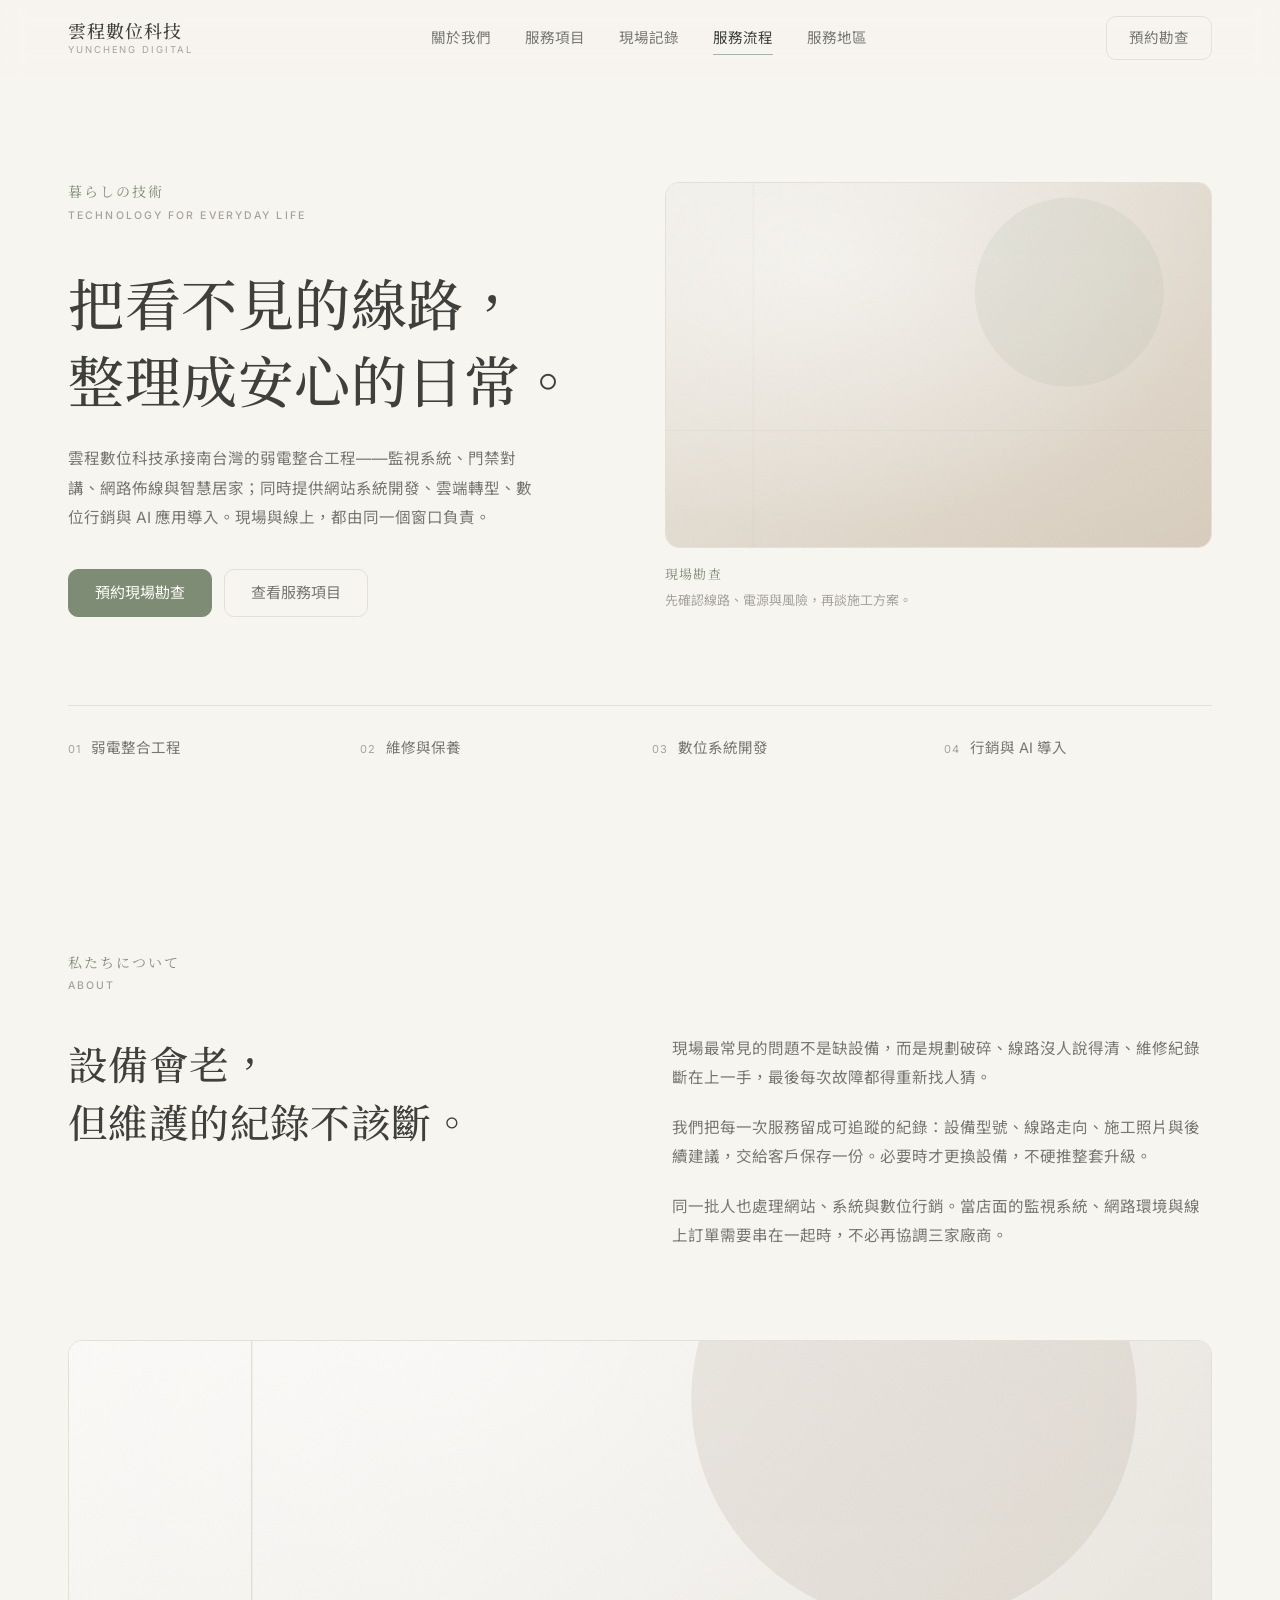
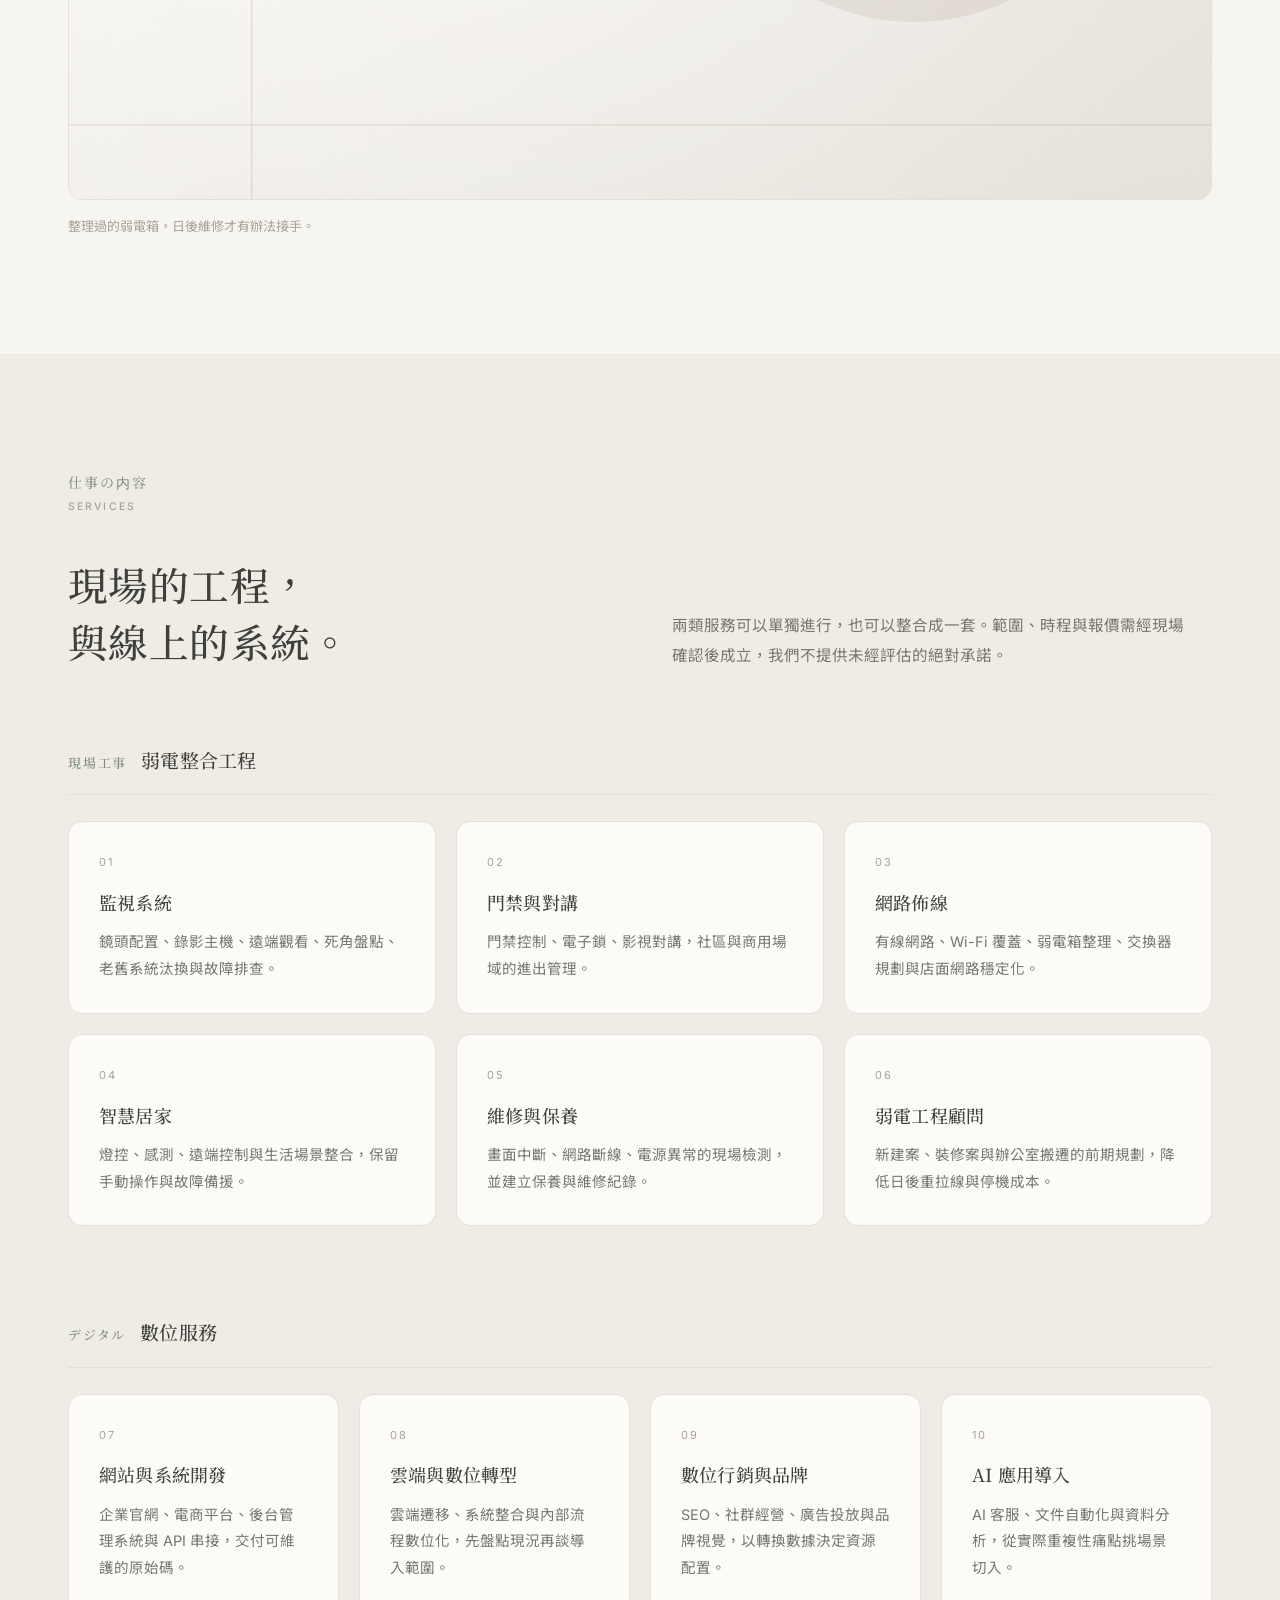
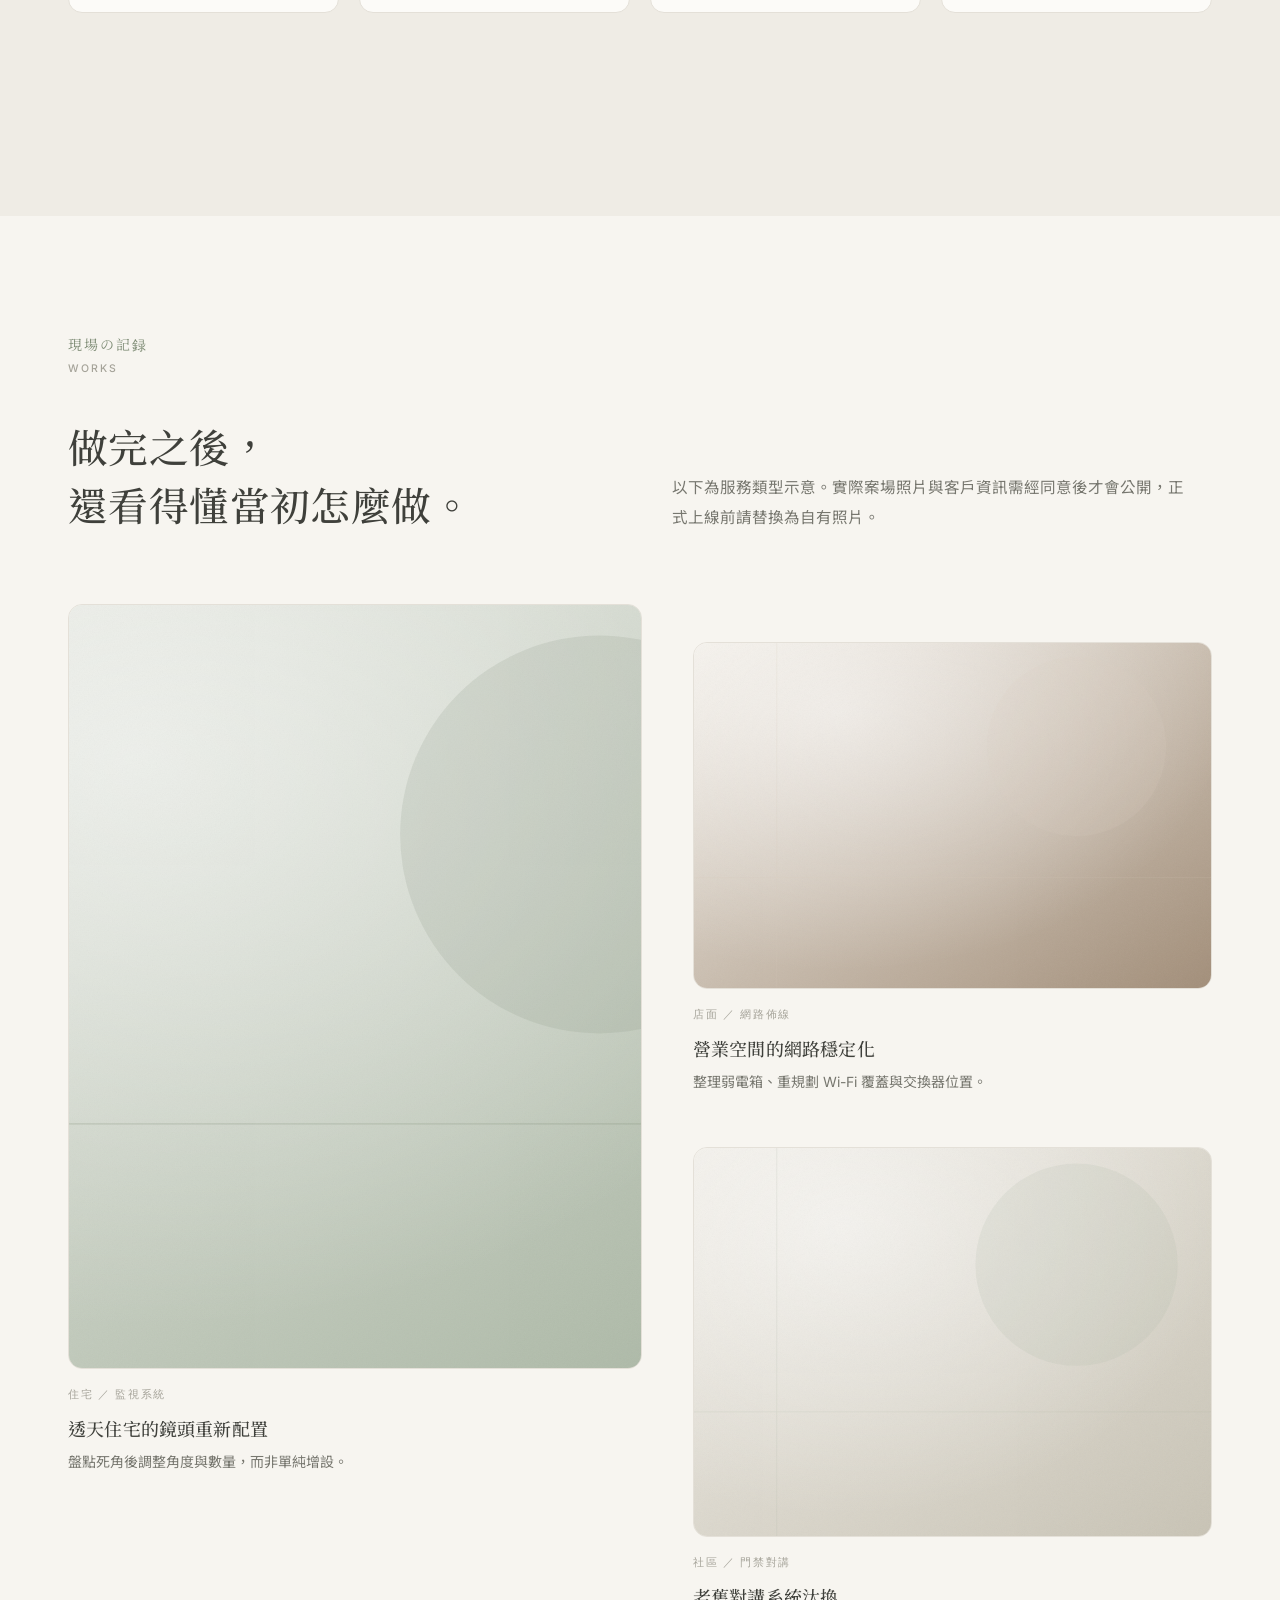
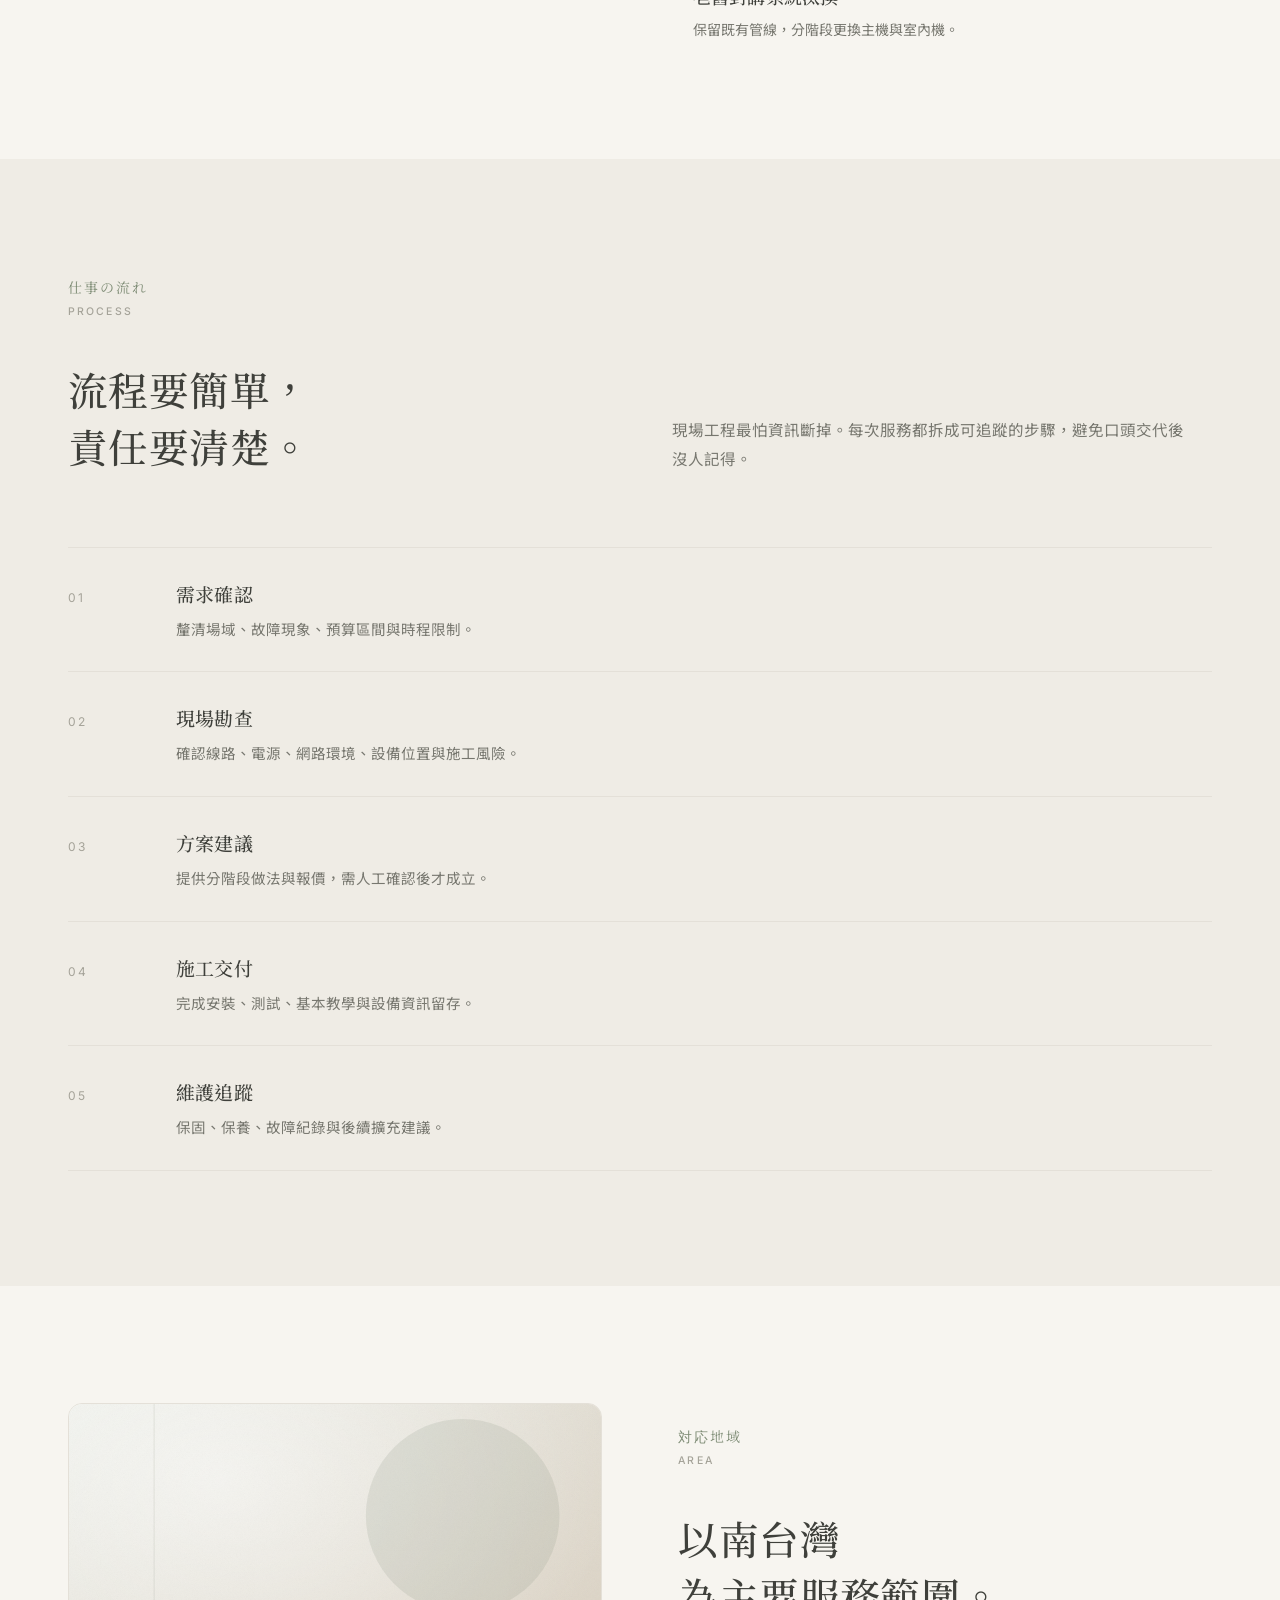
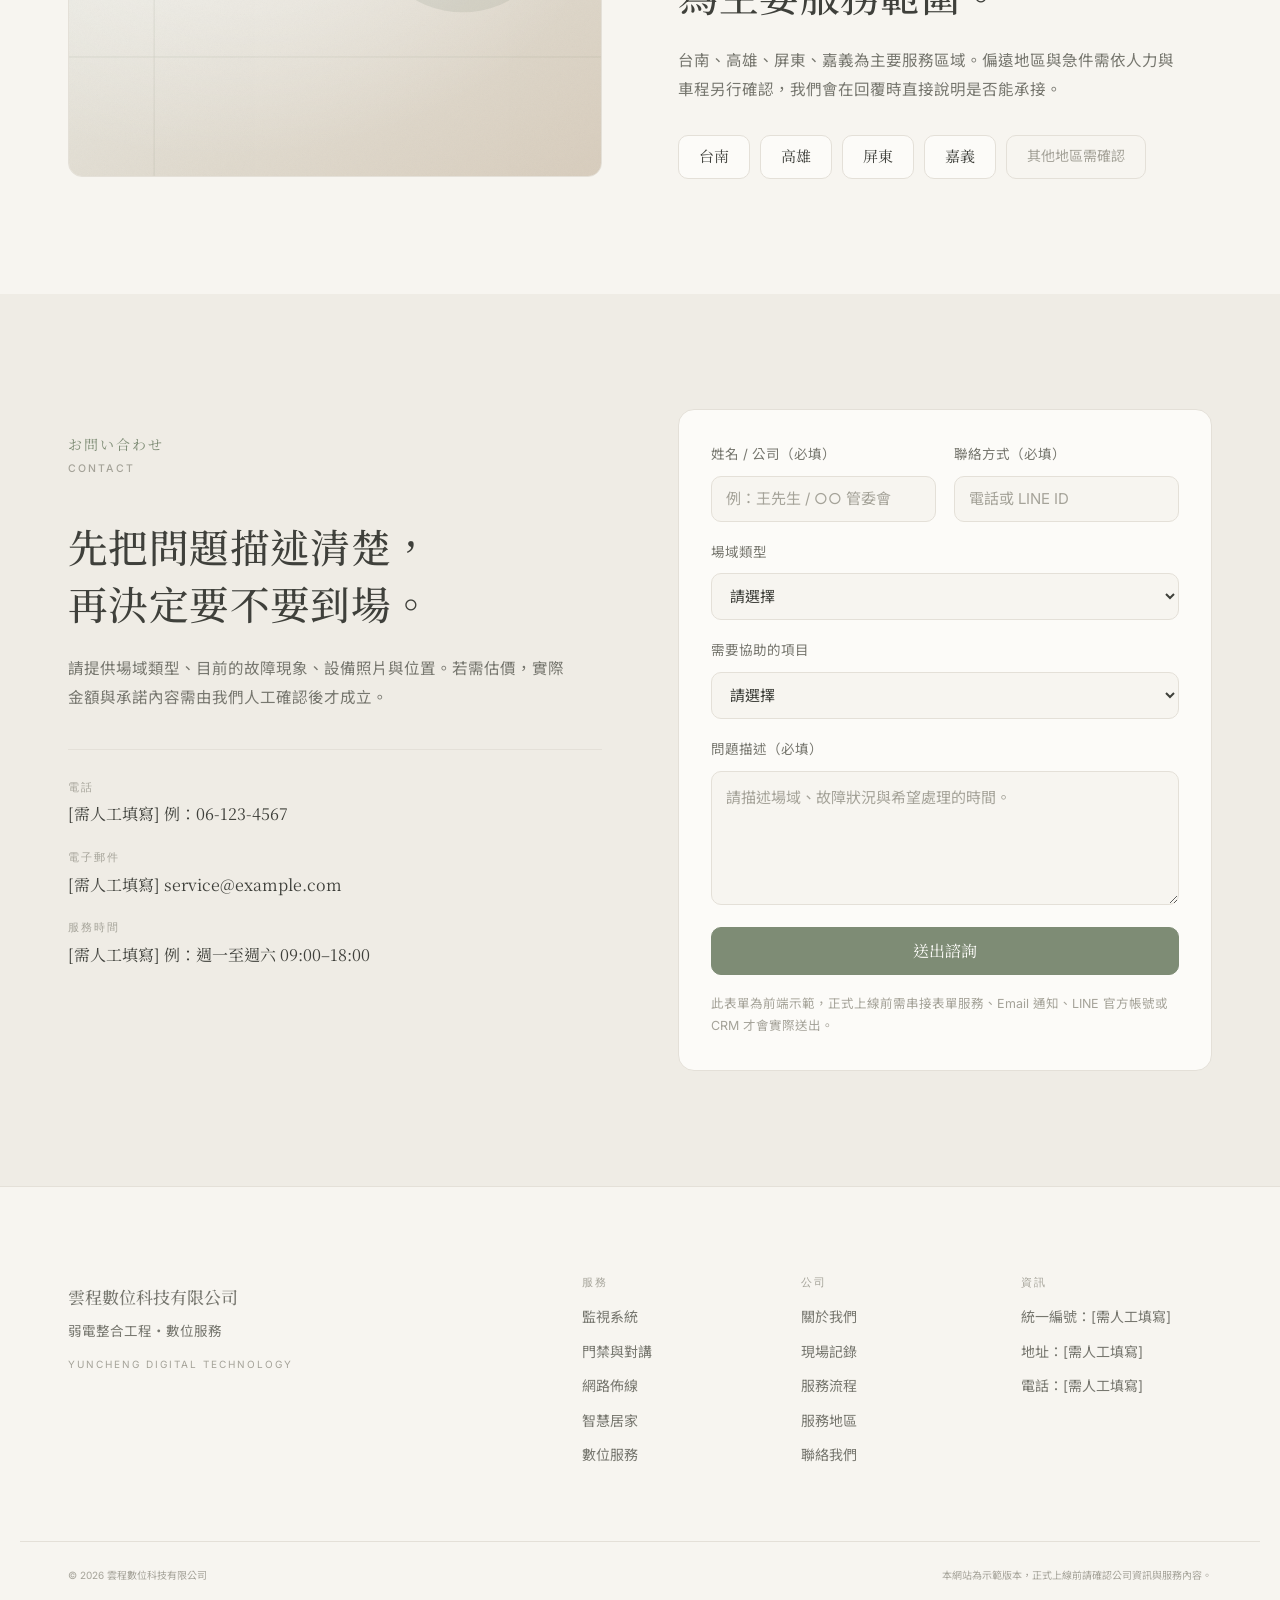
==== commit f97f1e2c: "Apply accessibility and frontend audit fixes Integrates the QA and frontend audits. Palette contrast" ====
--- a/index.html
+++ b/index.html
@@ -2,6 +2,15 @@
 <html lang="zh-Hant">
   <head>
     <meta charset="utf-8" />
+    <!--
+      Marks the document as script-enabled BEFORE the stylesheet loads, so the
+      .reveal fade-in only hides content when JS is confirmed to be running.
+      Without this, a blocked or failed app.js leaves 19 content blocks at
+      opacity:0 permanently — including when the page is printed.
+    -->
+    <script>
+      document.documentElement.classList.add("js");
+    </script>
     <meta name="viewport" content="width=device-width, initial-scale=1" />
     <title>雲程數位科技有限公司｜南台灣弱電整合・數位服務</title>
     <meta
@@ -9,6 +18,14 @@
       content="雲程數位科技有限公司提供南台灣監視系統、門禁對講、網路佈線、智慧居家與維修保養等弱電整合服務，並承接網站系統開發、雲端轉型、數位行銷與 AI 應用導入。"
     />
     <meta name="theme-color" content="#F7F5F0" />
+
+    <!-- REPLACE https://example.com WITH THE PRODUCTION ORIGIN BEFORE GO-LIVE -->
+    <link rel="canonical" href="https://example.com/" />
+
+    <link rel="icon" href="./images/favicon.svg" type="image/svg+xml" />
+    <link rel="icon" href="./images/favicon-32.png" sizes="32x32" type="image/png" />
+    <link rel="apple-touch-icon" href="./images/apple-touch-icon.png" />
+
     <meta property="og:title" content="雲程數位科技有限公司" />
     <meta
       property="og:description"
@@ -16,20 +33,103 @@
     />
     <meta property="og:type" content="website" />
     <meta property="og:locale" content="zh_TW" />
+    <meta property="og:site_name" content="雲程數位科技有限公司" />
+    <meta property="og:url" content="https://example.com/" />
+    <!-- PNG, not SVG: Meta and LinkedIn do not render SVG og:image -->
+    <meta property="og:image" content="https://example.com/images/og-image.png" />
+    <meta property="og:image:type" content="image/png" />
+    <meta property="og:image:width" content="1200" />
+    <meta property="og:image:height" content="630" />
+    <meta property="og:image:alt" content="雲程數位科技有限公司 — 弱電整合工程・數位服務" />
+
+    <meta name="twitter:card" content="summary_large_image" />
+    <meta name="twitter:title" content="雲程數位科技有限公司" />
+    <meta
+      name="twitter:description"
+      content="弱電整合與數位服務。從現場勘查、施工到後續維護，把看不見的線路整理成安心的日常。"
+    />
+    <meta name="twitter:image" content="https://example.com/images/og-image.png" />
+    <meta name="twitter:image:alt" content="雲程數位科技有限公司 — 弱電整合工程・數位服務" />
+
     <link rel="preconnect" href="https://fonts.googleapis.com" />
     <link rel="preconnect" href="https://fonts.gstatic.com" crossorigin />
+    <!-- Latin UI face: a few KB, swap costs nothing -->
     <link
-      href="https://fonts.googleapis.com/css2?family=Inter:wght@400;500&family=Noto+Sans+TC:wght@400;500&family=Noto+Serif+TC:wght@400;500;600&display=swap"
+      href="https://fonts.googleapis.com/css2?family=Inter:wght@400;500&display=swap"
+      rel="stylesheet"
+    />
+    <!--
+      CJK faces are multi-megabyte. display=optional keeps the fallback for the
+      whole page view rather than reflowing the document seconds after paint.
+      Noto Serif TC 600 is not requested — nothing in styles.css uses weight 600.
+    -->
+    <link
+      href="https://fonts.googleapis.com/css2?family=Noto+Sans+TC:wght@400;500&family=Noto+Serif+TC:wght@400;500&family=Noto+Serif+JP:wght@400;500&display=optional"
       rel="stylesheet"
     />
     <link rel="stylesheet" href="./styles.css" />
+
+    <!--
+      Structured data. telephone / email / address / taxID / openingHours are
+      deliberately ABSENT rather than carrying [需人工填寫] strings — a literal
+      placeholder value is flagged as an error by the Rich Results Test.
+      Add those properties once the real values are known.
+    -->
+    <script type="application/ld+json">
+      {
+        "@context": "https://schema.org",
+        "@type": "LocalBusiness",
+        "@id": "https://example.com/#organization",
+        "name": "雲程數位科技有限公司",
+        "alternateName": "Yuncheng Digital Technology",
+        "url": "https://example.com/",
+        "logo": "https://example.com/images/favicon.svg",
+        "image": "https://example.com/images/og-image.png",
+        "description": "雲程數位科技有限公司提供南台灣監視系統、門禁對講、網路佈線、智慧居家與維修保養等弱電整合服務，並承接網站系統開發、雲端轉型、數位行銷與 AI 應用導入。",
+        "inLanguage": "zh-Hant",
+        "areaServed": [
+          { "@type": "Place", "name": "台南" },
+          { "@type": "Place", "name": "高雄" },
+          { "@type": "Place", "name": "屏東" },
+          { "@type": "Place", "name": "嘉義" }
+        ],
+        "hasOfferCatalog": {
+          "@type": "OfferCatalog",
+          "name": "服務項目",
+          "itemListElement": [
+            {
+              "@type": "OfferCatalog",
+              "name": "弱電整合工程",
+              "itemListElement": [
+                { "@type": "Offer", "itemOffered": { "@type": "Service", "name": "監視系統" } },
+                { "@type": "Offer", "itemOffered": { "@type": "Service", "name": "門禁與對講" } },
+                { "@type": "Offer", "itemOffered": { "@type": "Service", "name": "網路佈線" } },
+                { "@type": "Offer", "itemOffered": { "@type": "Service", "name": "智慧居家" } },
+                { "@type": "Offer", "itemOffered": { "@type": "Service", "name": "維修與保養" } },
+                { "@type": "Offer", "itemOffered": { "@type": "Service", "name": "弱電工程顧問" } }
+              ]
+            },
+            {
+              "@type": "OfferCatalog",
+              "name": "數位服務",
+              "itemListElement": [
+                { "@type": "Offer", "itemOffered": { "@type": "Service", "name": "網站與系統開發" } },
+                { "@type": "Offer", "itemOffered": { "@type": "Service", "name": "雲端與數位轉型" } },
+                { "@type": "Offer", "itemOffered": { "@type": "Service", "name": "數位行銷與品牌" } },
+                { "@type": "Offer", "itemOffered": { "@type": "Service", "name": "AI 應用導入" } }
+              ]
+            }
+          ]
+        }
+      }
+    </script>
   </head>
   <body>
     <a class="skip-link" href="#main">跳至主要內容</a>
 
     <header class="site-header" data-header>
       <div class="header-inner">
-        <a class="brand" href="#top" aria-label="雲程數位科技，回到首頁">
+        <a class="brand" href="#top" aria-label="雲程數位科技 Yuncheng Digital，回到首頁">
           <span class="brand-name">雲程數位科技</span>
           <span class="brand-en">Yuncheng Digital</span>
         </a>
@@ -42,44 +142,45 @@
           <a href="#area">服務地區</a>
         </nav>
 
-        <a class="header-cta" href="#contact">預約勘查</a>
-
-        <button
-          class="menu-button"
-          type="button"
-          aria-label="開啟選單"
-          aria-expanded="false"
-          aria-controls="drawer"
-          data-menu-button
-        >
-          <span></span>
-          <span></span>
-          <span></span>
-        </button>
+        <div class="header-end">
+          <a class="header-cta" href="#contact">預約勘查</a>
+          <button
+            class="menu-button"
+            type="button"
+            aria-label="開啟選單"
+            aria-expanded="false"
+            aria-controls="drawer"
+            data-menu-button
+          >
+            <span></span>
+            <span></span>
+            <span></span>
+          </button>
+        </div>
       </div>
     </header>
 
     <div class="drawer" id="drawer" data-drawer>
       <nav aria-label="行動裝置導覽">
-        <a href="#about"><span>關於我們</span><em>About</em></a>
-        <a href="#services"><span>服務項目</span><em>Services</em></a>
-        <a href="#works"><span>現場記錄</span><em>Works</em></a>
-        <a href="#process"><span>服務流程</span><em>Process</em></a>
-        <a href="#area"><span>服務地區</span><em>Area</em></a>
+        <a href="#about"><span>關於我們</span><span class="nav-en">About</span></a>
+        <a href="#services"><span>服務項目</span><span class="nav-en">Services</span></a>
+        <a href="#works"><span>現場記錄</span><span class="nav-en">Works</span></a>
+        <a href="#process"><span>服務流程</span><span class="nav-en">Process</span></a>
+        <a href="#area"><span>服務地區</span><span class="nav-en">Area</span></a>
         <a class="drawer-cta" href="#contact">預約現場勘查</a>
       </nav>
     </div>
 
-    <main id="main">
+    <main id="main" tabindex="-1">
       <!-- ── hero ───────────────────────────────────────── -->
-      <section class="hero" id="top">
+      <section class="hero" id="top" aria-labelledby="hero-title">
         <div class="wrap hero-inner">
           <div class="hero-copy">
             <p class="label">
-              <span class="label-ja">暮らしの技術</span>
+              <span class="label-ja" lang="ja">暮らしの技術</span>
               <span class="label-en">Technology for everyday life</span>
             </p>
-            <h1>把看不見的線路，<br />整理成安心的日常。</h1>
+            <h1 id="hero-title">把看不見的線路，<br />整理成安心的日常。</h1>
             <p class="lede">
               雲程數位科技承接南台灣的弱電整合工程——監視系統、門禁對講、網路佈線與智慧居家；同時提供網站系統開發、雲端轉型、數位行銷與
               AI 應用導入。現場與線上，都由同一個窗口負責。
@@ -91,7 +192,14 @@
           </div>
 
           <figure class="hero-figure">
-            <img src="./images/hero.svg" alt="" width="1200" height="800" />
+            <img
+              src="./images/hero.svg"
+              alt=""
+              width="1200"
+              height="800"
+              fetchpriority="high"
+              decoding="async"
+            />
             <figcaption>
               <span>現場勘查</span>
               先確認線路、電源與風險，再談施工方案。
@@ -100,7 +208,7 @@
         </div>
 
         <div class="wrap hero-foot">
-          <ul>
+          <ul role="list">
             <li><span>01</span>弱電整合工程</li>
             <li><span>02</span>維修與保養</li>
             <li><span>03</span>數位系統開發</li>
@@ -110,16 +218,16 @@
       </section>
 
       <!-- ── about ──────────────────────────────────────── -->
-      <section class="section" id="about">
+      <section class="section" id="about" aria-labelledby="about-title">
         <div class="wrap">
           <p class="label">
-            <span class="label-ja">私たちについて</span>
+            <span class="label-ja" lang="ja">私たちについて</span>
             <span class="label-en">About</span>
           </p>
 
           <div class="about-grid">
             <div class="about-lead">
-              <h2>設備會老，<br />但維護的紀錄不該斷。</h2>
+              <h2 id="about-title">設備會老，<br />但維護的紀錄不該斷。</h2>
             </div>
             <div class="about-body">
               <p>
@@ -135,29 +243,36 @@
           </div>
 
           <figure class="about-figure">
-            <img src="./images/about.svg" alt="" width="1000" height="750" />
+            <img
+              src="./images/about.svg"
+              alt=""
+              width="1000"
+              height="750"
+              loading="lazy"
+              decoding="async"
+            />
             <figcaption>整理過的弱電箱，日後維修才有辦法接手。</figcaption>
           </figure>
         </div>
       </section>
 
       <!-- ── services ───────────────────────────────────── -->
-      <section class="section section-alt" id="services">
+      <section class="section section-alt" id="services" aria-labelledby="services-title">
         <div class="wrap">
           <p class="label">
-            <span class="label-ja">仕事の内容</span>
+            <span class="label-ja" lang="ja">仕事の内容</span>
             <span class="label-en">Services</span>
           </p>
 
           <div class="section-head">
-            <h2>現場的工程，<br />與線上的系統。</h2>
+            <h2 id="services-title">現場的工程，<br />與線上的系統。</h2>
             <p>
               兩類服務可以單獨進行，也可以整合成一套。範圍、時程與報價需經現場確認後成立，我們不提供未經評估的絕對承諾。
             </p>
           </div>
 
           <h3 class="group-title">
-            <span class="group-ja">現場工事</span>
+            <span class="group-ja" lang="ja">現場工事</span>
             弱電整合工程
           </h3>
           <div class="card-grid">
@@ -194,7 +309,7 @@
           </div>
 
           <h3 class="group-title">
-            <span class="group-ja">デジタル</span>
+            <span class="group-ja" lang="ja">デジタル</span>
             數位服務
           </h3>
           <div class="card-grid card-grid-4">
@@ -223,43 +338,64 @@
       </section>
 
       <!-- ── works ──────────────────────────────────────── -->
-      <section class="section" id="works">
+      <section class="section" id="works" aria-labelledby="works-title">
         <div class="wrap">
           <p class="label">
-            <span class="label-ja">現場の記録</span>
+            <span class="label-ja" lang="ja">現場の記録</span>
             <span class="label-en">Works</span>
           </p>
 
           <div class="section-head">
-            <h2>做完之後，<br />還看得懂當初怎麼做。</h2>
+            <h2 id="works-title">做完之後，<br />還看得懂當初怎麼做。</h2>
             <p>以下為服務類型示意。實際案場照片與客戶資訊需經同意後才會公開，正式上線前請替換為自有照片。</p>
           </div>
 
           <div class="works-grid">
             <figure class="work work-tall reveal">
-              <img src="./images/work-01.svg" alt="" width="900" height="675" />
+              <img
+                src="./images/work-01.svg"
+                alt=""
+                width="900"
+                height="675"
+                loading="lazy"
+                decoding="async"
+              />
               <figcaption>
                 <span class="work-meta">住宅 ／ 監視系統</span>
-                <strong>透天住宅的鏡頭重新配置</strong>
-                <em>盤點死角後調整角度與數量，而非單純增設。</em>
+                <h3 class="work-title">透天住宅的鏡頭重新配置</h3>
+                <span class="work-note">盤點死角後調整角度與數量，而非單純增設。</span>
               </figcaption>
             </figure>
 
             <figure class="work reveal">
-              <img src="./images/work-02.svg" alt="" width="900" height="600" />
+              <img
+                src="./images/work-02.svg"
+                alt=""
+                width="900"
+                height="600"
+                loading="lazy"
+                decoding="async"
+              />
               <figcaption>
                 <span class="work-meta">店面 ／ 網路佈線</span>
-                <strong>營業空間的網路穩定化</strong>
-                <em>整理弱電箱、重規劃 Wi-Fi 覆蓋與交換器位置。</em>
+                <h3 class="work-title">營業空間的網路穩定化</h3>
+                <span class="work-note">整理弱電箱、重規劃 Wi-Fi 覆蓋與交換器位置。</span>
               </figcaption>
             </figure>
 
             <figure class="work reveal">
-              <img src="./images/work-03.svg" alt="" width="900" height="675" />
+              <img
+                src="./images/work-03.svg"
+                alt=""
+                width="900"
+                height="675"
+                loading="lazy"
+                decoding="async"
+              />
               <figcaption>
                 <span class="work-meta">社區 ／ 門禁對講</span>
-                <strong>老舊對講系統汰換</strong>
-                <em>保留既有管線，分階段更換主機與室內機。</em>
+                <h3 class="work-title">老舊對講系統汰換</h3>
+                <span class="work-note">保留既有管線，分階段更換主機與室內機。</span>
               </figcaption>
             </figure>
           </div>
@@ -267,51 +403,51 @@
       </section>
 
       <!-- ── process ────────────────────────────────────── -->
-      <section class="section section-alt" id="process">
+      <section class="section section-alt" id="process" aria-labelledby="process-title">
         <div class="wrap">
           <p class="label">
-            <span class="label-ja">仕事の流れ</span>
+            <span class="label-ja" lang="ja">仕事の流れ</span>
             <span class="label-en">Process</span>
           </p>
 
           <div class="section-head">
-            <h2>流程要簡單，<br />責任要清楚。</h2>
+            <h2 id="process-title">流程要簡單，<br />責任要清楚。</h2>
             <p>現場工程最怕資訊斷掉。每次服務都拆成可追蹤的步驟，避免口頭交代後沒人記得。</p>
           </div>
 
-          <ol class="steps">
+          <ol class="steps" role="list">
             <li class="reveal">
               <span class="step-no">01</span>
               <div>
-                <h4>需求確認</h4>
+                <h3>需求確認</h3>
                 <p>釐清場域、故障現象、預算區間與時程限制。</p>
               </div>
             </li>
             <li class="reveal">
               <span class="step-no">02</span>
               <div>
-                <h4>現場勘查</h4>
+                <h3>現場勘查</h3>
                 <p>確認線路、電源、網路環境、設備位置與施工風險。</p>
               </div>
             </li>
             <li class="reveal">
               <span class="step-no">03</span>
               <div>
-                <h4>方案建議</h4>
+                <h3>方案建議</h3>
                 <p>提供分階段做法與報價，需人工確認後才成立。</p>
               </div>
             </li>
             <li class="reveal">
               <span class="step-no">04</span>
               <div>
-                <h4>施工交付</h4>
+                <h3>施工交付</h3>
                 <p>完成安裝、測試、基本教學與設備資訊留存。</p>
               </div>
             </li>
             <li class="reveal">
               <span class="step-no">05</span>
               <div>
-                <h4>維護追蹤</h4>
+                <h3>維護追蹤</h3>
                 <p>保固、保養、故障紀錄與後續擴充建議。</p>
               </div>
             </li>
@@ -320,22 +456,29 @@
       </section>
 
       <!-- ── area ───────────────────────────────────────── -->
-      <section class="section" id="area">
+      <section class="section" id="area" aria-labelledby="area-title">
         <div class="wrap area-grid">
-          <figure class="area-figure reveal">
-            <img src="./images/area.svg" alt="" width="1000" height="700" />
-          </figure>
+          <div class="area-figure reveal">
+            <img
+              src="./images/area.svg"
+              alt=""
+              width="1000"
+              height="700"
+              loading="lazy"
+              decoding="async"
+            />
+          </div>
 
           <div class="area-copy">
             <p class="label">
-              <span class="label-ja">対応地域</span>
+              <span class="label-ja" lang="ja">対応地域</span>
               <span class="label-en">Area</span>
             </p>
-            <h2>以南台灣<br />為主要服務範圍。</h2>
+            <h2 id="area-title">以南台灣<br />為主要服務範圍。</h2>
             <p>
               台南、高雄、屏東、嘉義為主要服務區域。偏遠地區與急件需依人力與車程另行確認，我們會在回覆時直接說明是否能承接。
             </p>
-            <ul class="area-list">
+            <ul class="area-list" role="list">
               <li>台南</li>
               <li>高雄</li>
               <li>屏東</li>
@@ -347,14 +490,14 @@
       </section>
 
       <!-- ── contact ────────────────────────────────────── -->
-      <section class="section section-alt" id="contact">
+      <section class="section section-alt" id="contact" aria-labelledby="contact-title">
         <div class="wrap contact-grid">
           <div class="contact-copy">
             <p class="label">
-              <span class="label-ja">お問い合わせ</span>
+              <span class="label-ja" lang="ja">お問い合わせ</span>
               <span class="label-en">Contact</span>
             </p>
-            <h2>先把問題描述清楚，<br />再決定要不要到場。</h2>
+            <h2 id="contact-title">先把問題描述清楚，<br />再決定要不要到場。</h2>
             <p>
               請提供場域類型、目前的故障現象、設備照片與位置。若需估價，實際金額與承諾內容需由我們人工確認後才成立。
             </p>
@@ -375,21 +518,28 @@
             </dl>
           </div>
 
-          <form class="contact-form" aria-label="諮詢表單" novalidate>
+          <form class="contact-form" aria-label="諮詢表單">
             <div class="field-row">
               <label>
-                姓名 / 公司
-                <input type="text" name="name" autocomplete="name" placeholder="例：王先生 / ○○ 管委會" />
+                姓名 / 公司（必填）
+                <input
+                  type="text"
+                  name="name"
+                  autocomplete="name"
+                  required
+                  placeholder="例：王先生 / ○○ 管委會"
+                />
               </label>
               <label>
-                聯絡方式
-                <input type="text" name="contact" autocomplete="tel" placeholder="電話或 LINE ID" />
+                聯絡方式（必填）
+                <input type="text" name="contact" required placeholder="電話或 LINE ID" />
               </label>
             </div>
 
             <label>
               場域類型
               <select name="place">
+                <option value="">請選擇</option>
                 <option>住宅</option>
                 <option>店面 / 辦公室</option>
                 <option>社區 / 大樓</option>
@@ -401,6 +551,7 @@
             <label>
               需要協助的項目
               <select name="service">
+                <option value="">請選擇</option>
                 <option>監視系統</option>
                 <option>門禁 / 對講 / 電子鎖</option>
                 <option>網路佈線 / Wi-Fi</option>
@@ -412,15 +563,17 @@
             </label>
 
             <label>
-              問題描述
+              問題描述（必填）
               <textarea
                 name="message"
                 rows="4"
+                required
                 placeholder="請描述場域、故障狀況與希望處理的時間。"
               ></textarea>
             </label>
 
             <button type="submit">送出諮詢</button>
+            <p class="form-status" role="status" aria-live="polite" data-form-status></p>
             <p class="form-note">
               此表單為前端示範，正式上線前需串接表單服務、Email 通知、LINE 官方帳號或 CRM 才會實際送出。
             </p>
@@ -432,30 +585,36 @@
     <footer class="site-footer">
       <div class="wrap footer-inner">
         <div class="footer-brand">
-          <strong>雲程數位科技有限公司</strong>
+          <span class="footer-name">雲程數位科技有限公司</span>
           <span>弱電整合工程・數位服務</span>
-          <em>Yuncheng Digital Technology</em>
+          <span class="footer-en">Yuncheng Digital Technology</span>
         </div>
 
         <div class="footer-cols">
+          <nav aria-labelledby="footer-services">
+            <h2 class="footer-col-title" id="footer-services">服務</h2>
+            <ul role="list">
+              <li><a href="#services">監視系統</a></li>
+              <li><a href="#services">門禁與對講</a></li>
+              <li><a href="#services">網路佈線</a></li>
+              <li><a href="#services">智慧居家</a></li>
+              <li><a href="#services">數位服務</a></li>
+            </ul>
+          </nav>
+
+          <nav aria-labelledby="footer-company">
+            <h2 class="footer-col-title" id="footer-company">公司</h2>
+            <ul role="list">
+              <li><a href="#about">關於我們</a></li>
+              <li><a href="#works">現場記錄</a></li>
+              <li><a href="#process">服務流程</a></li>
+              <li><a href="#area">服務地區</a></li>
+              <li><a href="#contact">聯絡我們</a></li>
+            </ul>
+          </nav>
+
           <div>
-            <h5>服務</h5>
-            <a href="#services">監視系統</a>
-            <a href="#services">門禁與對講</a>
-            <a href="#services">網路佈線</a>
-            <a href="#services">智慧居家</a>
-            <a href="#services">數位服務</a>
-          </div>
-          <div>
-            <h5>公司</h5>
-            <a href="#about">關於我們</a>
-            <a href="#works">現場記錄</a>
-            <a href="#process">服務流程</a>
-            <a href="#area">服務地區</a>
-            <a href="#contact">聯絡我們</a>
-          </div>
-          <div>
-            <h5>資訊</h5>
+            <h2 class="footer-col-title">資訊</h2>
             <span class="footer-note">統一編號：[需人工填寫]</span>
             <span class="footer-note">地址：[需人工填寫]</span>
             <span class="footer-note">電話：[需人工填寫]</span>
--- a/styles.css
+++ b/styles.css
@@ -63,6 +63,26 @@
   text-decoration: none;
 }
 
+/* The Japanese caption fragments sit inside a zh-Hant document, so without
+   this they render with Traditional-Chinese glyph variants (対/応 etc.) —
+   visible to a Japanese reader even though the kana never turn to tofu. */
+:lang(ja) {
+  font-family: "Noto Serif JP", "Noto Serif CJK JP", "Hiragino Mincho ProN", "Yu Mincho", serif;
+}
+
+/* Focus ring for everything that can take focus. outline-offset places it on
+   the surrounding surface, which keeps it legible over the olive button fill. */
+:where(a, button, input, select, textarea, summary, [tabindex]):focus-visible {
+  outline: 3px solid var(--text);
+  outline-offset: 2px;
+  border-radius: 4px;
+}
+
+/* Programmatic target of the skip link — must not show a ring of its own. */
+#main:focus {
+  outline: none;
+}
+
 h1,
 h2,
 h3,
@@ -94,10 +114,16 @@
   line-height: 1.45;
 }
 
+/* .wrap is the ONLY source of horizontal gutter on the page. If either the
+   logical property or the clamp() were not understood the whole declaration
+   would be dropped and text would run to the glass edge, so both carry a
+   physical fallback first. */
 .wrap {
   width: 100%;
   max-width: var(--wrap);
+  margin: 0 auto;
   margin-inline: auto;
+  padding: 0 20px;
   padding-inline: clamp(20px, 5vw, 48px);
 }
 
@@ -150,6 +176,9 @@
   height: var(--header-height);
   background: rgba(247, 245, 240, 0.82);
   border-bottom: 1px solid transparent;
+  /* unprefixed backdrop-filter only shipped in Safari 18; the prefix covers
+     Safari 9-17.x, which is a large share of corporate Macs and iPads */
+  -webkit-backdrop-filter: blur(12px);
   backdrop-filter: blur(12px);
   transition: border-color 300ms var(--ease), background 300ms var(--ease);
 }
@@ -164,12 +193,22 @@
   width: 100%;
   max-width: var(--wrap);
   height: 100%;
+  margin: 0 auto;
   margin-inline: auto;
+  padding: 0 20px;
   padding-inline: clamp(20px, 5vw, 48px);
   display: grid;
-  grid-template-columns: auto 1fr auto auto;
+  /* three real columns: a fourth trailing `auto` used to collapse to 0px but
+     still charge its 40px gap, insetting the CTA from the content edge */
+  grid-template-columns: auto 1fr auto;
   align-items: center;
   gap: 40px;
+}
+
+.header-end {
+  display: flex;
+  align-items: center;
+  justify-content: flex-end;
 }
 
 .brand {
@@ -312,10 +351,9 @@
   font-size: 17px;
 }
 
-.drawer a em {
+.drawer a .nav-en {
   font-family: "Inter", sans-serif;
   font-size: 10px;
-  font-style: normal;
   color: var(--muted);
   letter-spacing: 0.16em;
   text-transform: uppercase;
@@ -454,6 +492,7 @@
 /* --- sections ---------------------------------------------------------- */
 
 .section {
+  padding: 64px 0;
   padding-block: clamp(64px, 9vw, 120px);
 }
 
@@ -616,19 +655,19 @@
   text-transform: uppercase;
 }
 
-.work strong {
+.work .work-title {
   display: block;
+  margin: 0;
   font-family: var(--serif);
   font-size: 18px;
   font-weight: 500;
 }
 
-.work em {
+.work .work-note {
   display: block;
   margin-top: 4px;
   color: var(--text-2);
   font-size: 14px;
-  font-style: normal;
 }
 
 /* process */
@@ -656,7 +695,7 @@
   letter-spacing: 0.18em;
 }
 
-.steps h4 {
+.steps h3 {
   margin-bottom: 4px;
   font-size: 19px;
 }
@@ -801,12 +840,23 @@
   color: var(--muted);
 }
 
+/* No `outline: none` here any more — the :focus-visible rule near the top of
+   this file supplies a 3:1-plus ring. This is the resting-focus styling only. */
 .contact-form input:focus,
 .contact-form select:focus,
 .contact-form textarea:focus {
-  outline: none;
-  border-color: var(--sage);
+  border-color: var(--olive);
   background: #fff;
+}
+
+.form-status {
+  margin: 0;
+  font-size: 13.5px;
+  color: var(--text-2);
+}
+
+.form-status:empty {
+  display: none;
 }
 
 .contact-form button {
@@ -852,7 +902,7 @@
   gap: clamp(32px, 5vw, 72px);
 }
 
-.footer-brand strong {
+.footer-brand .footer-name {
   display: block;
   font-family: var(--serif);
   font-size: 17px;
@@ -866,12 +916,11 @@
   font-size: 13.5px;
 }
 
-.footer-brand em {
+.footer-brand .footer-en {
   display: block;
   margin-top: 10px;
   font-family: "Inter", sans-serif;
   font-size: 10px;
-  font-style: normal;
   color: var(--muted);
   letter-spacing: 0.2em;
   text-transform: uppercase;
@@ -883,14 +932,20 @@
   gap: 28px;
 }
 
-.footer-cols h5 {
-  margin-bottom: 14px;
+.footer-cols .footer-col-title {
+  margin: 0 0 14px;
   font-family: "Inter", sans-serif;
   font-size: 10.5px;
   font-weight: 500;
   color: var(--muted);
   letter-spacing: 0.18em;
   text-transform: uppercase;
+}
+
+.footer-cols ul {
+  margin: 0;
+  padding: 0;
+  list-style: none;
 }
 
 .footer-cols a,
@@ -920,13 +975,22 @@
 
 /* --- restrained motion -------------------------------------------------- */
 
+/* Content is visible by DEFAULT. The hidden state is opt-in via the `js` class
+   that the inline script in <head> adds, so a blocked, 404'd or disabled
+   app.js can never leave 19 content blocks permanently at opacity:0 — which
+   also happens to be what made the page print mostly blank. */
 .reveal {
+  opacity: 1;
+  transform: none;
+}
+
+html.js .reveal {
   opacity: 0;
   transform: translateY(12px);
   transition: opacity 400ms var(--ease), transform 400ms var(--ease);
 }
 
-.reveal.is-visible {
+html.js .reveal.is-visible {
   opacity: 1;
   transform: none;
 }
@@ -1043,11 +1107,179 @@
   *::after {
     scroll-behavior: auto !important;
     transition-duration: 0.01ms !important;
+    /* app.js sets transition-delay inline, which a non-important rule cannot
+       beat — hence !important here too */
+    transition-delay: 0ms !important;
     animation-duration: 0.01ms !important;
-  }
-
-  .reveal {
+    animation-delay: 0ms !important;
+  }
+
+  .reveal,
+  html.js .reveal {
     opacity: 1;
     transform: none;
   }
 }
+
+/* ==========================================================================
+   列印樣式（A4，供驗收會議列印使用）
+   ========================================================================== */
+
+@media print {
+  @page {
+    size: A4 portrait;
+    margin: 15mm 14mm;
+  }
+
+  /* 最關鍵的一條：.reveal 未捲動到的區塊會整片空白列印。
+     強制全部顯示，不受捲動歷程影響。 */
+  .reveal,
+  .reveal.is-visible,
+  html.js .reveal {
+    opacity: 1 !important;
+    transform: none !important;
+    transition: none !important;
+    transition-delay: 0ms !important;
+  }
+
+  html {
+    scroll-behavior: auto;
+    scroll-padding-top: 0;
+  }
+
+  body {
+    /* overflow:hidden 在部分列印引擎會裁切內容或產生空白頁 */
+    overflow-x: visible;
+    background: #fff !important;
+    color: #000;
+    font-size: 10.5pt;
+    line-height: 1.7;
+  }
+
+  /* 固定式頁首會壓在 hero 上，部分引擎每頁重複 */
+  .site-header,
+  .drawer,
+  .skip-link,
+  .menu-button {
+    display: none !important;
+  }
+
+  .hero {
+    padding-top: 0;
+  }
+
+  /* 底色不會列印，淺色字落在白紙上等於消失，改為描邊 */
+  .btn,
+  .btn-primary,
+  .btn-ghost,
+  .drawer-cta,
+  .contact-form button,
+  .area-list li {
+    background: transparent !important;
+    color: #000 !important;
+    border: 1pt solid #666 !important;
+    transform: none !important;
+  }
+
+  .section-alt {
+    background: transparent !important;
+    border-top: 0.5pt solid #bbb;
+  }
+
+  .card,
+  .contact-form,
+  .hero-figure img,
+  .about-figure img,
+  .area-figure img,
+  .work img {
+    background: transparent !important;
+    border: 0.5pt solid #bbb !important;
+    border-radius: 0 !important;
+  }
+
+  /* 淺灰在碳粉下幾乎看不見 */
+  .lede,
+  .section-head p,
+  .about-body p,
+  .card p,
+  .steps p,
+  .area-copy > p,
+  .contact-copy > p,
+  .work-note,
+  .footer-cols a,
+  .footer-note,
+  .footer-brand span {
+    color: #222 !important;
+  }
+
+  .label-ja,
+  .label-en,
+  .card-no,
+  .step-no,
+  .work-meta,
+  .group-ja,
+  .contact-meta dt,
+  .form-note,
+  .footer-bottom,
+  figcaption {
+    color: #555 !important;
+  }
+
+  /* 紙上留白框比列印不清的灰字好讀 */
+  .contact-form input::placeholder,
+  .contact-form textarea::placeholder {
+    color: transparent !important;
+  }
+
+  .section {
+    padding-block: 10mm;
+  }
+
+  h1,
+  h2,
+  h3,
+  h4 {
+    break-after: avoid;
+    break-inside: avoid;
+  }
+
+  .card,
+  .steps li,
+  .work,
+  figure,
+  .contact-meta > div,
+  .footer-inner {
+    break-inside: avoid;
+  }
+
+  .hero-inner,
+  .section-head,
+  .about-grid,
+  .area-grid,
+  .contact-grid,
+  .footer-inner,
+  .works-grid {
+    grid-template-columns: minmax(0, 1fr) !important;
+    gap: 8mm !important;
+  }
+
+  .card-grid,
+  .card-grid-4 {
+    grid-template-columns: repeat(2, minmax(0, 1fr)) !important;
+    gap: 5mm !important;
+  }
+
+  .hero-foot ul {
+    grid-template-columns: repeat(2, minmax(0, 1fr)) !important;
+  }
+
+  /* 單張佔位圖不應吃掉整頁 */
+  img {
+    max-height: 85mm;
+    object-fit: cover;
+  }
+
+  .work-tall img {
+    aspect-ratio: auto !important;
+  }
+}
